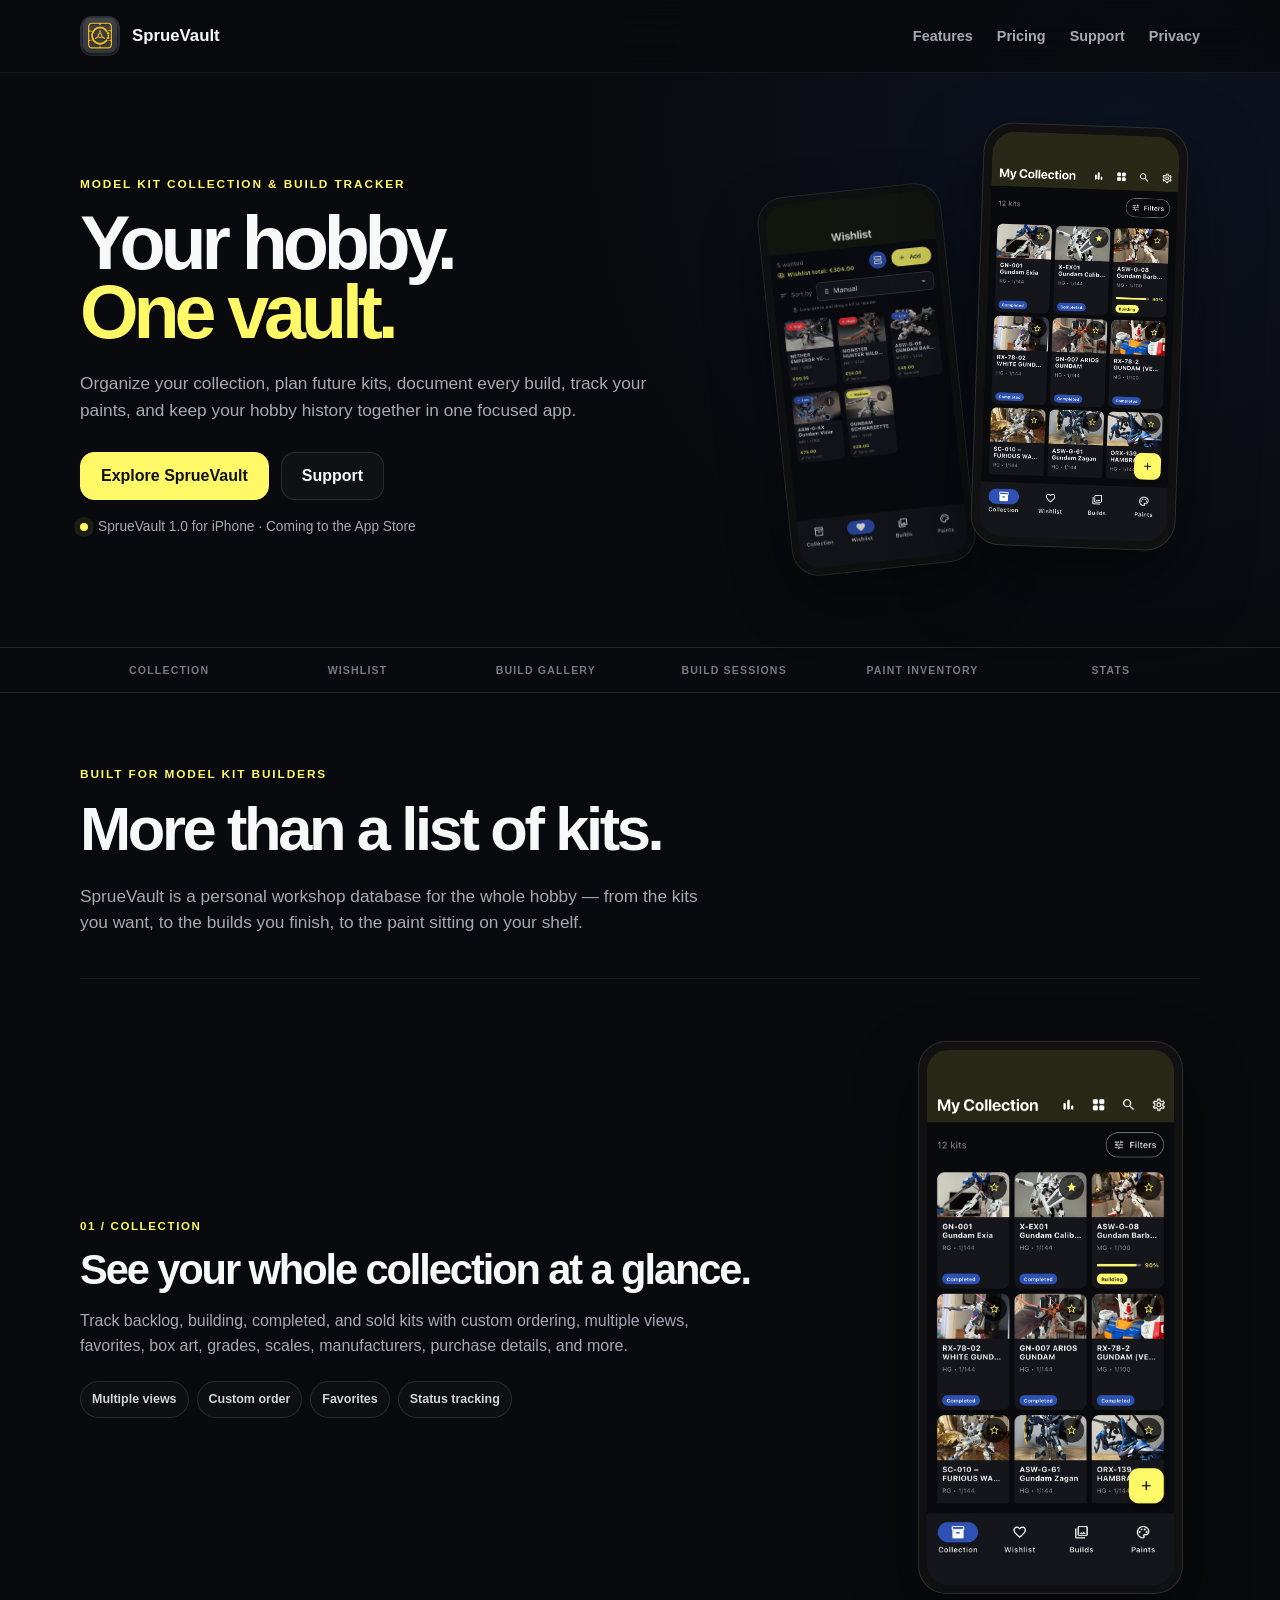
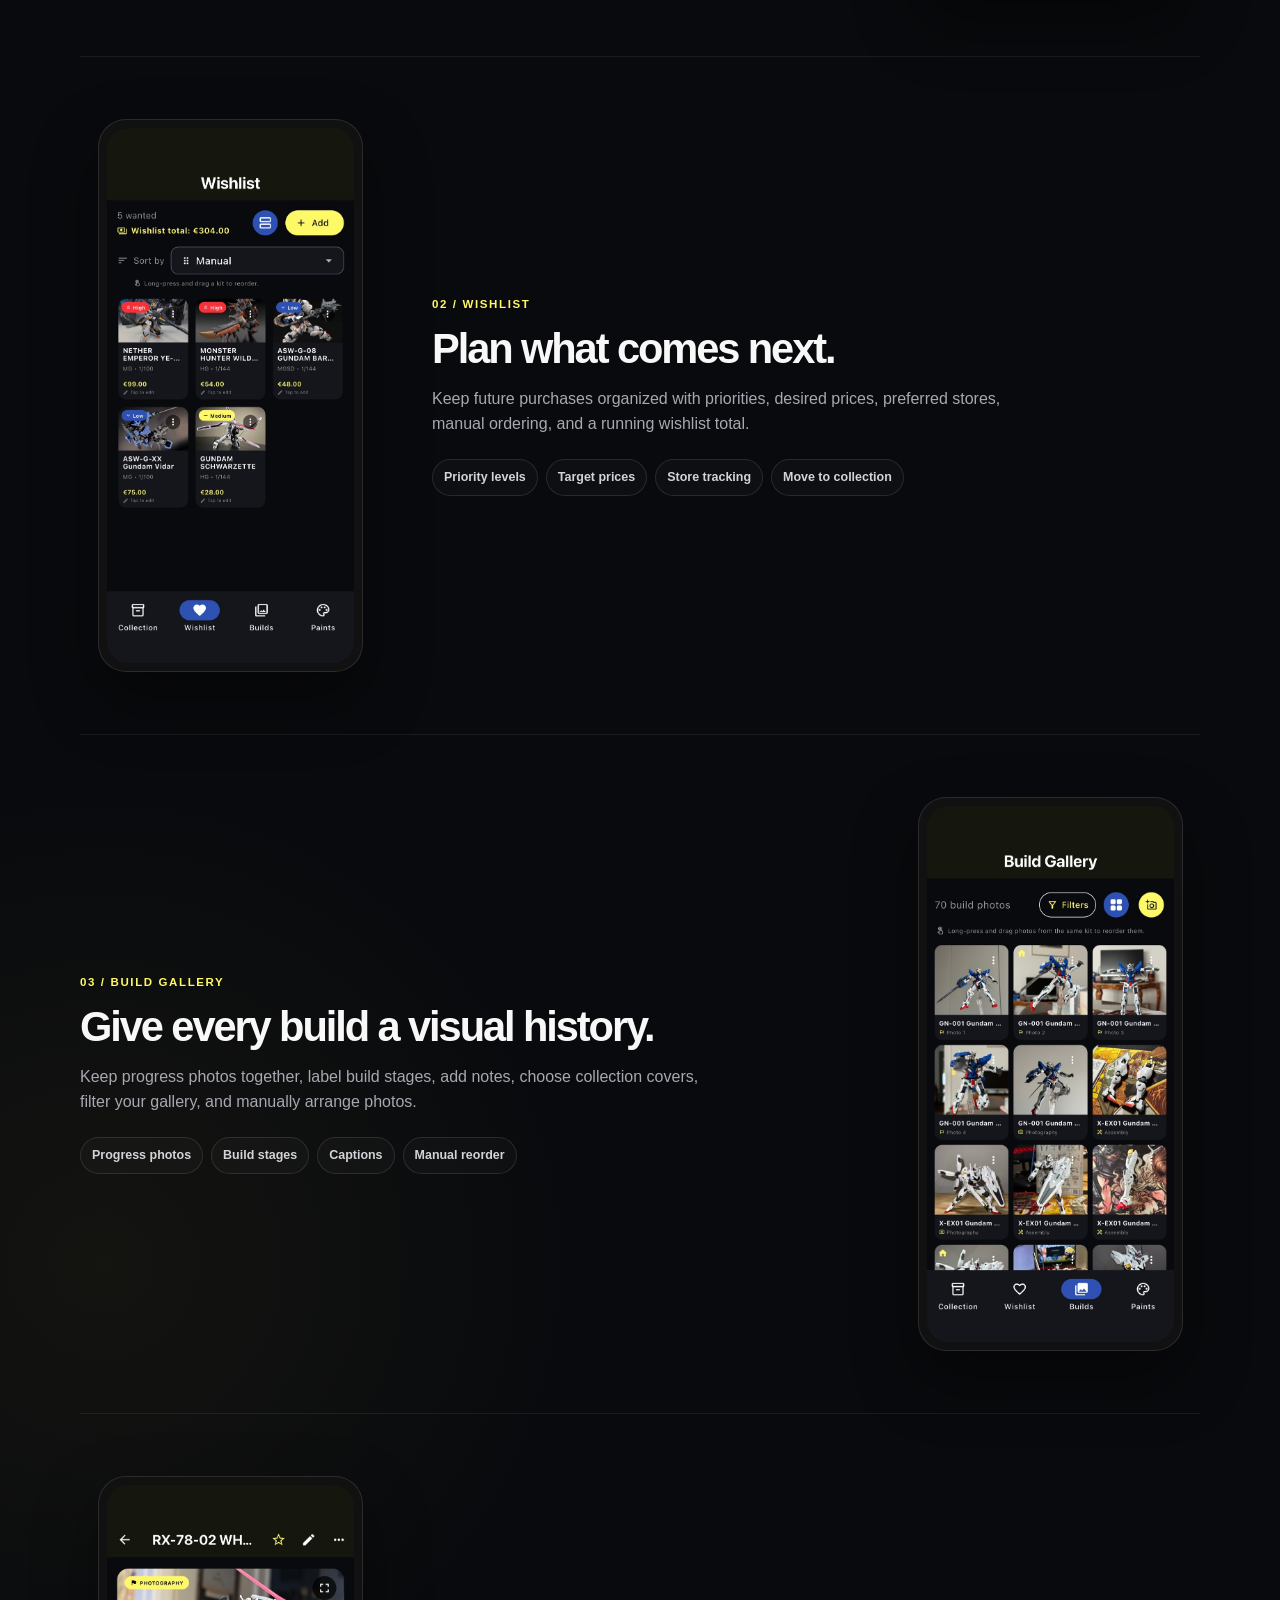
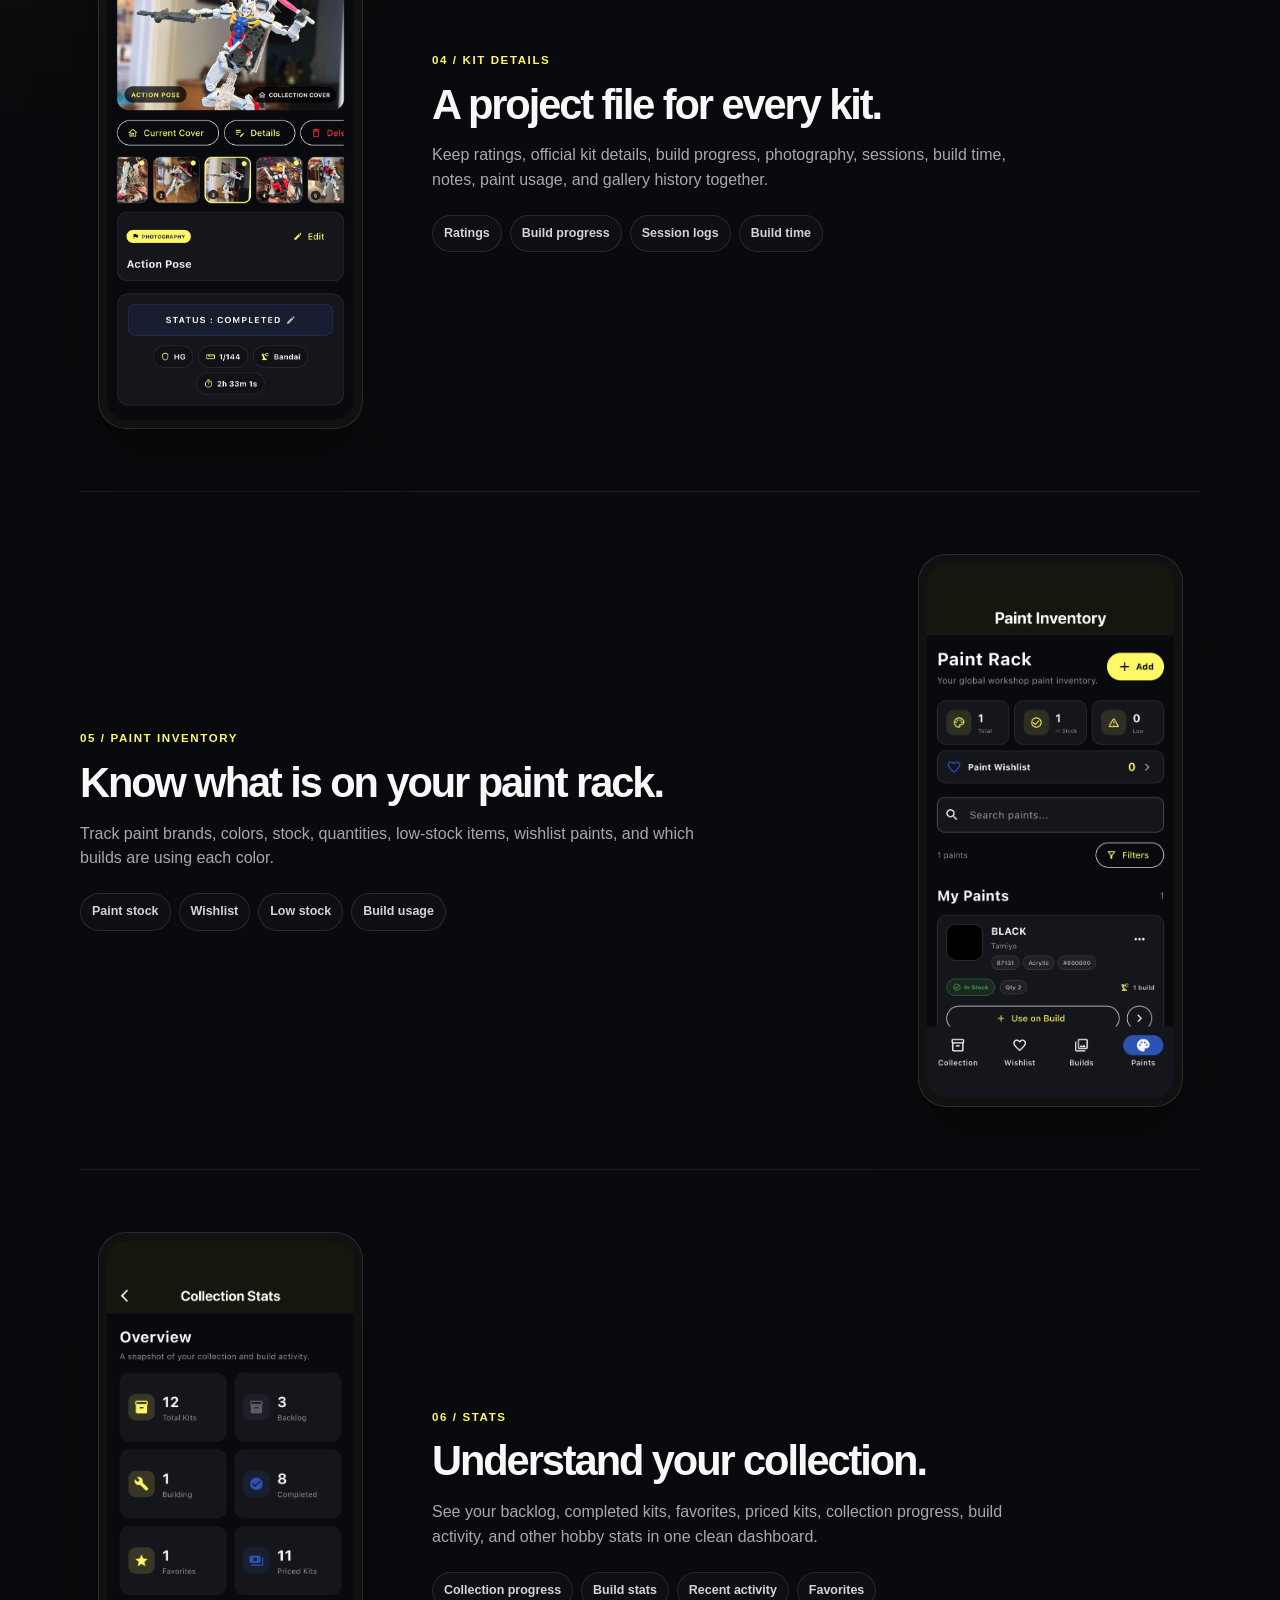
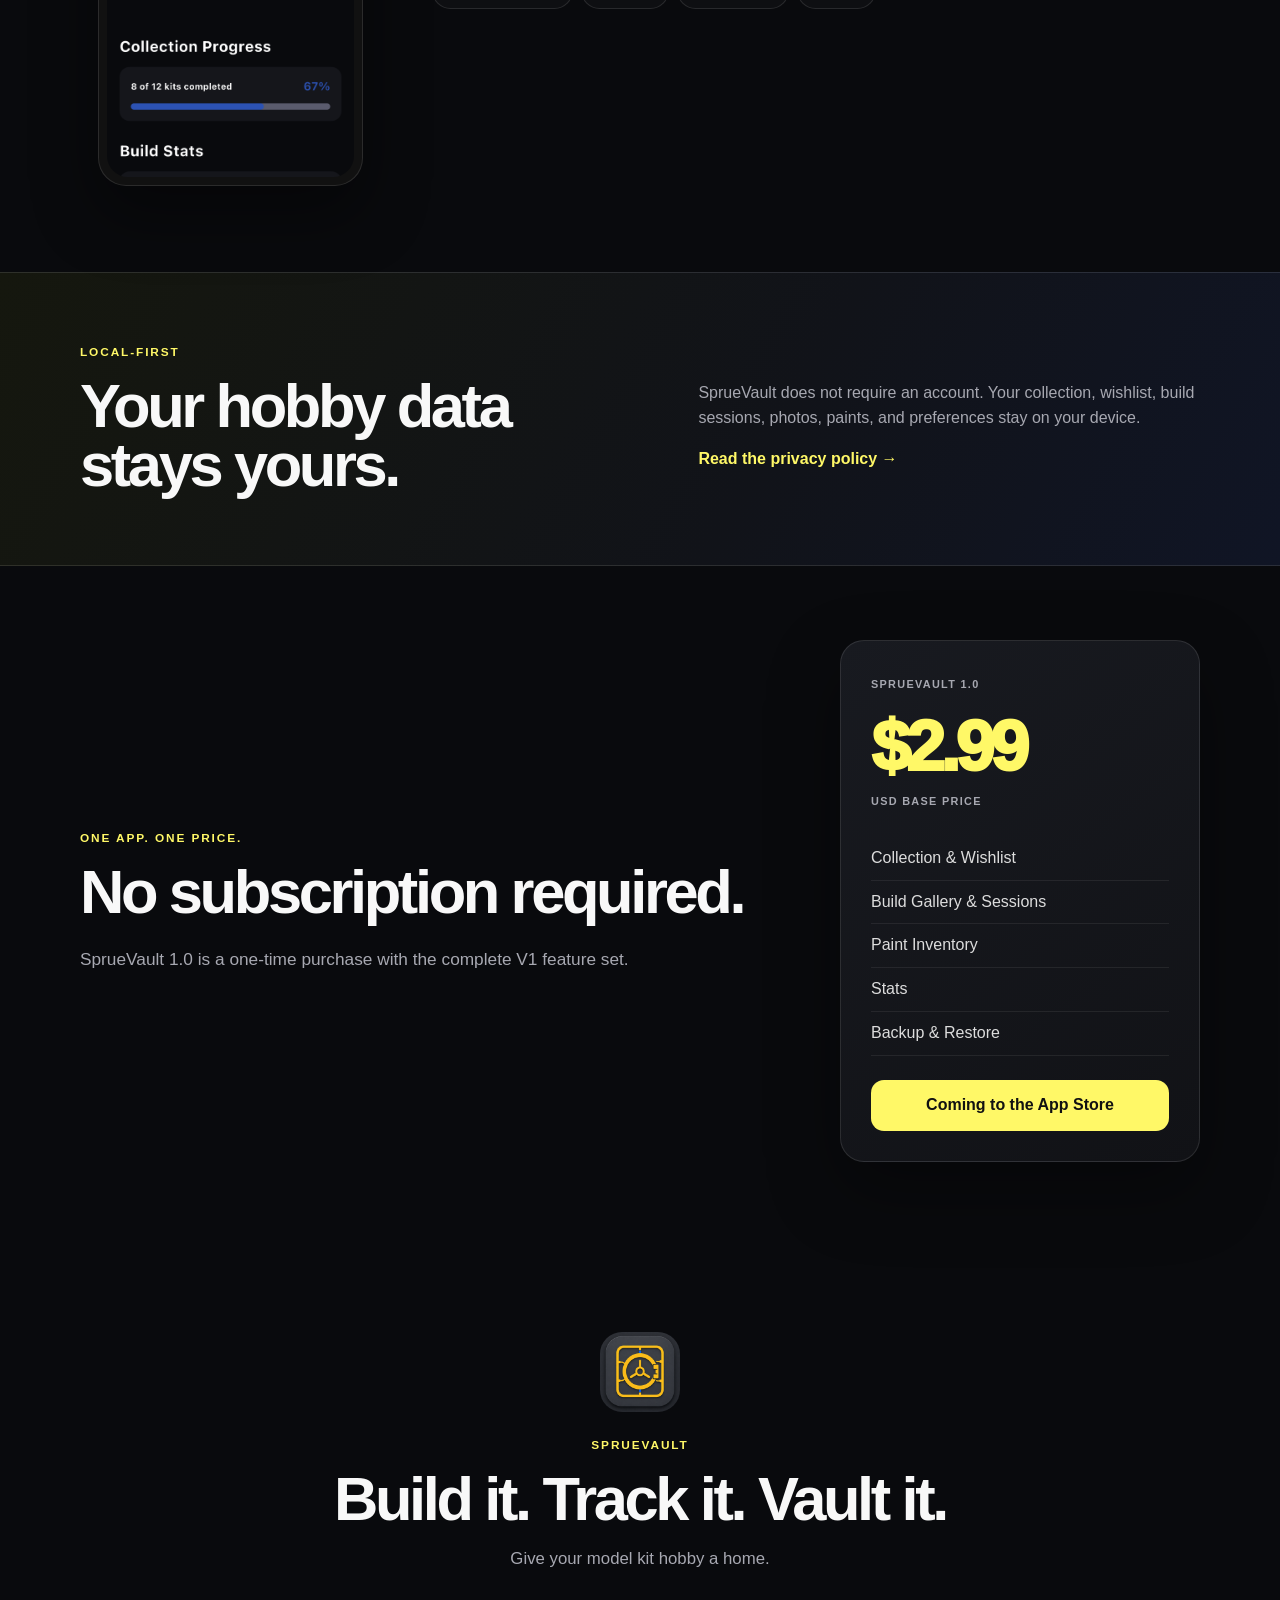
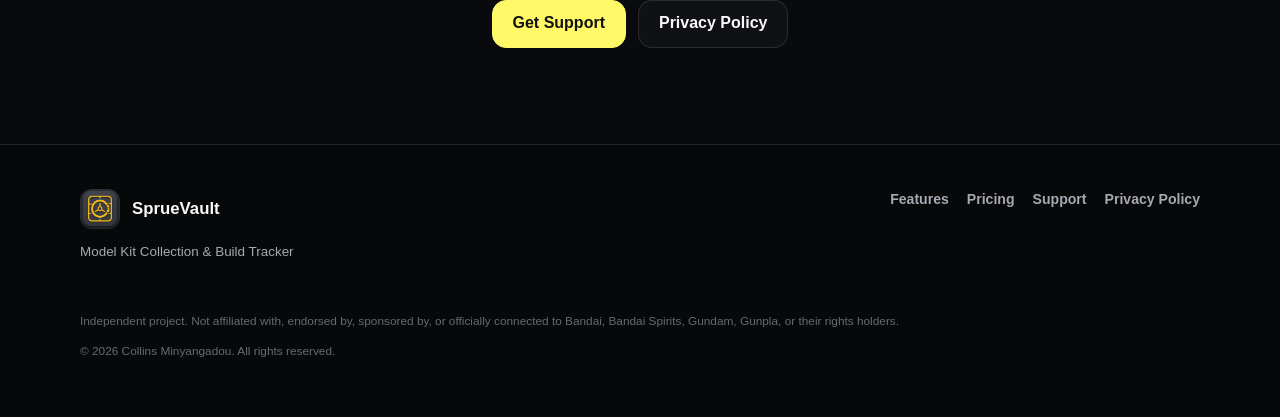
==== index.html @ 2c4f1f94 "Use official SprueVault logo on website" ====
<!doctype html>
<html lang="en">
<head>
  <meta charset="utf-8">
  <meta name="viewport" content="width=device-width, initial-scale=1">
  <meta name="theme-color" content="#090A0D">

  <title>SprueVault — Model Kit Collection & Build Tracker</title>

  <meta
    name="description"
    content="Track your model kit collection, wishlist, build progress, photos, paint inventory, sessions, and hobby stats with SprueVault."
  >

  <!-- SprueVault logo -->
  <link
    rel="icon"
    type="image/png"
    href="assets/spruevault_icon.png"
  >

  <link
    rel="apple-touch-icon"
    href="assets/spruevault_icon.png"
  >

  <link rel="stylesheet" href="styles.css">
</head>

<body>

  <!-- NAVIGATION -->
  <header class="nav-wrap">
    <nav class="nav">

      <a class="brand" href="#top">
        <img
          src="assets/spruevault_icon.png"
          alt="SprueVault logo"
          style="
            width:40px;
            height:40px;
            border-radius:12px;
            object-fit:cover;
            display:block;
          "
        >
        <span class="brand-name">SprueVault</span>
      </a>

      <div class="nav-links">
        <a href="#features">Features</a>
        <a href="#pricing">Pricing</a>
        <a href="support.html">Support</a>
        <a href="privacy.html">Privacy</a>
      </div>

    </nav>
  </header>


  <main id="top">

    <!-- HERO -->
    <section class="hero shell">

      <div class="hero-copy">

        <p class="eyebrow">
          MODEL KIT COLLECTION & BUILD TRACKER
        </p>

        <h1>
          Your hobby.<br>
          <span>One vault.</span>
        </h1>

        <p class="lead">
          Organize your collection, plan future kits, document every build,
          track your paints, and keep your hobby history together in one
          focused app.
        </p>

        <div class="hero-actions">
          <a class="btn primary" href="#features">
            Explore SprueVault
          </a>

          <a class="btn secondary" href="support.html">
            Support
          </a>
        </div>

        <div class="availability">
          <span class="pulse"></span>
          SprueVault 1.0 for iPhone · Coming to the App Store
        </div>

      </div>


      <div
        class="hero-device-stack"
        aria-label="SprueVault app previews"
      >

        <div class="phone phone-back">
          <img
            src="assets/wishlist.jpg"
            alt="SprueVault Wishlist screen"
          >
        </div>

        <div class="phone phone-front">
          <img
            src="assets/collection.jpg"
            alt="SprueVault Collection screen"
          >
        </div>

      </div>

    </section>


    <!-- FEATURE TICKER -->
    <section class="ticker">
      <div class="shell ticker-grid">

        <span>COLLECTION</span>
        <span>WISHLIST</span>
        <span>BUILD GALLERY</span>
        <span>BUILD SESSIONS</span>
        <span>PAINT INVENTORY</span>
        <span>STATS</span>

      </div>
    </section>


    <!-- INTRO -->
    <section class="intro shell" id="features">

      <p class="eyebrow">
        BUILT FOR MODEL KIT BUILDERS
      </p>

      <h2>
        More than a list of kits.
      </h2>

      <p class="section-lead">
        SprueVault is a personal workshop database for the whole hobby —
        from the kits you want, to the builds you finish, to the paint
        sitting on your shelf.
      </p>

    </section>


    <!-- COLLECTION -->
    <section class="feature shell">

      <div class="feature-copy">

        <p class="feature-number">
          01 / COLLECTION
        </p>

        <h3>
          See your whole collection at a glance.
        </h3>

        <p>
          Track backlog, building, completed, and sold kits with custom
          ordering, multiple views, favorites, box art, grades, scales,
          manufacturers, purchase details, and more.
        </p>

        <div class="chips">
          <span>Multiple views</span>
          <span>Custom order</span>
          <span>Favorites</span>
          <span>Status tracking</span>
        </div>

      </div>

      <div class="screen-card portrait">
        <img
          src="assets/collection.jpg"
          alt="SprueVault Collection"
        >
      </div>

    </section>


    <!-- WISHLIST -->
    <section class="feature shell reverse">

      <div class="feature-copy">

        <p class="feature-number">
          02 / WISHLIST
        </p>

        <h3>
          Plan what comes next.
        </h3>

        <p>
          Keep future purchases organized with priorities, desired prices,
          preferred stores, manual ordering, and a running wishlist total.
        </p>

        <div class="chips">
          <span>Priority levels</span>
          <span>Target prices</span>
          <span>Store tracking</span>
          <span>Move to collection</span>
        </div>

      </div>

      <div class="screen-card portrait">
        <img
          src="assets/wishlist.jpg"
          alt="SprueVault Wishlist"
        >
      </div>

    </section>


    <!-- BUILD GALLERY -->
    <section class="feature shell">

      <div class="feature-copy">

        <p class="feature-number">
          03 / BUILD GALLERY
        </p>

        <h3>
          Give every build a visual history.
        </h3>

        <p>
          Keep progress photos together, label build stages, add notes,
          choose collection covers, filter your gallery, and manually
          arrange photos.
        </p>

        <div class="chips">
          <span>Progress photos</span>
          <span>Build stages</span>
          <span>Captions</span>
          <span>Manual reorder</span>
        </div>

      </div>

      <div class="screen-card portrait">
        <img
          src="assets/build-gallery.jpg"
          alt="SprueVault Build Gallery"
        >
      </div>

    </section>


    <!-- KIT DETAILS -->
    <section class="feature shell reverse">

      <div class="feature-copy">

        <p class="feature-number">
          04 / KIT DETAILS
        </p>

        <h3>
          A project file for every kit.
        </h3>

        <p>
          Keep ratings, official kit details, build progress, photography,
          sessions, build time, notes, paint usage, and gallery history
          together.
        </p>

        <div class="chips">
          <span>Ratings</span>
          <span>Build progress</span>
          <span>Session logs</span>
          <span>Build time</span>
        </div>

      </div>

      <div class="screen-card portrait">
        <img
          src="assets/kit-detail.jpg"
          alt="SprueVault Kit Details"
        >
      </div>

    </section>


    <!-- PAINT INVENTORY -->
    <section class="feature shell">

      <div class="feature-copy">

        <p class="feature-number">
          05 / PAINT INVENTORY
        </p>

        <h3>
          Know what is on your paint rack.
        </h3>

        <p>
          Track paint brands, colors, stock, quantities, low-stock items,
          wishlist paints, and which builds are using each color.
        </p>

        <div class="chips">
          <span>Paint stock</span>
          <span>Wishlist</span>
          <span>Low stock</span>
          <span>Build usage</span>
        </div>

      </div>

      <div class="screen-card portrait">
        <img
          src="assets/paint-inventory.png"
          alt="SprueVault Paint Inventory"
        >
      </div>

    </section>


    <!-- STATS -->
    <section class="feature shell reverse">

      <div class="feature-copy">

        <p class="feature-number">
          06 / STATS
        </p>

        <h3>
          Understand your collection.
        </h3>

        <p>
          See your backlog, completed kits, favorites, priced kits,
          collection progress, build activity, and other hobby stats in one
          clean dashboard.
        </p>

        <div class="chips">
          <span>Collection progress</span>
          <span>Build stats</span>
          <span>Recent activity</span>
          <span>Favorites</span>
        </div>

      </div>

      <div class="screen-card portrait">
        <img
          src="assets/stats.png"
          alt="SprueVault Collection Stats"
        >
      </div>

    </section>


    <!-- PRIVACY -->
    <section class="privacy-band">

      <div class="shell privacy-grid">

        <div>

          <p class="eyebrow">
            LOCAL-FIRST
          </p>

          <h2>
            Your hobby data stays yours.
          </h2>

        </div>


        <div class="privacy-copy">

          <p>
            SprueVault does not require an account. Your collection,
            wishlist, build sessions, photos, paints, and preferences stay
            on your device.
          </p>

          <a href="privacy.html">
            Read the privacy policy →
          </a>

        </div>

      </div>

    </section>


    <!-- PRICING -->
    <section class="pricing shell" id="pricing">

      <div class="pricing-copy">

        <p class="eyebrow">
          ONE APP. ONE PRICE.
        </p>

        <h2>
          No subscription required.
        </h2>

        <p class="section-lead">
          SprueVault 1.0 is a one-time purchase with the complete V1
          feature set.
        </p>

      </div>


      <div class="price-card">

        <span class="small">
          SPRUEVAULT 1.0
        </span>

        <div class="price">
          $2.99
        </div>

        <span class="small">
          USD BASE PRICE
        </span>

        <ul>
          <li>Collection & Wishlist</li>
          <li>Build Gallery & Sessions</li>
          <li>Paint Inventory</li>
          <li>Stats</li>
          <li>Backup & Restore</li>
        </ul>

        <div class="coming">
          Coming to the App Store
        </div>

      </div>

    </section>


    <!-- FINAL CTA -->
    <section class="final-cta shell">

      <img
        src="assets/spruevault_icon.png"
        alt="SprueVault"
        style="
          width:80px;
          height:80px;
          border-radius:22px;
          object-fit:cover;
          margin:0 auto 24px;
          display:block;
        "
      >

      <p class="eyebrow">
        SPRUEVAULT
      </p>

      <h2>
        Build it. Track it. Vault it.
      </h2>

      <p>
        Give your model kit hobby a home.
      </p>

      <div class="hero-actions centered">

        <a class="btn primary" href="support.html">
          Get Support
        </a>

        <a class="btn secondary" href="privacy.html">
          Privacy Policy
        </a>

      </div>

    </section>

  </main>


  <!-- FOOTER -->
  <footer>

    <div class="shell footer-grid">

      <div>

        <a class="brand" href="#top">

          <img
            src="assets/spruevault_icon.png"
            alt="SprueVault logo"
            style="
              width:40px;
              height:40px;
              border-radius:12px;
              object-fit:cover;
              display:block;
            "
          >

          <span class="brand-name">
            SprueVault
          </span>

        </a>

        <p class="footer-desc">
          Model Kit Collection & Build Tracker
        </p>

      </div>


      <div class="footer-links">

        <a href="#features">
          Features
        </a>

        <a href="#pricing">
          Pricing
        </a>

        <a href="support.html">
          Support
        </a>

        <a href="privacy.html">
          Privacy Policy
        </a>

      </div>


      <div class="legal">

        <p>
          Independent project. Not affiliated with, endorsed by, sponsored
          by, or officially connected to Bandai, Bandai Spirits, Gundam,
          Gunpla, or their rights holders.
        </p>

        <p>
          © 2026 Collins Minyangadou. All rights reserved.
        </p>

      </div>

    </div>

  </footer>

</body>
</html>
---- styles.css ----
:root{
  --bg:#090A0D;
  --surface:#15161B;
  --surface2:#202228;
  --yellow:#FFF867;
  --blue:#2C52B3;
  --text:#F8F8F8;
  --muted:#A7A8B1;
  --line:rgba(255,255,255,.11);
}

*{box-sizing:border-box}
html{scroll-behavior:smooth}
body{
  margin:0;
  background:
    radial-gradient(circle at 88% 2%,rgba(44,82,179,.13),transparent 34rem),
    radial-gradient(circle at 8% 42%,rgba(255,248,103,.045),transparent 30rem),
    var(--bg);
  color:var(--text);
  font-family:Inter,ui-sans-serif,-apple-system,BlinkMacSystemFont,"Segoe UI",sans-serif;
  line-height:1.55;
  overflow-x:hidden;
}

a{color:inherit;text-decoration:none}
img{display:block;max-width:100%}

.shell{
  width:min(1240px,calc(100% - 64px));
  margin:0 auto;
}

/* NAV */
.nav-wrap{
  position:sticky;
  top:0;
  z-index:100;
  background:rgba(9,10,13,.82);
  backdrop-filter:blur(18px);
  border-bottom:1px solid rgba(255,255,255,.05);
}
.nav{
  width:min(1240px,calc(100% - 64px));
  min-height:72px;
  margin:0 auto;
  display:flex;
  align-items:center;
  justify-content:space-between;
  gap:24px;
}
.brand{
  display:flex;
  align-items:center;
  gap:12px;
  font-weight:900;
}
.brand-mark{
  width:40px;
  height:40px;
  border-radius:12px;
  display:grid;
  place-items:center;
  background:var(--yellow);
  color:#111;
  font-size:.78rem;
  font-weight:950;
}
.brand-name{font-size:1.05rem}
.nav-links{
  display:flex;
  align-items:center;
  gap:24px;
  color:var(--muted);
  font-weight:700;
  font-size:.9rem;
}
.nav-links a:hover,
.nav-links .active{color:var(--yellow)}

/* HERO — DESKTOP/LAPTOP FIRST */
.hero{
  min-height:620px;
  display:grid;
  grid-template-columns:minmax(0,1.08fr) minmax(430px,.92fr);
  gap:56px;
  align-items:center;
  padding:58px 0 66px;
}

.eyebrow{
  margin:0 0 16px;
  color:var(--yellow);
  font-size:.74rem;
  font-weight:900;
  letter-spacing:.16em;
}

h1{
  font-size:clamp(4rem,6.1vw,6.2rem);
  line-height:.91;
  letter-spacing:-.068em;
  margin:0;
  max-width:720px;
}
h1 span{color:var(--yellow)}

.lead,.section-lead{
  color:var(--muted);
  font-size:1.08rem;
  max-width:650px;
  margin:24px 0 0;
}

.hero-actions{
  display:flex;
  gap:12px;
  flex-wrap:wrap;
  margin-top:28px;
}
.hero-actions.centered{justify-content:center}

.btn{
  min-height:48px;
  padding:0 20px;
  border-radius:14px;
  display:inline-flex;
  align-items:center;
  justify-content:center;
  font-weight:850;
  border:1px solid var(--line);
  transition:.18s ease;
}
.btn:hover{transform:translateY(-2px)}
.btn.primary{
  background:var(--yellow);
  color:#111;
  border-color:var(--yellow);
}
.btn.secondary{background:rgba(255,255,255,.03)}

.availability{
  display:flex;
  align-items:center;
  gap:10px;
  color:var(--muted);
  font-size:.86rem;
  margin-top:16px;
}
.pulse{
  width:8px;
  height:8px;
  border-radius:50%;
  background:var(--yellow);
  box-shadow:0 0 0 6px rgba(255,248,103,.08);
}

/* PHONE PREVIEWS — SCALED FOR LAPTOPS */
.hero-device-stack{
  position:relative;
  height:520px;
  width:100%;
  max-width:520px;
  justify-self:end;
}
.phone{
  position:absolute;
  width:230px;
  border-radius:30px;
  padding:8px;
  background:#111;
  border:1px solid rgba(255,255,255,.12);
  box-shadow:0 30px 70px rgba(0,0,0,.50);
  overflow:hidden;
}
.phone img{
  border-radius:23px;
  width:100%;
}
.phone-front{
  right:18px;
  top:4px;
  transform:rotate(2deg);
}
.phone-back{
  left:14px;
  bottom:0;
  transform:rotate(-6deg) scale(.9);
  opacity:.78;
}

/* FEATURE TICKER */
.ticker{
  border-top:1px solid var(--line);
  border-bottom:1px solid var(--line);
}
.ticker-grid{
  display:grid;
  grid-template-columns:repeat(6,1fr);
  gap:10px;
  padding:14px 0;
  color:#777985;
  font-size:.66rem;
  font-weight:900;
  letter-spacing:.11em;
  text-align:center;
}

/* INTRO */
.intro{
  padding:84px 0 42px;
}
.intro h2,
.privacy-band h2,
.pricing h2,
.final-cta h2{
  font-size:clamp(2.8rem,4.8vw,4.8rem);
  letter-spacing:-.055em;
  line-height:.96;
  margin:0;
}

/* FEATURE SECTIONS */
.feature{
  display:grid;
  grid-template-columns:minmax(0,1fr) 340px;
  gap:74px;
  align-items:center;
  padding:72px 0;
  border-top:1px solid rgba(255,255,255,.07);
}
.feature.reverse{
  grid-template-columns:340px minmax(0,1fr);
}
.feature.reverse .feature-copy{order:2}
.feature.reverse .screen-card{order:1}

.feature-number{
  font-size:.72rem;
  color:var(--yellow);
  font-weight:900;
  letter-spacing:.14em;
  margin:0 0 14px;
}
.feature h3{
  font-size:clamp(2.35rem,3.6vw,3.85rem);
  line-height:1;
  letter-spacing:-.05em;
  margin:0 0 18px;
}
.feature-copy>p:not(.feature-number){
  color:var(--muted);
  font-size:1rem;
  max-width:620px;
}

.chips{
  display:flex;
  flex-wrap:wrap;
  gap:8px;
  margin-top:22px;
}
.chips span{
  padding:8px 11px;
  border:1px solid var(--line);
  border-radius:999px;
  background:rgba(255,255,255,.025);
  color:#d4d4d8;
  font-size:.78rem;
  font-weight:700;
}

/* SCREENSHOTS */
.screen-card{
  justify-self:center;
  background:#111;
  border:1px solid var(--line);
  border-radius:28px;
  padding:8px;
  box-shadow:0 28px 65px rgba(0,0,0,.42);
  overflow:hidden;
  width:290px;
  max-width:100%;
}
.screen-card img{border-radius:21px}

/* PRIVACY BAND */
.privacy-band{
  margin-top:24px;
  background:linear-gradient(120deg,#15170E,#111319 60%,#101525);
  border-top:1px solid var(--line);
  border-bottom:1px solid var(--line);
}
.privacy-grid{
  display:grid;
  grid-template-columns:1.05fr .95fr;
  gap:64px;
  align-items:center;
  padding:82px 0;
}
.privacy-copy{
  color:var(--muted);
  font-size:1rem;
}
.privacy-copy a{
  color:var(--yellow);
  font-weight:800;
}

/* PRICING */
.pricing{
  display:grid;
  grid-template-columns:minmax(0,1fr) 360px;
  gap:64px;
  align-items:center;
  padding:86px 0;
}
.price-card{
  border:1px solid var(--line);
  border-radius:24px;
  background:linear-gradient(145deg,#181a20,#111216);
  padding:30px;
  box-shadow:0 28px 70px rgba(0,0,0,.34);
}
.price-card .small{
  color:var(--muted);
  font-size:.68rem;
  font-weight:900;
  letter-spacing:.12em;
}
.price{
  font-size:4.4rem;
  font-weight:950;
  letter-spacing:-.065em;
  line-height:1;
  margin:16px 0 6px;
  color:var(--yellow);
}
.price-card ul{
  list-style:none;
  padding:0;
  margin:24px 0;
}
.price-card li{
  padding:9px 0;
  border-bottom:1px solid rgba(255,255,255,.07);
  color:#ddd;
}
.coming{
  margin-top:22px;
  background:var(--yellow);
  color:#111;
  border-radius:13px;
  padding:13px;
  text-align:center;
  font-weight:900;
}

/* FINAL CTA */
.final-cta{
  text-align:center;
  padding:96px 0;
}
.final-cta p:not(.eyebrow){
  color:var(--muted);
  font-size:1.05rem;
}

/* FOOTER */
footer{
  border-top:1px solid var(--line);
  background:#07080a;
}
.footer-grid{
  display:grid;
  grid-template-columns:1fr auto;
  gap:24px;
  padding:44px 0;
}
.footer-desc{
  color:var(--muted);
  font-size:.84rem;
}
.footer-links{
  display:flex;
  gap:18px;
  color:var(--muted);
  font-weight:700;
  font-size:.88rem;
}
.legal{
  grid-column:1/-1;
  color:#686a73;
  font-size:.74rem;
  max-width:900px;
}

/* SUPPORT / PRIVACY */
.page{
  padding:78px 0 100px;
  max-width:980px;
}
.page h1{
  font-size:clamp(3.7rem,6vw,5.5rem);
}
.info-card{
  margin-top:30px;
  border:1px solid var(--line);
  background:rgba(21,22,27,.82);
  border-radius:22px;
  padding:30px;
}
.info-card h2{
  font-size:1.5rem;
  margin:0 0 14px;
}
.info-card p,
.info-card li{color:var(--muted)}
.info-card a{
  color:var(--yellow);
  text-decoration:underline;
  text-underline-offset:3px;
}
.support-grid{
  display:grid;
  grid-template-columns:repeat(2,1fr);
  gap:10px;
}
.support-grid span{
  background:var(--surface2);
  border-radius:12px;
  padding:13px;
}
.policy h2:not(:first-child){margin-top:34px}

/* 1024–1399px: STANDARD LAPTOPS */
@media (min-width:901px) and (max-width:1399px){
  .shell,.nav{
    width:min(1120px,calc(100% - 48px));
  }
  .hero{
    grid-template-columns:minmax(0,1.08fr) minmax(390px,.92fr);
    gap:38px;
    min-height:570px;
    padding:48px 0 56px;
  }
  h1{
    font-size:clamp(3.8rem,5.9vw,5.4rem);
  }
  .hero-device-stack{
    height:470px;
    max-width:450px;
  }
  .phone{width:205px}
  .feature{
    grid-template-columns:minmax(0,1fr) 300px;
    gap:52px;
    padding:62px 0;
  }
  .feature.reverse{
    grid-template-columns:300px minmax(0,1fr);
  }
  .screen-card{width:265px}
  .feature h3{
    font-size:clamp(2.2rem,3.25vw,3.3rem);
  }
  .intro{padding-top:72px}
  .privacy-grid{padding:70px 0}
  .pricing{padding:74px 0}
}

/* TABLET / NARROW WINDOW */
@media(max-width:900px){
  .shell,.nav{
    width:min(100% - 40px,760px);
  }
  .hero{
    grid-template-columns:1fr;
    min-height:auto;
    padding:62px 0 68px;
    gap:36px;
  }
  .hero-device-stack{
    height:560px;
    max-width:560px;
    width:100%;
    justify-self:center;
  }
  .phone{width:245px}
  .phone-front{right:8%}
  .phone-back{left:8%}
  .feature,
  .feature.reverse,
  .privacy-grid,
  .pricing{
    grid-template-columns:1fr;
    gap:38px;
  }
  .feature.reverse .feature-copy,
  .feature.reverse .screen-card{
    order:initial;
  }
  .screen-card{width:min(330px,78vw)}
  .ticker-grid{
    grid-template-columns:repeat(3,1fr);
    row-gap:14px;
  }
  .price-card{
    width:min(420px,100%);
    justify-self:start;
  }
}

/* PHONE */
@media(max-width:600px){
  .shell,.nav{
    width:min(100% - 30px,1180px);
  }
  .nav{min-height:66px}
  .brand-name{display:none}
  .nav-links{
    gap:13px;
    font-size:.76rem;
  }
  .nav-links a:first-child{display:none}
  .hero{
    padding:50px 0 62px;
  }
  h1{
    font-size:clamp(3.45rem,17vw,5.1rem);
  }
  .lead{font-size:1rem}
  .hero-device-stack{
    height:510px;
  }
  .phone{width:220px}
  .phone-front{right:0}
  .phone-back{left:0}
  .ticker-grid{
    grid-template-columns:repeat(2,1fr);
  }
  .intro{
    padding:76px 0 34px;
  }
  .feature{
    padding:60px 0;
    gap:30px;
  }
  .feature h3{
    font-size:2.45rem;
  }
  .privacy-grid{padding:68px 0}
  .pricing{padding:68px 0}
  .final-cta{padding:78px 0}
  .footer-grid{grid-template-columns:1fr}
  .footer-links{flex-wrap:wrap}
  .support-grid{grid-template-columns:1fr}
}
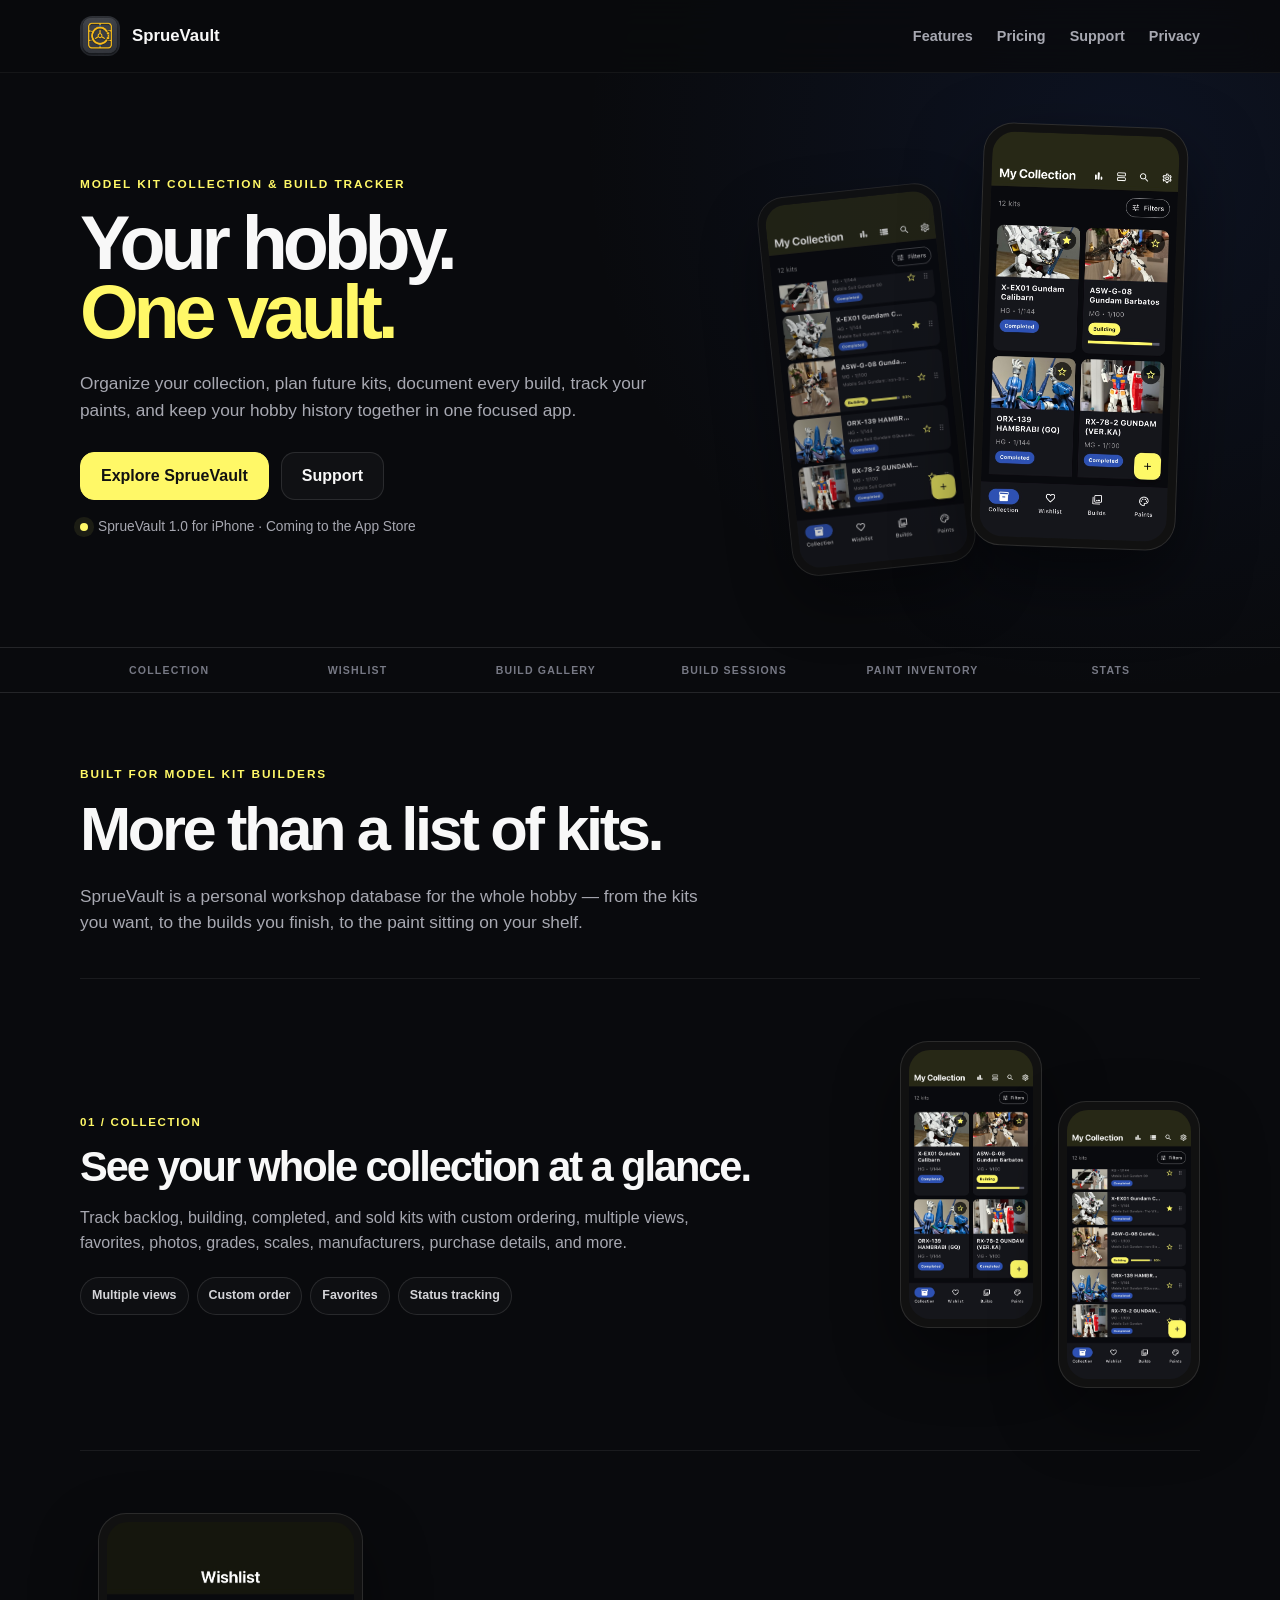
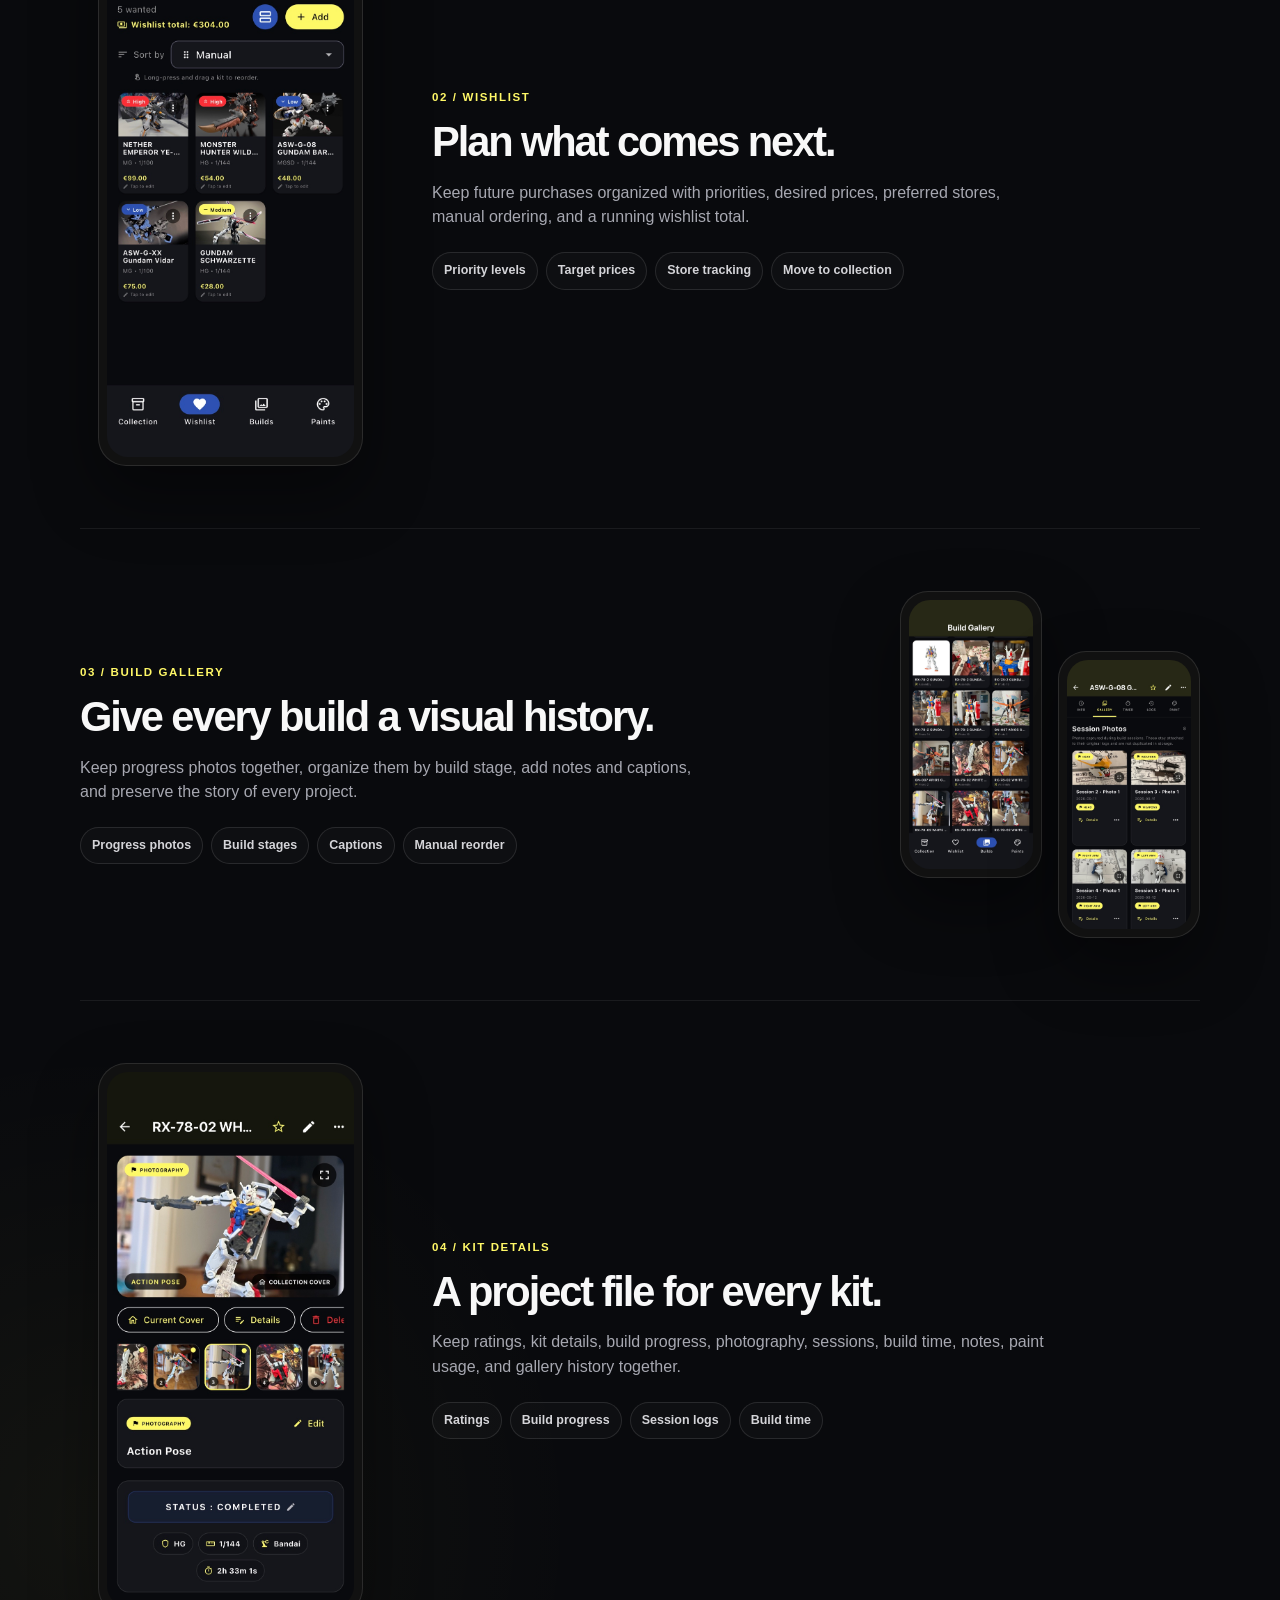
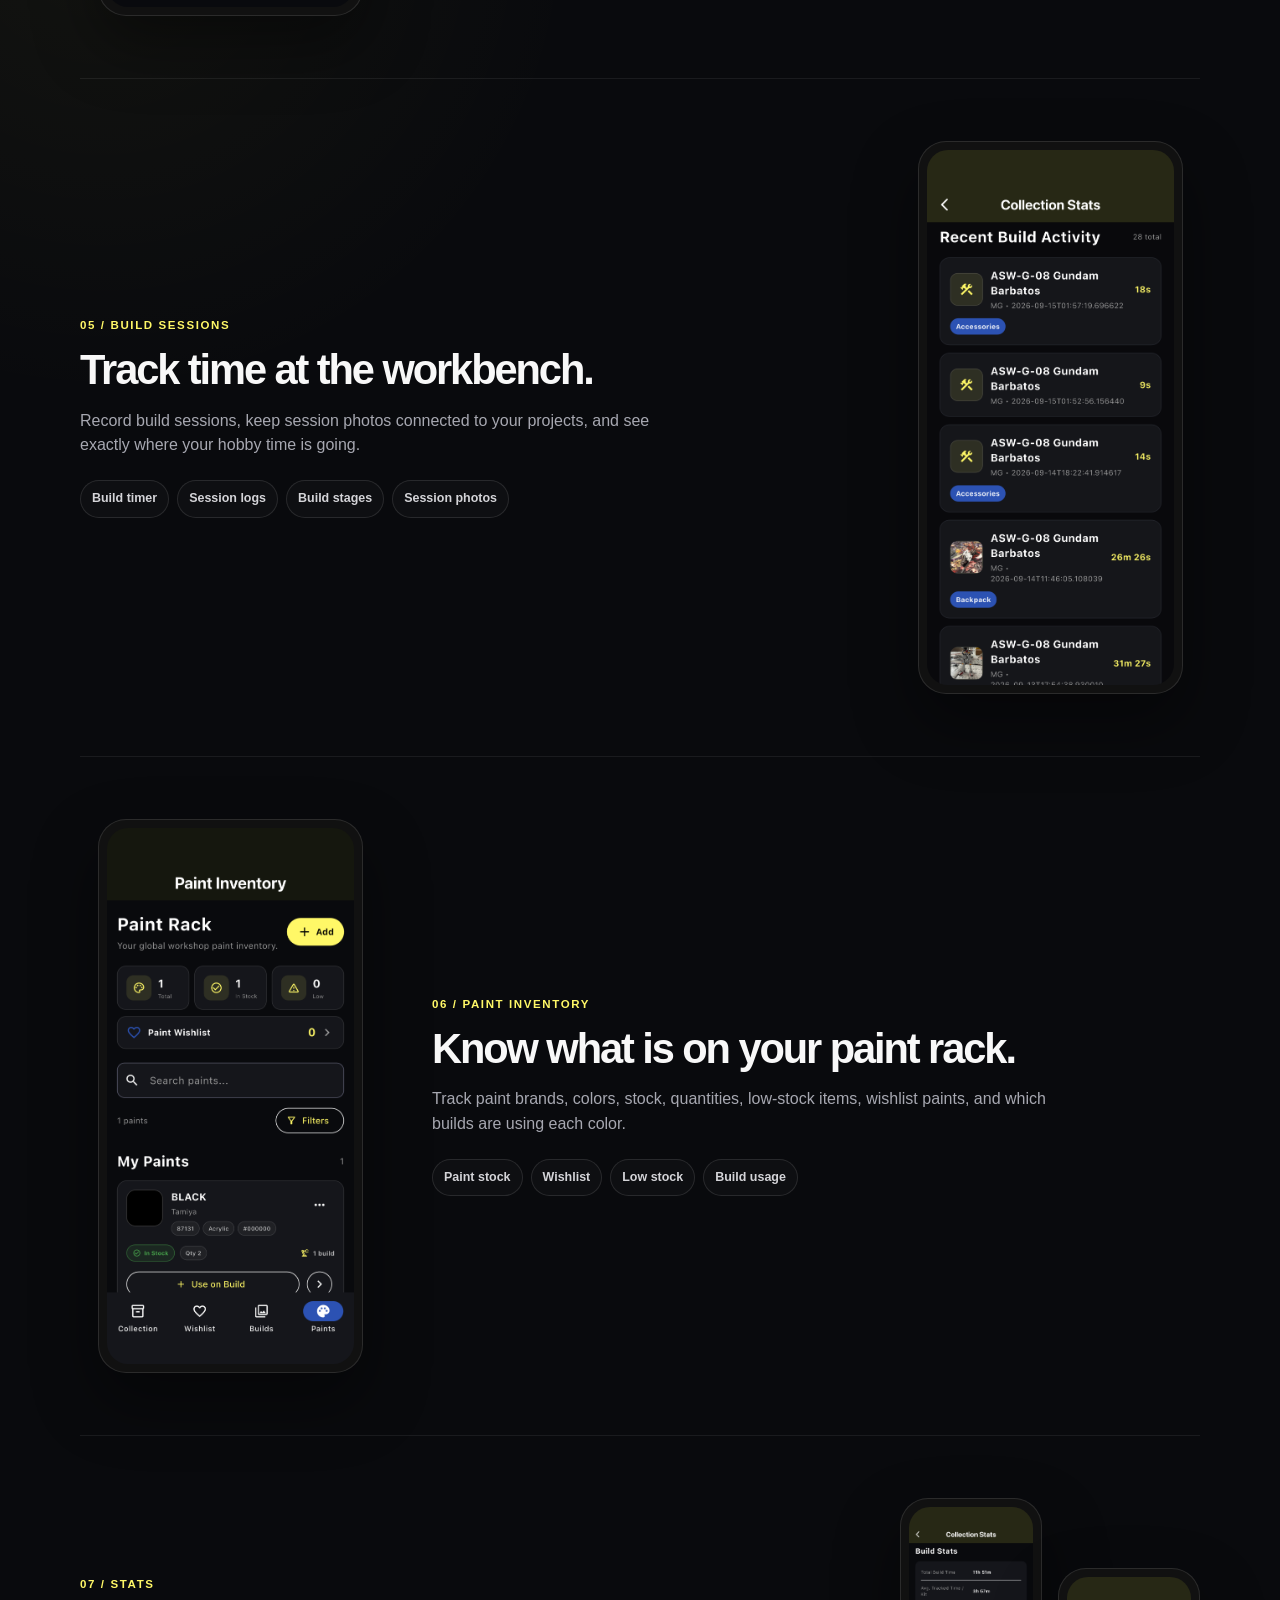
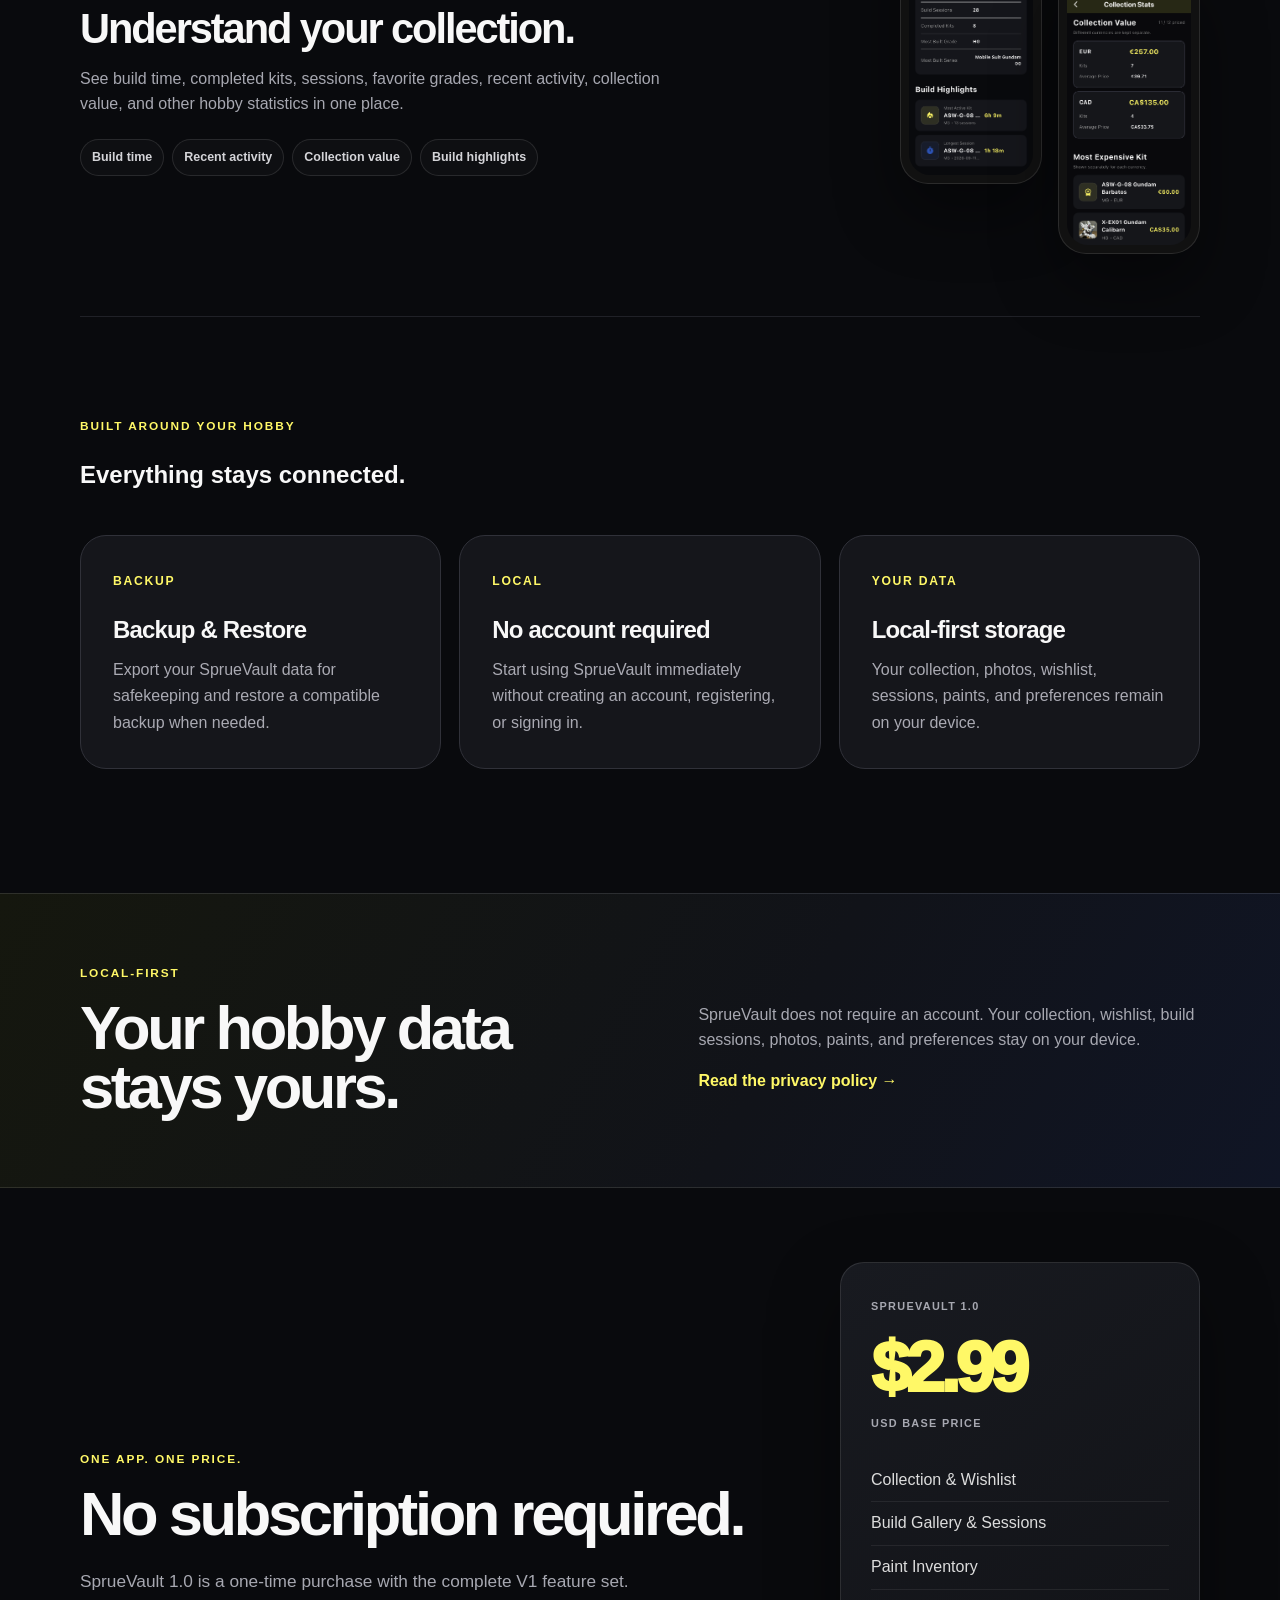
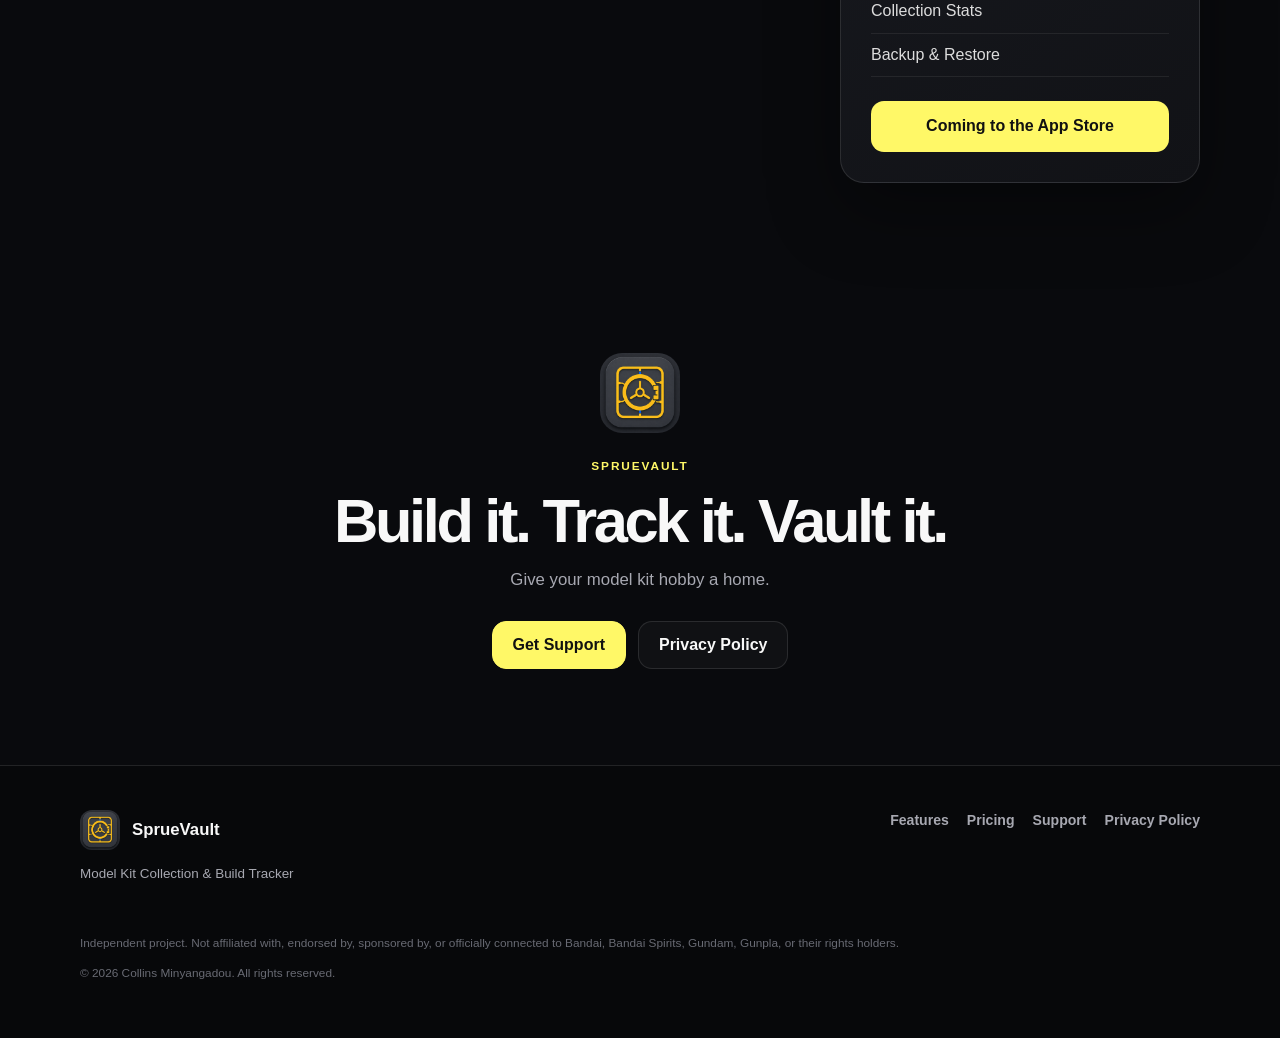
==== commit df2a407e: "Update homepage with new SprueVault screenshots" ====
--- a/index.html
+++ b/index.html
@@ -1,9 +1,18 @@
 <!doctype html>
 <html lang="en">
+
 <head>
   <meta charset="utf-8">
-  <meta name="viewport" content="width=device-width, initial-scale=1">
-  <meta name="theme-color" content="#090A0D">
+
+  <meta
+    name="viewport"
+    content="width=device-width, initial-scale=1"
+  >
+
+  <meta
+    name="theme-color"
+    content="#090A0D"
+  >
 
   <title>SprueVault — Model Kit Collection & Build Tracker</title>
 
@@ -12,7 +21,6 @@
     content="Track your model kit collection, wishlist, build progress, photos, paint inventory, sessions, and hobby stats with SprueVault."
   >
 
-  <!-- SprueVault logo -->
   <link
     rel="icon"
     type="image/png"
@@ -24,16 +32,170 @@
     href="assets/spruevault_icon.png"
   >
 
-  <link rel="stylesheet" href="styles.css">
+  <link
+    rel="stylesheet"
+    href="styles.css"
+  >
+
+  <style>
+
+    html {
+      scroll-behavior: smooth;
+    }
+
+    body {
+      overflow-x: hidden;
+    }
+
+
+    /* =========================================================
+       NEW SCREENSHOT LAYOUTS
+       ========================================================= */
+
+    .feature-showcase {
+      display: grid;
+      grid-template-columns: 1fr 1fr;
+      gap: 16px;
+      align-items: start;
+    }
+
+    .feature-showcase .screen-card {
+      width: 100%;
+      max-width: none;
+    }
+
+    .feature-showcase .screen-card.offset {
+      margin-top: 60px;
+    }
+
+
+    .stats-showcase {
+      display: grid;
+      grid-template-columns: 1fr 1fr;
+      gap: 16px;
+      align-items: start;
+    }
+
+    .stats-showcase .screen-card {
+      width: 100%;
+      max-width: none;
+    }
+
+    .stats-showcase .screen-card:nth-child(2) {
+      margin-top: 70px;
+    }
+
+
+    .value-showcase {
+      position: relative;
+      display: flex;
+      justify-content: center;
+    }
+
+    .value-showcase .screen-card {
+      width: min(100%, 330px);
+    }
+
+
+    .mini-feature-band {
+      padding-top: 100px;
+      padding-bottom: 100px;
+      border-top: 1px solid #202127;
+    }
+
+    .mini-feature-grid {
+      display: grid;
+      grid-template-columns: repeat(3, 1fr);
+      gap: 18px;
+      margin-top: 42px;
+    }
+
+    .mini-feature-card {
+      background: #15161b;
+      border: 1px solid #303139;
+      border-radius: 26px;
+      padding: 32px;
+    }
+
+    .mini-feature-number {
+      color: #fff867;
+      font-size: 0.76rem;
+      font-weight: 900;
+      letter-spacing: 0.14em;
+    }
+
+    .mini-feature-card h3 {
+      margin: 24px 0 14px;
+      font-size: 1.5rem;
+      line-height: 1.1;
+      letter-spacing: -0.035em;
+    }
+
+    .mini-feature-card p {
+      margin: 0;
+      color: #aaaab3;
+      line-height: 1.65;
+    }
+
+
+    /* =========================================================
+       RESPONSIVE
+       ========================================================= */
+
+    @media (max-width: 900px) {
+
+      .mini-feature-grid {
+        grid-template-columns: 1fr;
+      }
+
+    }
+
+
+    @media (max-width: 700px) {
+
+      .feature-showcase,
+      .stats-showcase {
+        gap: 10px;
+      }
+
+      .feature-showcase .screen-card.offset {
+        margin-top: 32px;
+      }
+
+      .stats-showcase .screen-card:nth-child(2) {
+        margin-top: 36px;
+      }
+
+    }
+
+
+    @media (max-width: 480px) {
+
+      .feature-showcase,
+      .stats-showcase {
+        margin-left: -6px;
+        margin-right: -6px;
+      }
+
+    }
+
+  </style>
 </head>
 
+
 <body>
 
-  <!-- NAVIGATION -->
+
+  <!-- =======================================================
+       NAVIGATION
+       ======================================================= -->
+
   <header class="nav-wrap">
+
     <nav class="nav">
 
       <a class="brand" href="#top">
+
         <img
           src="assets/spruevault_icon.png"
           alt="SprueVault logo"
@@ -45,24 +207,49 @@
             display:block;
           "
         >
-        <span class="brand-name">SprueVault</span>
+
+        <span class="brand-name">
+          SprueVault
+        </span>
+
       </a>
 
+
       <div class="nav-links">
-        <a href="#features">Features</a>
-        <a href="#pricing">Pricing</a>
-        <a href="support.html">Support</a>
-        <a href="privacy.html">Privacy</a>
+
+        <a href="#features">
+          Features
+        </a>
+
+        <a href="#pricing">
+          Pricing
+        </a>
+
+        <a href="support.html">
+          Support
+        </a>
+
+        <a href="privacy.html">
+          Privacy
+        </a>
+
       </div>
 
     </nav>
+
   </header>
 
 
+
   <main id="top">
 
-    <!-- HERO -->
+
+    <!-- =====================================================
+         HERO
+         ===================================================== -->
+
     <section class="hero shell">
+
 
       <div class="hero-copy">
 
@@ -76,20 +263,30 @@
         </h1>
 
         <p class="lead">
-          Organize your collection, plan future kits, document every build,
-          track your paints, and keep your hobby history together in one
-          focused app.
-        </p>
+          Organize your collection, plan future kits, document
+          every build, track your paints, and keep your hobby
+          history together in one focused app.
+        </p>
+
 
         <div class="hero-actions">
-          <a class="btn primary" href="#features">
+
+          <a
+            class="btn primary"
+            href="#features"
+          >
             Explore SprueVault
           </a>
 
-          <a class="btn secondary" href="support.html">
+          <a
+            class="btn secondary"
+            href="support.html"
+          >
             Support
           </a>
-        </div>
+
+        </div>
+
 
         <div class="availability">
           <span class="pulse"></span>
@@ -97,6 +294,7 @@
         </div>
 
       </div>
+
 
 
       <div
@@ -106,25 +304,31 @@
 
         <div class="phone phone-back">
           <img
-            src="assets/wishlist.jpg"
-            alt="SprueVault Wishlist screen"
+            src="assets/support-collection-list.jpg"
+            alt="SprueVault Collection list view"
           >
         </div>
 
         <div class="phone phone-front">
           <img
-            src="assets/collection.jpg"
-            alt="SprueVault Collection screen"
+            src="assets/support-collection-grid.jpg"
+            alt="SprueVault Collection grid view"
           >
         </div>
 
       </div>
 
-    </section>
-
-
-    <!-- FEATURE TICKER -->
+
+    </section>
+
+
+
+    <!-- =====================================================
+         FEATURE TICKER
+         ===================================================== -->
+
     <section class="ticker">
+
       <div class="shell ticker-grid">
 
         <span>COLLECTION</span>
@@ -135,11 +339,19 @@
         <span>STATS</span>
 
       </div>
-    </section>
-
-
-    <!-- INTRO -->
-    <section class="intro shell" id="features">
+
+    </section>
+
+
+
+    <!-- =====================================================
+         INTRO
+         ===================================================== -->
+
+    <section
+      class="intro shell"
+      id="features"
+    >
 
       <p class="eyebrow">
         BUILT FOR MODEL KIT BUILDERS
@@ -150,16 +362,21 @@
       </h2>
 
       <p class="section-lead">
-        SprueVault is a personal workshop database for the whole hobby —
-        from the kits you want, to the builds you finish, to the paint
-        sitting on your shelf.
+        SprueVault is a personal workshop database for the whole
+        hobby — from the kits you want, to the builds you finish,
+        to the paint sitting on your shelf.
       </p>
 
     </section>
 
 
-    <!-- COLLECTION -->
+
+    <!-- =====================================================
+         COLLECTION
+         ===================================================== -->
+
     <section class="feature shell">
+
 
       <div class="feature-copy">
 
@@ -172,32 +389,59 @@
         </h3>
 
         <p>
-          Track backlog, building, completed, and sold kits with custom
-          ordering, multiple views, favorites, box art, grades, scales,
-          manufacturers, purchase details, and more.
-        </p>
+          Track backlog, building, completed, and sold kits with
+          custom ordering, multiple views, favorites, photos,
+          grades, scales, manufacturers, purchase details, and more.
+        </p>
+
 
         <div class="chips">
+
           <span>Multiple views</span>
           <span>Custom order</span>
           <span>Favorites</span>
           <span>Status tracking</span>
-        </div>
-
-      </div>
-
-      <div class="screen-card portrait">
-        <img
-          src="assets/collection.jpg"
-          alt="SprueVault Collection"
-        >
-      </div>
-
-    </section>
-
-
-    <!-- WISHLIST -->
+
+        </div>
+
+      </div>
+
+
+
+      <div class="feature-showcase">
+
+        <div class="screen-card portrait">
+
+          <img
+            src="assets/support-collection-grid.jpg"
+            alt="SprueVault Collection grid layout"
+          >
+
+        </div>
+
+
+        <div class="screen-card portrait offset">
+
+          <img
+            src="assets/support-collection-list.jpg"
+            alt="SprueVault Collection list layout"
+          >
+
+        </div>
+
+      </div>
+
+
+    </section>
+
+
+
+    <!-- =====================================================
+         WISHLIST
+         ===================================================== -->
+
     <section class="feature shell reverse">
+
 
       <div class="feature-copy">
 
@@ -210,31 +454,45 @@
         </h3>
 
         <p>
-          Keep future purchases organized with priorities, desired prices,
-          preferred stores, manual ordering, and a running wishlist total.
-        </p>
+          Keep future purchases organized with priorities,
+          desired prices, preferred stores, manual ordering,
+          and a running wishlist total.
+        </p>
+
 
         <div class="chips">
+
           <span>Priority levels</span>
           <span>Target prices</span>
           <span>Store tracking</span>
           <span>Move to collection</span>
-        </div>
-
-      </div>
+
+        </div>
+
+      </div>
+
+
 
       <div class="screen-card portrait">
+
         <img
           src="assets/wishlist.jpg"
           alt="SprueVault Wishlist"
         >
-      </div>
-
-    </section>
-
-
-    <!-- BUILD GALLERY -->
+
+      </div>
+
+
+    </section>
+
+
+
+    <!-- =====================================================
+         BUILD GALLERY
+         ===================================================== -->
+
     <section class="feature shell">
+
 
       <div class="feature-copy">
 
@@ -247,32 +505,59 @@
         </h3>
 
         <p>
-          Keep progress photos together, label build stages, add notes,
-          choose collection covers, filter your gallery, and manually
-          arrange photos.
-        </p>
+          Keep progress photos together, organize them by build
+          stage, add notes and captions, and preserve the story
+          of every project.
+        </p>
+
 
         <div class="chips">
+
           <span>Progress photos</span>
           <span>Build stages</span>
           <span>Captions</span>
           <span>Manual reorder</span>
-        </div>
-
-      </div>
-
-      <div class="screen-card portrait">
-        <img
-          src="assets/build-gallery.jpg"
-          alt="SprueVault Build Gallery"
-        >
-      </div>
-
-    </section>
-
-
-    <!-- KIT DETAILS -->
+
+        </div>
+
+      </div>
+
+
+
+      <div class="feature-showcase">
+
+        <div class="screen-card portrait">
+
+          <img
+            src="assets/support-build-gallery.jpg"
+            alt="SprueVault Build Gallery"
+          >
+
+        </div>
+
+
+        <div class="screen-card portrait offset">
+
+          <img
+            src="assets/support-session-photos.jpg"
+            alt="SprueVault Session Photos"
+          >
+
+        </div>
+
+      </div>
+
+
+    </section>
+
+
+
+    <!-- =====================================================
+         KIT DETAILS
+         ===================================================== -->
+
     <section class="feature shell reverse">
+
 
       <div class="feature-copy">
 
@@ -285,37 +570,101 @@
         </h3>
 
         <p>
-          Keep ratings, official kit details, build progress, photography,
-          sessions, build time, notes, paint usage, and gallery history
-          together.
-        </p>
+          Keep ratings, kit details, build progress, photography,
+          sessions, build time, notes, paint usage, and gallery
+          history together.
+        </p>
+
 
         <div class="chips">
+
           <span>Ratings</span>
           <span>Build progress</span>
           <span>Session logs</span>
           <span>Build time</span>
-        </div>
-
-      </div>
+
+        </div>
+
+      </div>
+
+
 
       <div class="screen-card portrait">
+
         <img
           src="assets/kit-detail.jpg"
           alt="SprueVault Kit Details"
         >
-      </div>
-
-    </section>
-
-
-    <!-- PAINT INVENTORY -->
+
+      </div>
+
+
+    </section>
+
+
+
+    <!-- =====================================================
+         BUILD ACTIVITY
+         ===================================================== -->
+
     <section class="feature shell">
 
+
       <div class="feature-copy">
 
         <p class="feature-number">
-          05 / PAINT INVENTORY
+          05 / BUILD SESSIONS
+        </p>
+
+        <h3>
+          Track time at the workbench.
+        </h3>
+
+        <p>
+          Record build sessions, keep session photos connected
+          to your projects, and see exactly where your hobby time
+          is going.
+        </p>
+
+
+        <div class="chips">
+
+          <span>Build timer</span>
+          <span>Session logs</span>
+          <span>Build stages</span>
+          <span>Session photos</span>
+
+        </div>
+
+      </div>
+
+
+
+      <div class="screen-card portrait">
+
+        <img
+          src="assets/support-build-activity.png"
+          alt="SprueVault recent build activity"
+        >
+
+      </div>
+
+
+    </section>
+
+
+
+    <!-- =====================================================
+         PAINT INVENTORY
+         ===================================================== -->
+
+    <section class="feature shell reverse">
+
+
+      <div class="feature-copy">
+
+        <p class="feature-number">
+          06 / PAINT INVENTORY
         </p>
 
         <h3>
@@ -323,36 +672,50 @@
         </h3>
 
         <p>
-          Track paint brands, colors, stock, quantities, low-stock items,
-          wishlist paints, and which builds are using each color.
-        </p>
+          Track paint brands, colors, stock, quantities,
+          low-stock items, wishlist paints, and which builds
+          are using each color.
+        </p>
+
 
         <div class="chips">
+
           <span>Paint stock</span>
           <span>Wishlist</span>
           <span>Low stock</span>
           <span>Build usage</span>
-        </div>
-
-      </div>
+
+        </div>
+
+      </div>
+
+
 
       <div class="screen-card portrait">
+
         <img
           src="assets/paint-inventory.png"
           alt="SprueVault Paint Inventory"
         >
-      </div>
-
-    </section>
-
-
-    <!-- STATS -->
-    <section class="feature shell reverse">
+
+      </div>
+
+
+    </section>
+
+
+
+    <!-- =====================================================
+         STATS
+         ===================================================== -->
+
+    <section class="feature shell">
+
 
       <div class="feature-copy">
 
         <p class="feature-number">
-          06 / STATS
+          07 / STATS
         </p>
 
         <h3>
@@ -360,34 +723,143 @@
         </h3>
 
         <p>
-          See your backlog, completed kits, favorites, priced kits,
-          collection progress, build activity, and other hobby stats in one
-          clean dashboard.
-        </p>
+          See build time, completed kits, sessions, favorite
+          grades, recent activity, collection value, and other
+          hobby statistics in one place.
+        </p>
+
 
         <div class="chips">
-          <span>Collection progress</span>
-          <span>Build stats</span>
+
+          <span>Build time</span>
           <span>Recent activity</span>
-          <span>Favorites</span>
-        </div>
-
-      </div>
-
-      <div class="screen-card portrait">
-        <img
-          src="assets/stats.png"
-          alt="SprueVault Collection Stats"
-        >
-      </div>
-
-    </section>
-
-
-    <!-- PRIVACY -->
+          <span>Collection value</span>
+          <span>Build highlights</span>
+
+        </div>
+
+      </div>
+
+
+
+      <div class="stats-showcase">
+
+        <div class="screen-card portrait">
+
+          <img
+            src="assets/support-build-stats.png"
+            alt="SprueVault Build Stats"
+          >
+
+        </div>
+
+
+        <div class="screen-card portrait">
+
+          <img
+            src="assets/support-collection-value.png"
+            alt="SprueVault Collection Value"
+          >
+
+        </div>
+
+      </div>
+
+
+    </section>
+
+
+
+    <!-- =====================================================
+         CORE FEATURES
+         ===================================================== -->
+
+    <section class="mini-feature-band shell">
+
+
+      <p class="eyebrow">
+        BUILT AROUND YOUR HOBBY
+      </p>
+
+      <h2>
+        Everything stays connected.
+      </h2>
+
+
+      <div class="mini-feature-grid">
+
+
+        <article class="mini-feature-card">
+
+          <span class="mini-feature-number">
+            BACKUP
+          </span>
+
+          <h3>
+            Backup & Restore
+          </h3>
+
+          <p>
+            Export your SprueVault data for safekeeping and
+            restore a compatible backup when needed.
+          </p>
+
+        </article>
+
+
+
+        <article class="mini-feature-card">
+
+          <span class="mini-feature-number">
+            LOCAL
+          </span>
+
+          <h3>
+            No account required
+          </h3>
+
+          <p>
+            Start using SprueVault immediately without creating
+            an account, registering, or signing in.
+          </p>
+
+        </article>
+
+
+
+        <article class="mini-feature-card">
+
+          <span class="mini-feature-number">
+            YOUR DATA
+          </span>
+
+          <h3>
+            Local-first storage
+          </h3>
+
+          <p>
+            Your collection, photos, wishlist, sessions, paints,
+            and preferences remain on your device.
+          </p>
+
+        </article>
+
+
+      </div>
+
+
+    </section>
+
+
+
+    <!-- =====================================================
+         PRIVACY
+         ===================================================== -->
+
     <section class="privacy-band">
 
       <div class="shell privacy-grid">
+
 
         <div>
 
@@ -402,12 +874,13 @@
         </div>
 
 
+
         <div class="privacy-copy">
 
           <p>
-            SprueVault does not require an account. Your collection,
-            wishlist, build sessions, photos, paints, and preferences stay
-            on your device.
+            SprueVault does not require an account. Your
+            collection, wishlist, build sessions, photos, paints,
+            and preferences stay on your device.
           </p>
 
           <a href="privacy.html">
@@ -416,13 +889,22 @@
 
         </div>
 
-      </div>
-
-    </section>
-
-
-    <!-- PRICING -->
-    <section class="pricing shell" id="pricing">
+
+      </div>
+
+    </section>
+
+
+
+    <!-- =====================================================
+         PRICING
+         ===================================================== -->
+
+    <section
+      class="pricing shell"
+      id="pricing"
+    >
+
 
       <div class="pricing-copy">
 
@@ -435,11 +917,12 @@
         </h2>
 
         <p class="section-lead">
-          SprueVault 1.0 is a one-time purchase with the complete V1
-          feature set.
-        </p>
-
-      </div>
+          SprueVault 1.0 is a one-time purchase with the complete
+          V1 feature set.
+        </p>
+
+      </div>
+
 
 
       <div class="price-card">
@@ -456,13 +939,17 @@
           USD BASE PRICE
         </span>
 
+
         <ul>
+
           <li>Collection & Wishlist</li>
           <li>Build Gallery & Sessions</li>
           <li>Paint Inventory</li>
-          <li>Stats</li>
+          <li>Collection Stats</li>
           <li>Backup & Restore</li>
+
         </ul>
+
 
         <div class="coming">
           Coming to the App Store
@@ -470,10 +957,15 @@
 
       </div>
 
-    </section>
-
-
-    <!-- FINAL CTA -->
+
+    </section>
+
+
+
+    <!-- =====================================================
+         FINAL CTA
+         ===================================================== -->
+
     <section class="final-cta shell">
 
       <img
@@ -501,13 +993,20 @@
         Give your model kit hobby a home.
       </p>
 
+
       <div class="hero-actions centered">
 
-        <a class="btn primary" href="support.html">
+        <a
+          class="btn primary"
+          href="support.html"
+        >
           Get Support
         </a>
 
-        <a class="btn secondary" href="privacy.html">
+        <a
+          class="btn secondary"
+          href="privacy.html"
+        >
           Privacy Policy
         </a>
 
@@ -515,17 +1014,26 @@
 
     </section>
 
+
   </main>
 
 
-  <!-- FOOTER -->
+
+  <!-- =======================================================
+       FOOTER
+       ======================================================= -->
+
   <footer>
 
     <div class="shell footer-grid">
 
+
       <div>
 
-        <a class="brand" href="#top">
+        <a
+          class="brand"
+          href="#top"
+        >
 
           <img
             src="assets/spruevault_icon.png"
@@ -552,6 +1060,7 @@
       </div>
 
 
+
       <div class="footer-links">
 
         <a href="#features">
@@ -573,12 +1082,13 @@
       </div>
 
 
+
       <div class="legal">
 
         <p>
-          Independent project. Not affiliated with, endorsed by, sponsored
-          by, or officially connected to Bandai, Bandai Spirits, Gundam,
-          Gunpla, or their rights holders.
+          Independent project. Not affiliated with, endorsed by,
+          sponsored by, or officially connected to Bandai,
+          Bandai Spirits, Gundam, Gunpla, or their rights holders.
         </p>
 
         <p>
@@ -587,9 +1097,12 @@
 
       </div>
 
+
     </div>
 
   </footer>
 
+
 </body>
+
 </html>
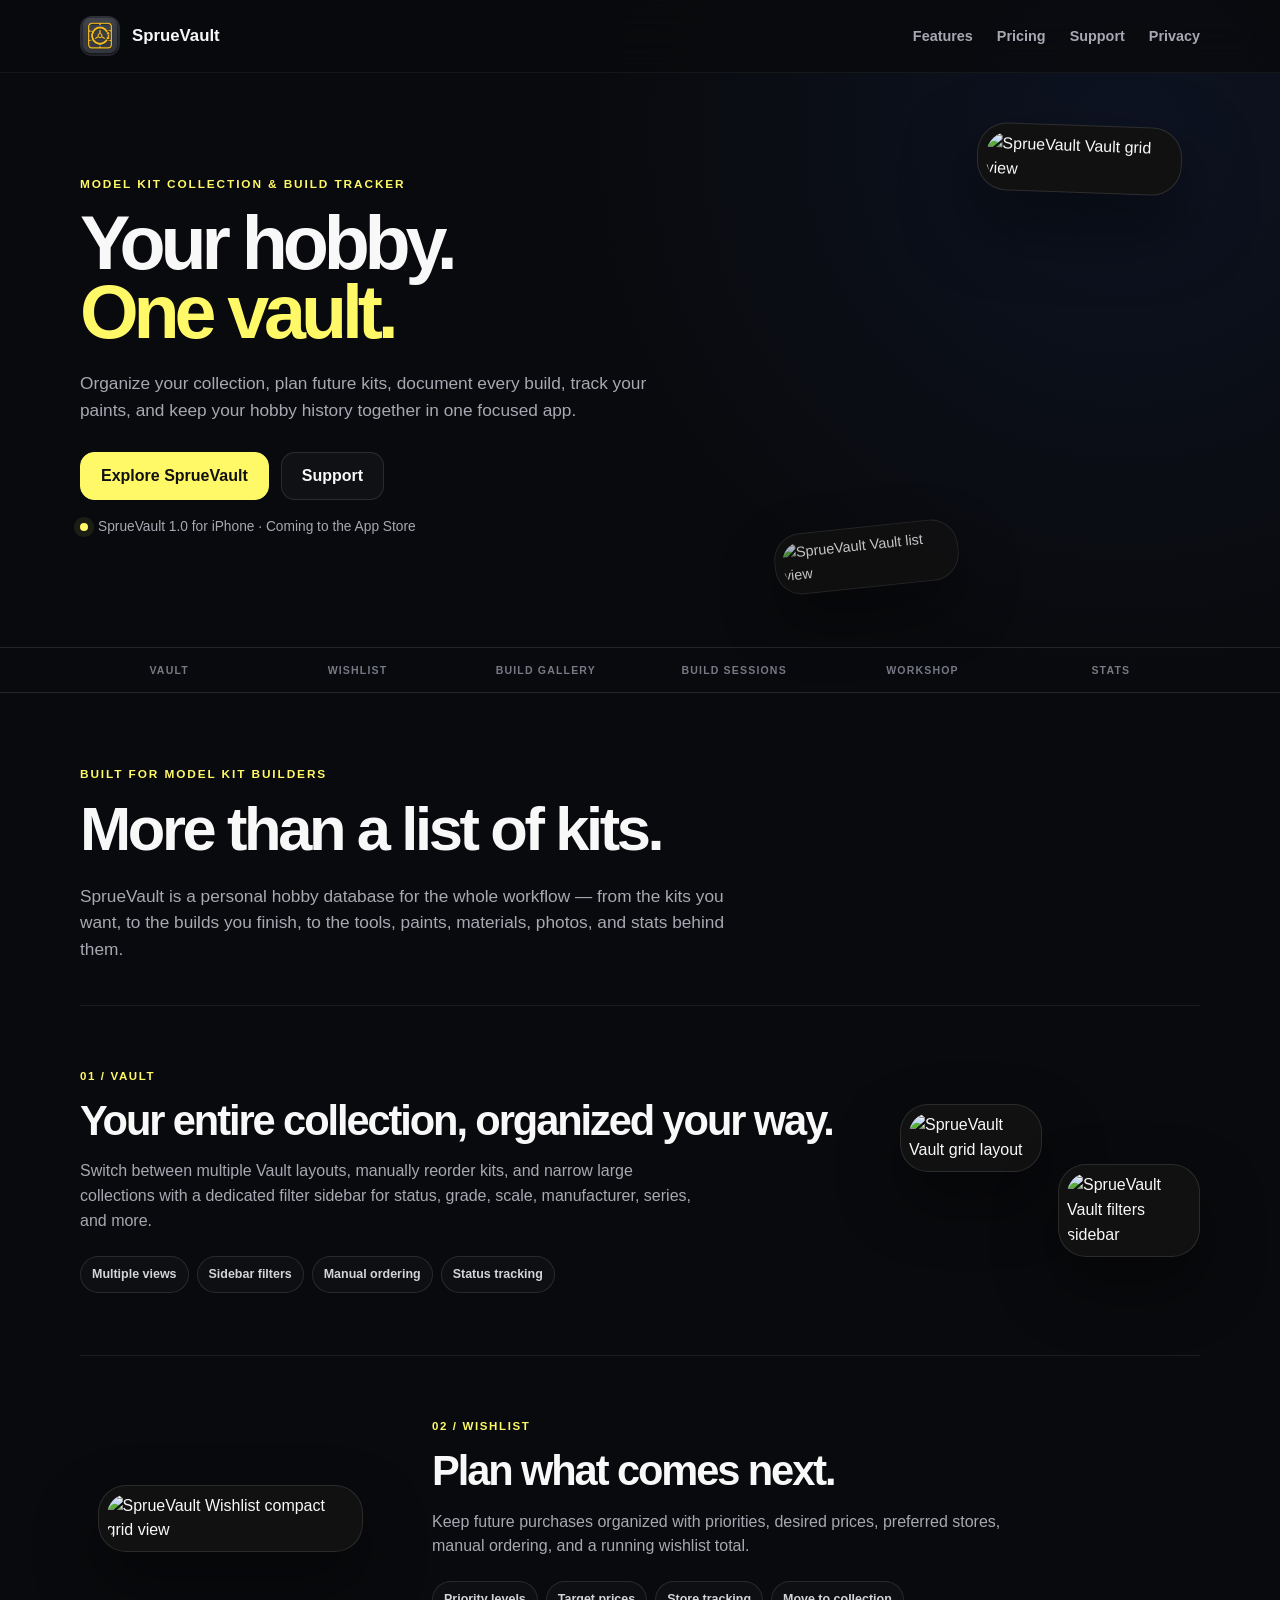
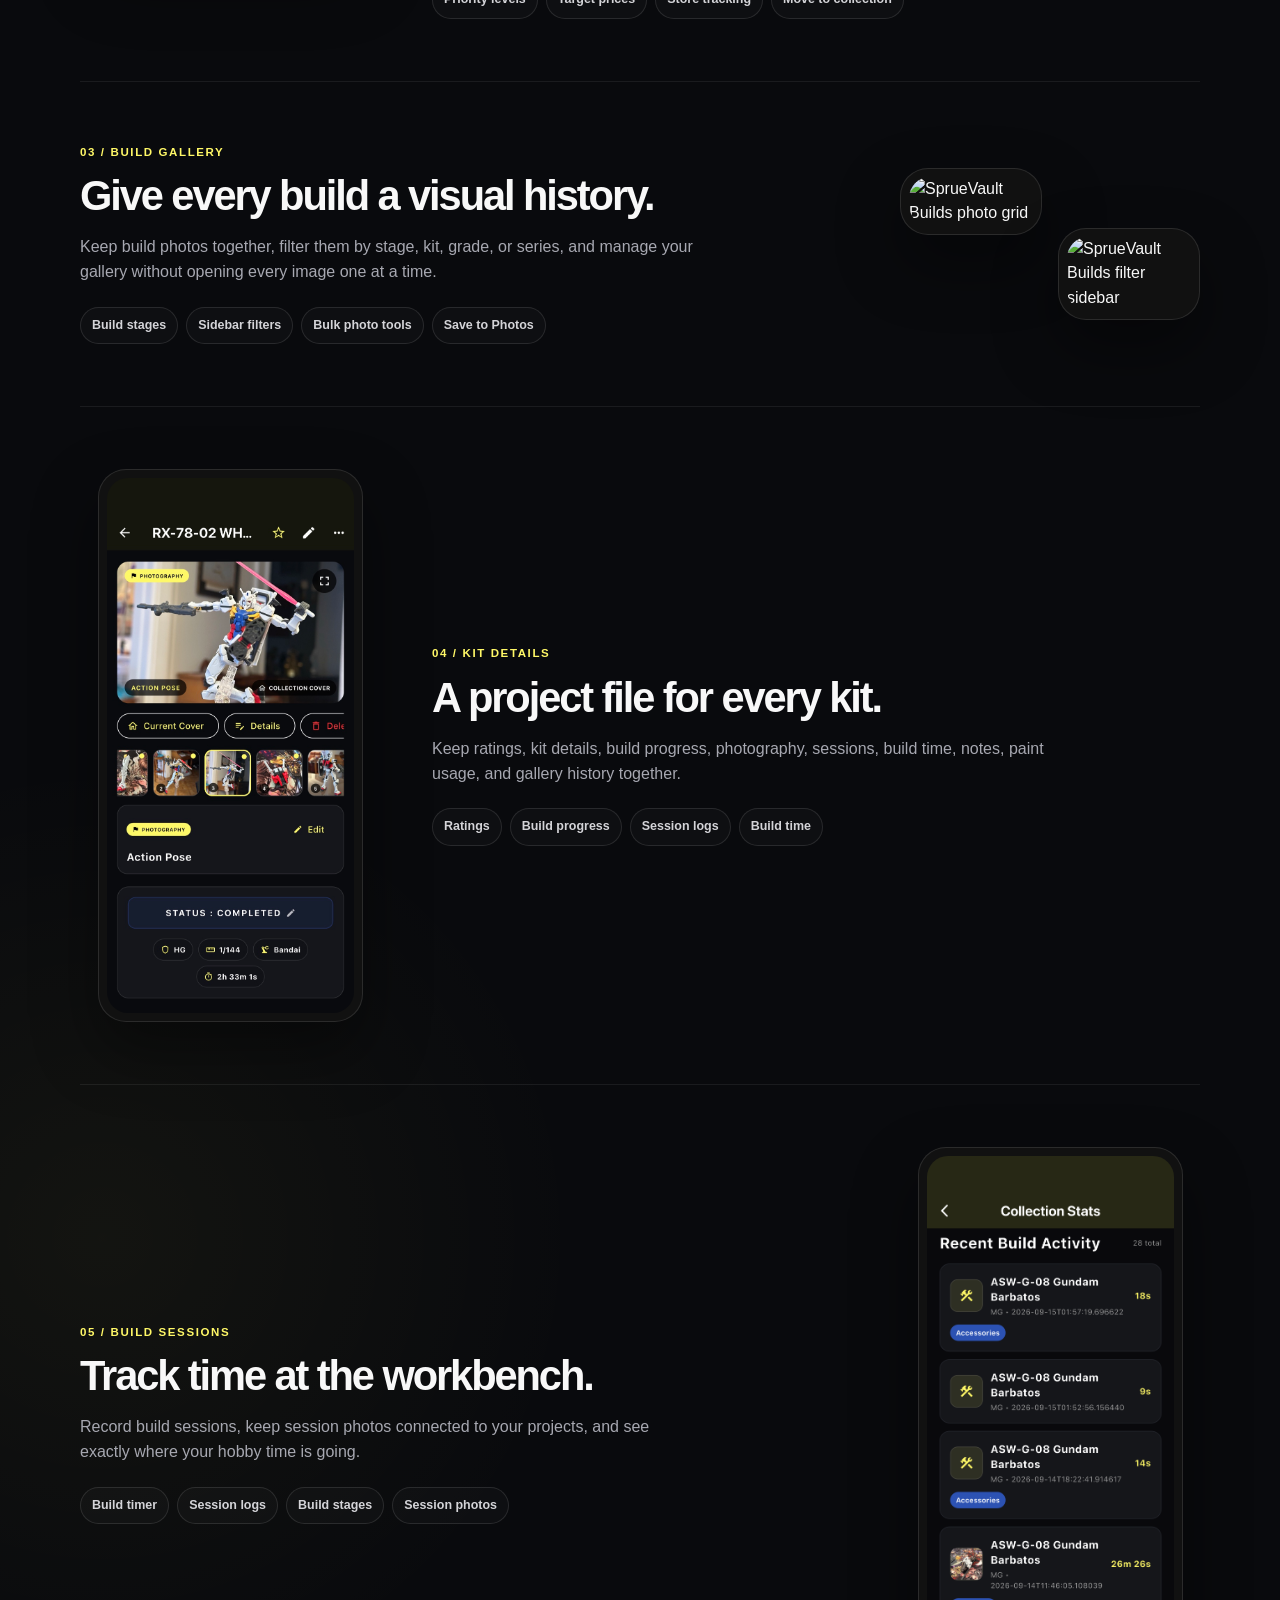
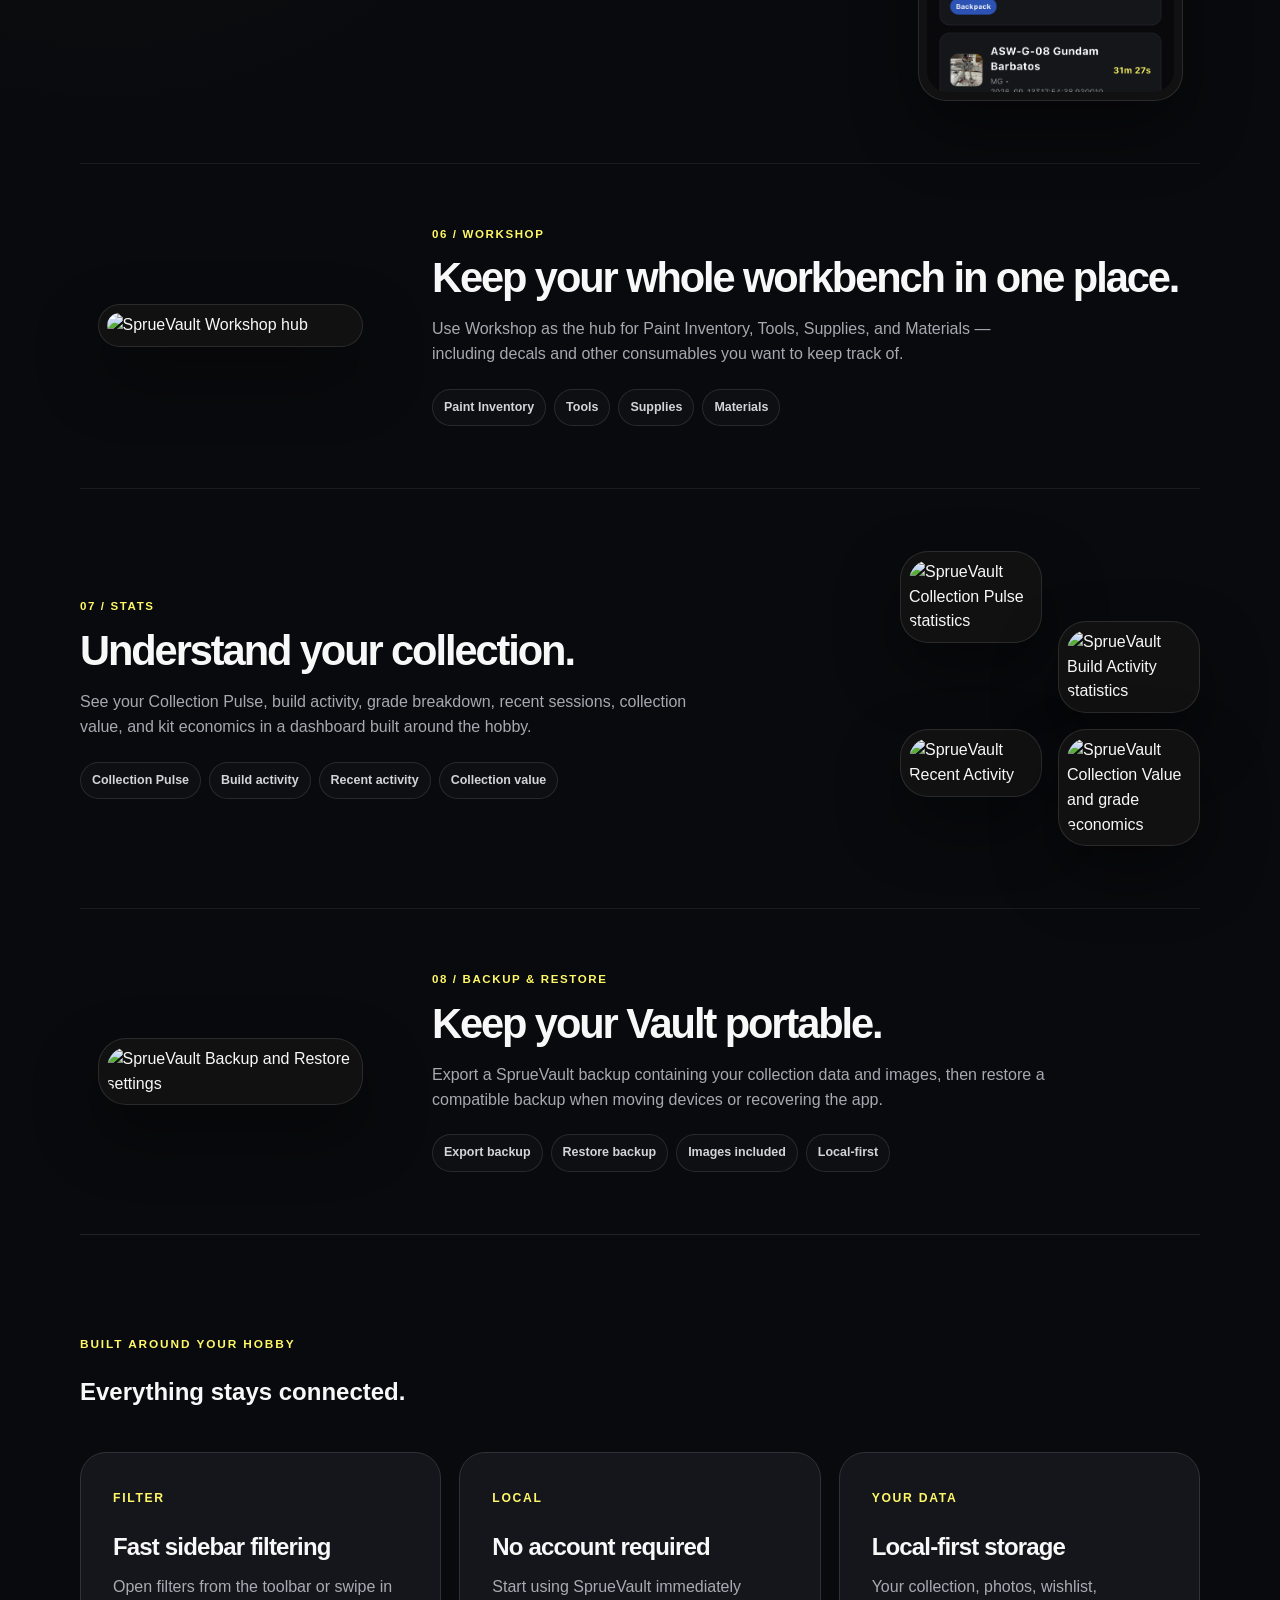
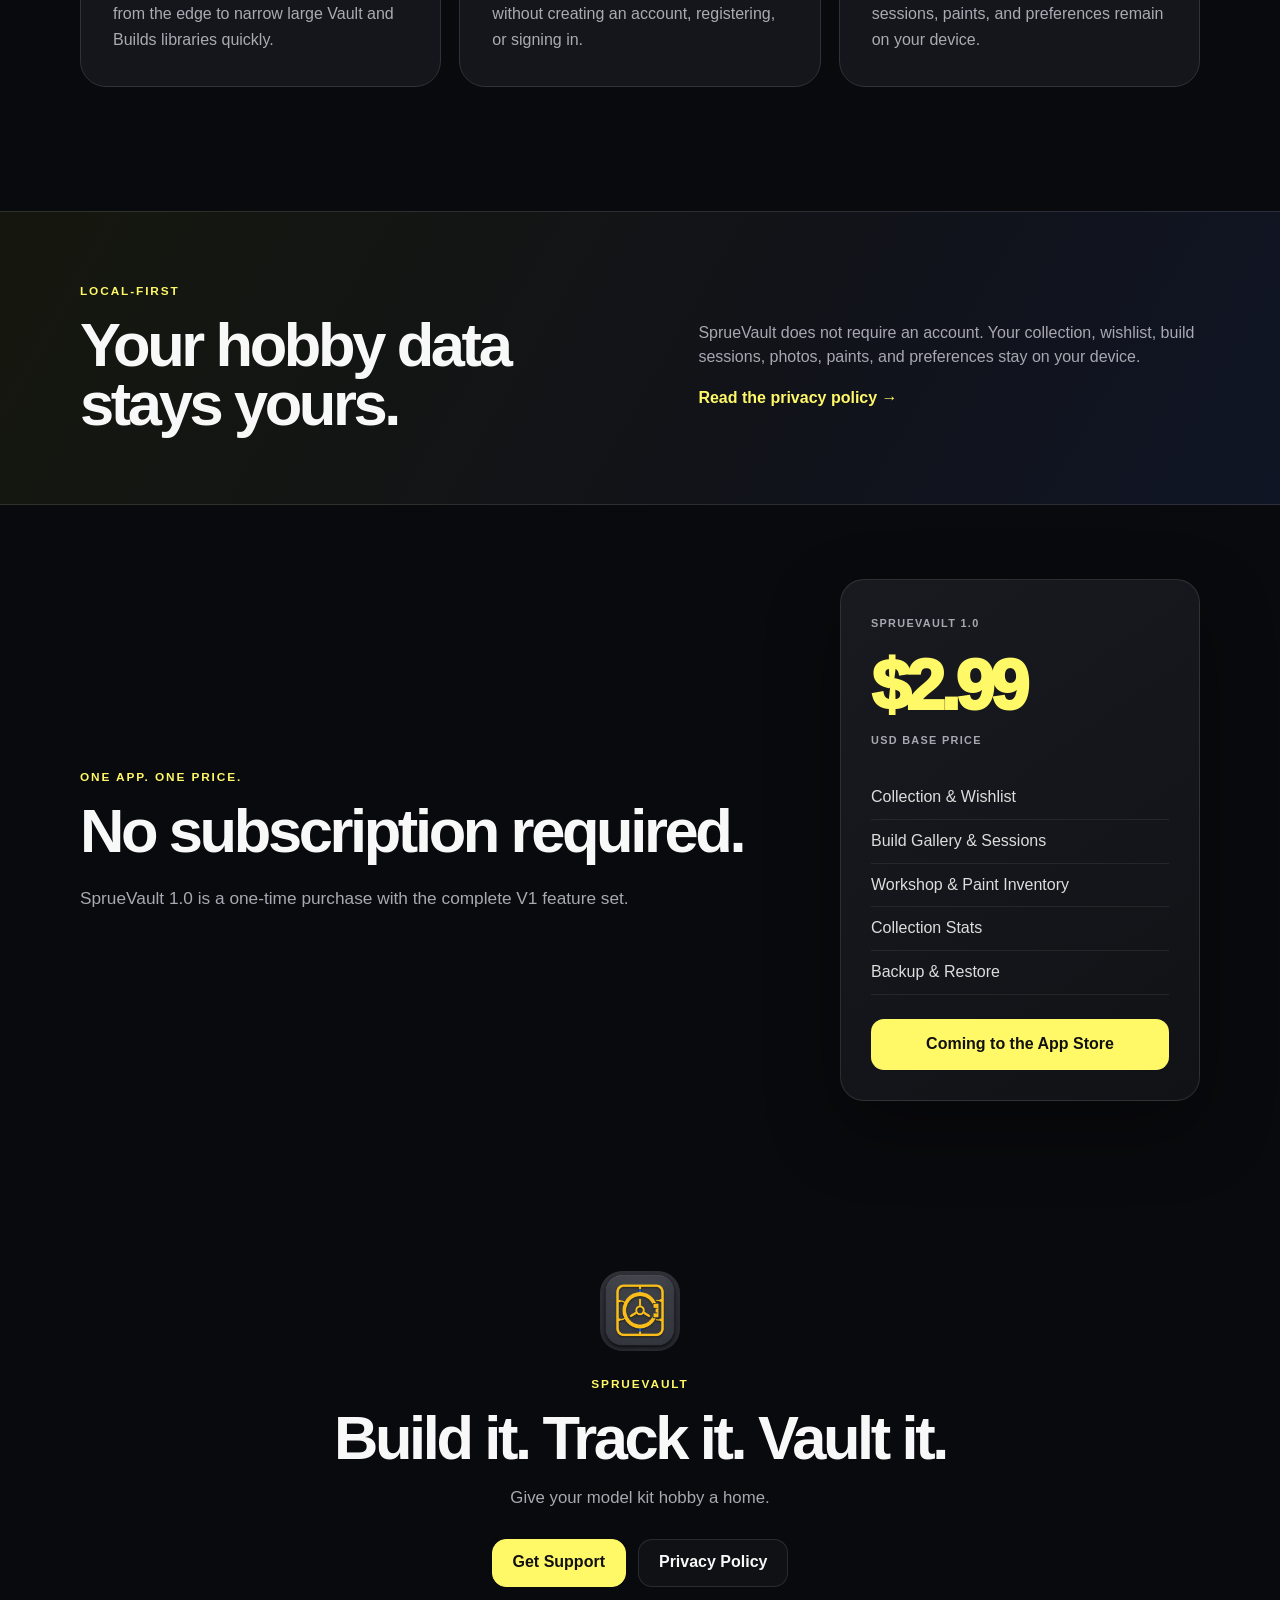
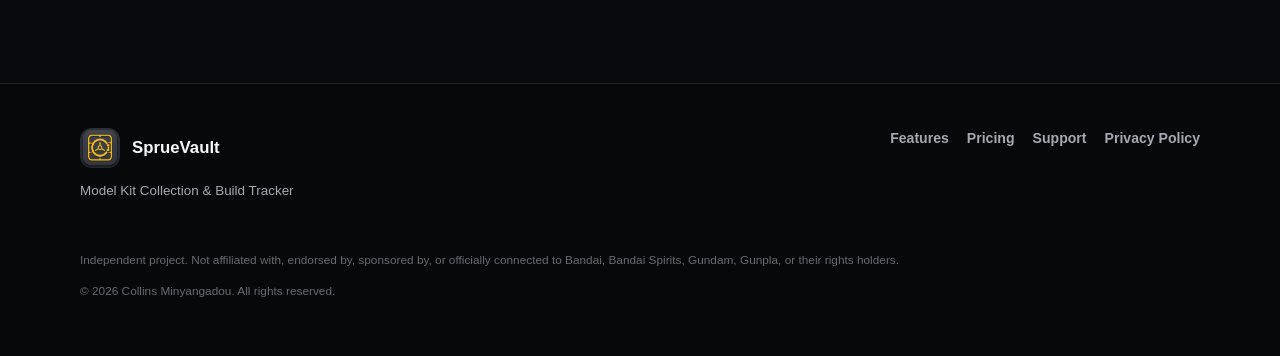
==== commit 5be88dbc: "Update index.html" ====
--- a/index.html
+++ b/index.html
@@ -18,7 +18,7 @@
 
   <meta
     name="description"
-    content="Track your model kit collection, wishlist, build progress, photos, paint inventory, sessions, and hobby stats with SprueVault."
+    content="Track your model kit collection, wishlist, build progress, photos, workshop inventory, sessions, filters, backups, and hobby stats with SprueVault."
   >
 
   <link
@@ -45,6 +45,36 @@
 
     body {
       overflow-x: hidden;
+    }
+
+    #collection,
+    #wishlist,
+    #gallery,
+    #sessions,
+    #workshop,
+    #stats,
+    #backup,
+    #pricing,
+    #features {
+      scroll-margin-top: 110px;
+    }
+
+
+    /* =========================================================
+       CLICKABLE FEATURE BAR
+       ========================================================= */
+
+    .ticker-grid a {
+      color: inherit;
+      text-decoration: none;
+      transition:
+        color 160ms ease,
+        transform 160ms ease;
+    }
+
+    .ticker-grid a:hover {
+      color: #fff867;
+      transform: translateY(-2px);
     }
 
 
@@ -303,40 +333,62 @@
       >
 
         <div class="phone phone-back">
+
           <img
-            src="assets/support-collection-list.jpg"
-            alt="SprueVault Collection list view"
+            src="assets/vault-list.jpg"
+            alt="SprueVault Vault list view"
           >
-        </div>
+
+        </div>
+
 
         <div class="phone phone-front">
+
           <img
-            src="assets/support-collection-grid.jpg"
-            alt="SprueVault Collection grid view"
+            src="assets/vault-grid.jpg"
+            alt="SprueVault Vault grid view"
           >
-        </div>
-
-      </div>
-
-
-    </section>
-
-
-
-    <!-- =====================================================
-         FEATURE TICKER
+
+        </div>
+
+      </div>
+
+
+    </section>
+
+
+
+    <!-- =====================================================
+         CLICKABLE FEATURE BAR
          ===================================================== -->
 
     <section class="ticker">
 
       <div class="shell ticker-grid">
 
-        <span>COLLECTION</span>
-        <span>WISHLIST</span>
-        <span>BUILD GALLERY</span>
-        <span>BUILD SESSIONS</span>
-        <span>PAINT INVENTORY</span>
-        <span>STATS</span>
+        <a href="#collection">
+          VAULT
+        </a>
+
+        <a href="#wishlist">
+          WISHLIST
+        </a>
+
+        <a href="#gallery">
+          BUILD GALLERY
+        </a>
+
+        <a href="#sessions">
+          BUILD SESSIONS
+        </a>
+
+        <a href="#workshop">
+          WORKSHOP
+        </a>
+
+        <a href="#stats">
+          STATS
+        </a>
 
       </div>
 
@@ -362,9 +414,9 @@
       </h2>
 
       <p class="section-lead">
-        SprueVault is a personal workshop database for the whole
-        hobby — from the kits you want, to the builds you finish,
-        to the paint sitting on your shelf.
+        SprueVault is a personal hobby database for the whole
+        workflow — from the kits you want, to the builds you finish,
+        to the tools, paints, materials, photos, and stats behind them.
       </p>
 
     </section>
@@ -375,31 +427,34 @@
          COLLECTION
          ===================================================== -->
 
-    <section class="feature shell">
+    <section
+      class="feature shell"
+      id="collection"
+    >
 
 
       <div class="feature-copy">
 
         <p class="feature-number">
-          01 / COLLECTION
+          01 / VAULT
         </p>
 
         <h3>
-          See your whole collection at a glance.
+          Your entire collection, organized your way.
         </h3>
 
         <p>
-          Track backlog, building, completed, and sold kits with
-          custom ordering, multiple views, favorites, photos,
-          grades, scales, manufacturers, purchase details, and more.
+          Switch between multiple Vault layouts, manually reorder kits,
+          and narrow large collections with a dedicated filter sidebar
+          for status, grade, scale, manufacturer, series, and more.
         </p>
 
 
         <div class="chips">
 
           <span>Multiple views</span>
-          <span>Custom order</span>
-          <span>Favorites</span>
+          <span>Sidebar filters</span>
+          <span>Manual ordering</span>
           <span>Status tracking</span>
 
         </div>
@@ -413,8 +468,8 @@
         <div class="screen-card portrait">
 
           <img
-            src="assets/support-collection-grid.jpg"
-            alt="SprueVault Collection grid layout"
+            src="assets/vault-grid.jpg"
+            alt="SprueVault Vault grid layout"
           >
 
         </div>
@@ -423,8 +478,8 @@
         <div class="screen-card portrait offset">
 
           <img
-            src="assets/support-collection-list.jpg"
-            alt="SprueVault Collection list layout"
+            src="assets/vault-filters.jpg"
+            alt="SprueVault Vault filters sidebar"
           >
 
         </div>
@@ -440,7 +495,10 @@
          WISHLIST
          ===================================================== -->
 
-    <section class="feature shell reverse">
+    <section
+      class="feature shell reverse"
+      id="wishlist"
+    >
 
 
       <div class="feature-copy">
@@ -476,8 +534,8 @@
       <div class="screen-card portrait">
 
         <img
-          src="assets/wishlist.jpg"
-          alt="SprueVault Wishlist"
+          src="assets/wishlist-grid.jpg"
+          alt="SprueVault Wishlist compact grid view"
         >
 
       </div>
@@ -491,7 +549,10 @@
          BUILD GALLERY
          ===================================================== -->
 
-    <section class="feature shell">
+    <section
+      class="feature shell"
+      id="gallery"
+    >
 
 
       <div class="feature-copy">
@@ -505,18 +566,18 @@
         </h3>
 
         <p>
-          Keep progress photos together, organize them by build
-          stage, add notes and captions, and preserve the story
-          of every project.
+          Keep build photos together, filter them by stage, kit,
+          grade, or series, and manage your gallery without opening
+          every image one at a time.
         </p>
 
 
         <div class="chips">
 
-          <span>Progress photos</span>
           <span>Build stages</span>
-          <span>Captions</span>
-          <span>Manual reorder</span>
+          <span>Sidebar filters</span>
+          <span>Bulk photo tools</span>
+          <span>Save to Photos</span>
 
         </div>
 
@@ -529,8 +590,8 @@
         <div class="screen-card portrait">
 
           <img
-            src="assets/support-build-gallery.jpg"
-            alt="SprueVault Build Gallery"
+            src="assets/builds-grid.jpg"
+            alt="SprueVault Builds photo grid"
           >
 
         </div>
@@ -539,8 +600,8 @@
         <div class="screen-card portrait offset">
 
           <img
-            src="assets/support-session-photos.jpg"
-            alt="SprueVault Session Photos"
+            src="assets/builds-filters.jpg"
+            alt="SprueVault Builds filter sidebar"
           >
 
         </div>
@@ -604,10 +665,13 @@
 
 
     <!-- =====================================================
-         BUILD ACTIVITY
-         ===================================================== -->
-
-    <section class="feature shell">
+         BUILD SESSIONS
+         ===================================================== -->
+
+    <section
+      class="feature shell"
+      id="sessions"
+    >
 
 
       <div class="feature-copy">
@@ -655,35 +719,38 @@
 
 
     <!-- =====================================================
-         PAINT INVENTORY
-         ===================================================== -->
-
-    <section class="feature shell reverse">
+         WORKSHOP
+         ===================================================== -->
+
+    <section
+      class="feature shell reverse"
+      id="workshop"
+    >
 
 
       <div class="feature-copy">
 
         <p class="feature-number">
-          06 / PAINT INVENTORY
+          06 / WORKSHOP
         </p>
 
         <h3>
-          Know what is on your paint rack.
+          Keep your whole workbench in one place.
         </h3>
 
         <p>
-          Track paint brands, colors, stock, quantities,
-          low-stock items, wishlist paints, and which builds
-          are using each color.
+          Use Workshop as the hub for Paint Inventory, Tools,
+          Supplies, and Materials — including decals and other
+          consumables you want to keep track of.
         </p>
 
 
         <div class="chips">
 
-          <span>Paint stock</span>
-          <span>Wishlist</span>
-          <span>Low stock</span>
-          <span>Build usage</span>
+          <span>Paint Inventory</span>
+          <span>Tools</span>
+          <span>Supplies</span>
+          <span>Materials</span>
 
         </div>
 
@@ -694,8 +761,8 @@
       <div class="screen-card portrait">
 
         <img
-          src="assets/paint-inventory.png"
-          alt="SprueVault Paint Inventory"
+          src="assets/workshop.jpg"
+          alt="SprueVault Workshop hub"
         >
 
       </div>
@@ -709,7 +776,10 @@
          STATS
          ===================================================== -->
 
-    <section class="feature shell">
+    <section
+      class="feature shell"
+      id="stats"
+    >
 
 
       <div class="feature-copy">
@@ -723,18 +793,18 @@
         </h3>
 
         <p>
-          See build time, completed kits, sessions, favorite
-          grades, recent activity, collection value, and other
-          hobby statistics in one place.
+          See your Collection Pulse, build activity, grade breakdown,
+          recent sessions, collection value, and kit economics in a
+          dashboard built around the hobby.
         </p>
 
 
         <div class="chips">
 
-          <span>Build time</span>
+          <span>Collection Pulse</span>
+          <span>Build activity</span>
           <span>Recent activity</span>
           <span>Collection value</span>
-          <span>Build highlights</span>
 
         </div>
 
@@ -747,8 +817,8 @@
         <div class="screen-card portrait">
 
           <img
-            src="assets/support-build-stats.png"
-            alt="SprueVault Build Stats"
+            src="assets/stats-pulse.jpg"
+            alt="SprueVault Collection Pulse statistics"
           >
 
         </div>
@@ -757,11 +827,84 @@
         <div class="screen-card portrait">
 
           <img
-            src="assets/support-collection-value.png"
-            alt="SprueVault Collection Value"
+            src="assets/stats-activity.jpg"
+            alt="SprueVault Build Activity statistics"
           >
 
         </div>
+
+
+        <div class="screen-card portrait">
+
+          <img
+            src="assets/stats-recent.jpg"
+            alt="SprueVault Recent Activity"
+          >
+
+        </div>
+
+
+        <div class="screen-card portrait">
+
+          <img
+            src="assets/stats-value.jpg"
+            alt="SprueVault Collection Value and grade economics"
+          >
+
+        </div>
+
+      </div>
+
+
+    </section>
+
+
+
+    <!-- =====================================================
+         BACKUP & RESTORE
+         ===================================================== -->
+
+    <section
+      class="feature shell reverse"
+      id="backup"
+    >
+
+
+      <div class="feature-copy">
+
+        <p class="feature-number">
+          08 / BACKUP & RESTORE
+        </p>
+
+        <h3>
+          Keep your Vault portable.
+        </h3>
+
+        <p>
+          Export a SprueVault backup containing your collection data
+          and images, then restore a compatible backup when moving
+          devices or recovering the app.
+        </p>
+
+
+        <div class="chips">
+
+          <span>Export backup</span>
+          <span>Restore backup</span>
+          <span>Images included</span>
+          <span>Local-first</span>
+
+        </div>
+
+      </div>
+
+
+      <div class="screen-card portrait">
+
+        <img
+          src="assets/backup.jpg"
+          alt="SprueVault Backup and Restore settings"
+        >
 
       </div>
 
@@ -792,16 +935,16 @@
         <article class="mini-feature-card">
 
           <span class="mini-feature-number">
-            BACKUP
+            FILTER
           </span>
 
           <h3>
-            Backup & Restore
+            Fast sidebar filtering
           </h3>
 
           <p>
-            Export your SprueVault data for safekeeping and
-            restore a compatible backup when needed.
+            Open filters from the toolbar or swipe in from the edge
+            to narrow large Vault and Builds libraries quickly.
           </p>
 
         </article>
@@ -944,7 +1087,7 @@
 
           <li>Collection & Wishlist</li>
           <li>Build Gallery & Sessions</li>
-          <li>Paint Inventory</li>
+          <li>Workshop & Paint Inventory</li>
           <li>Collection Stats</li>
           <li>Backup & Restore</li>
 
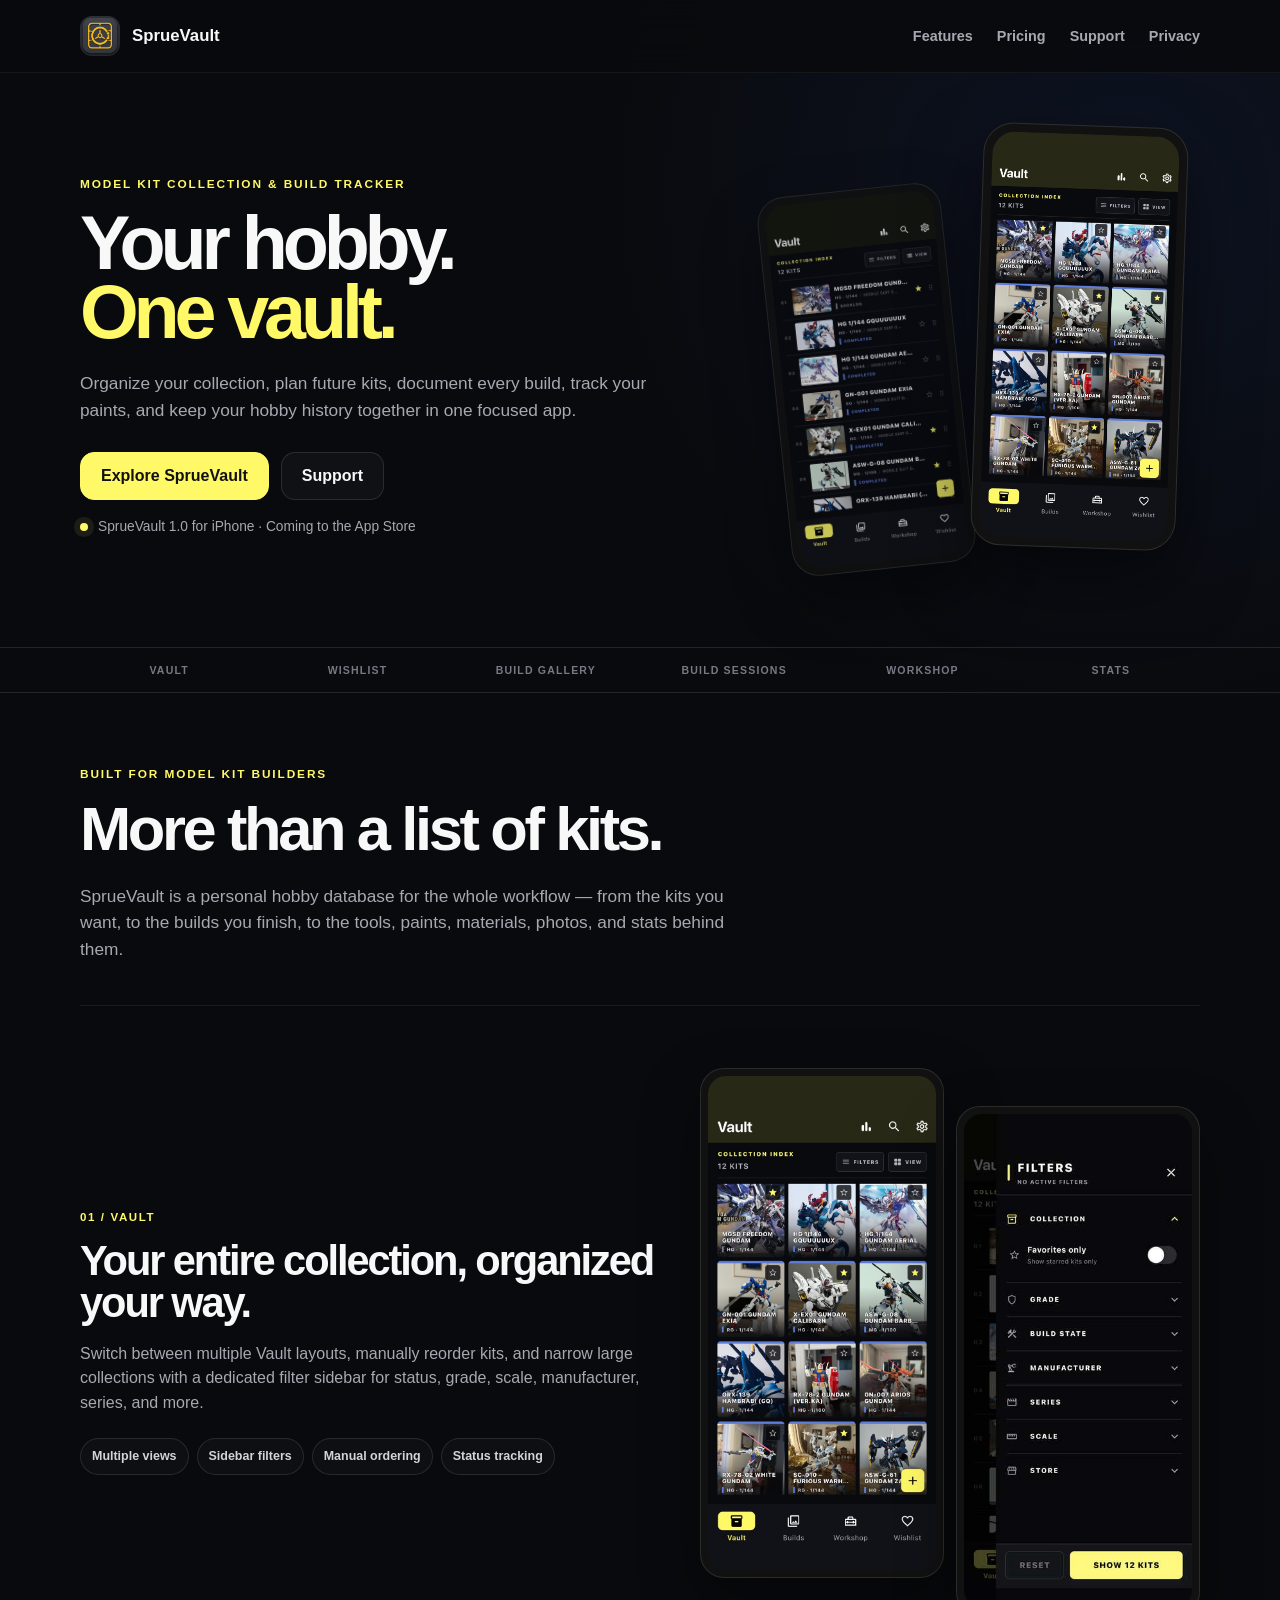
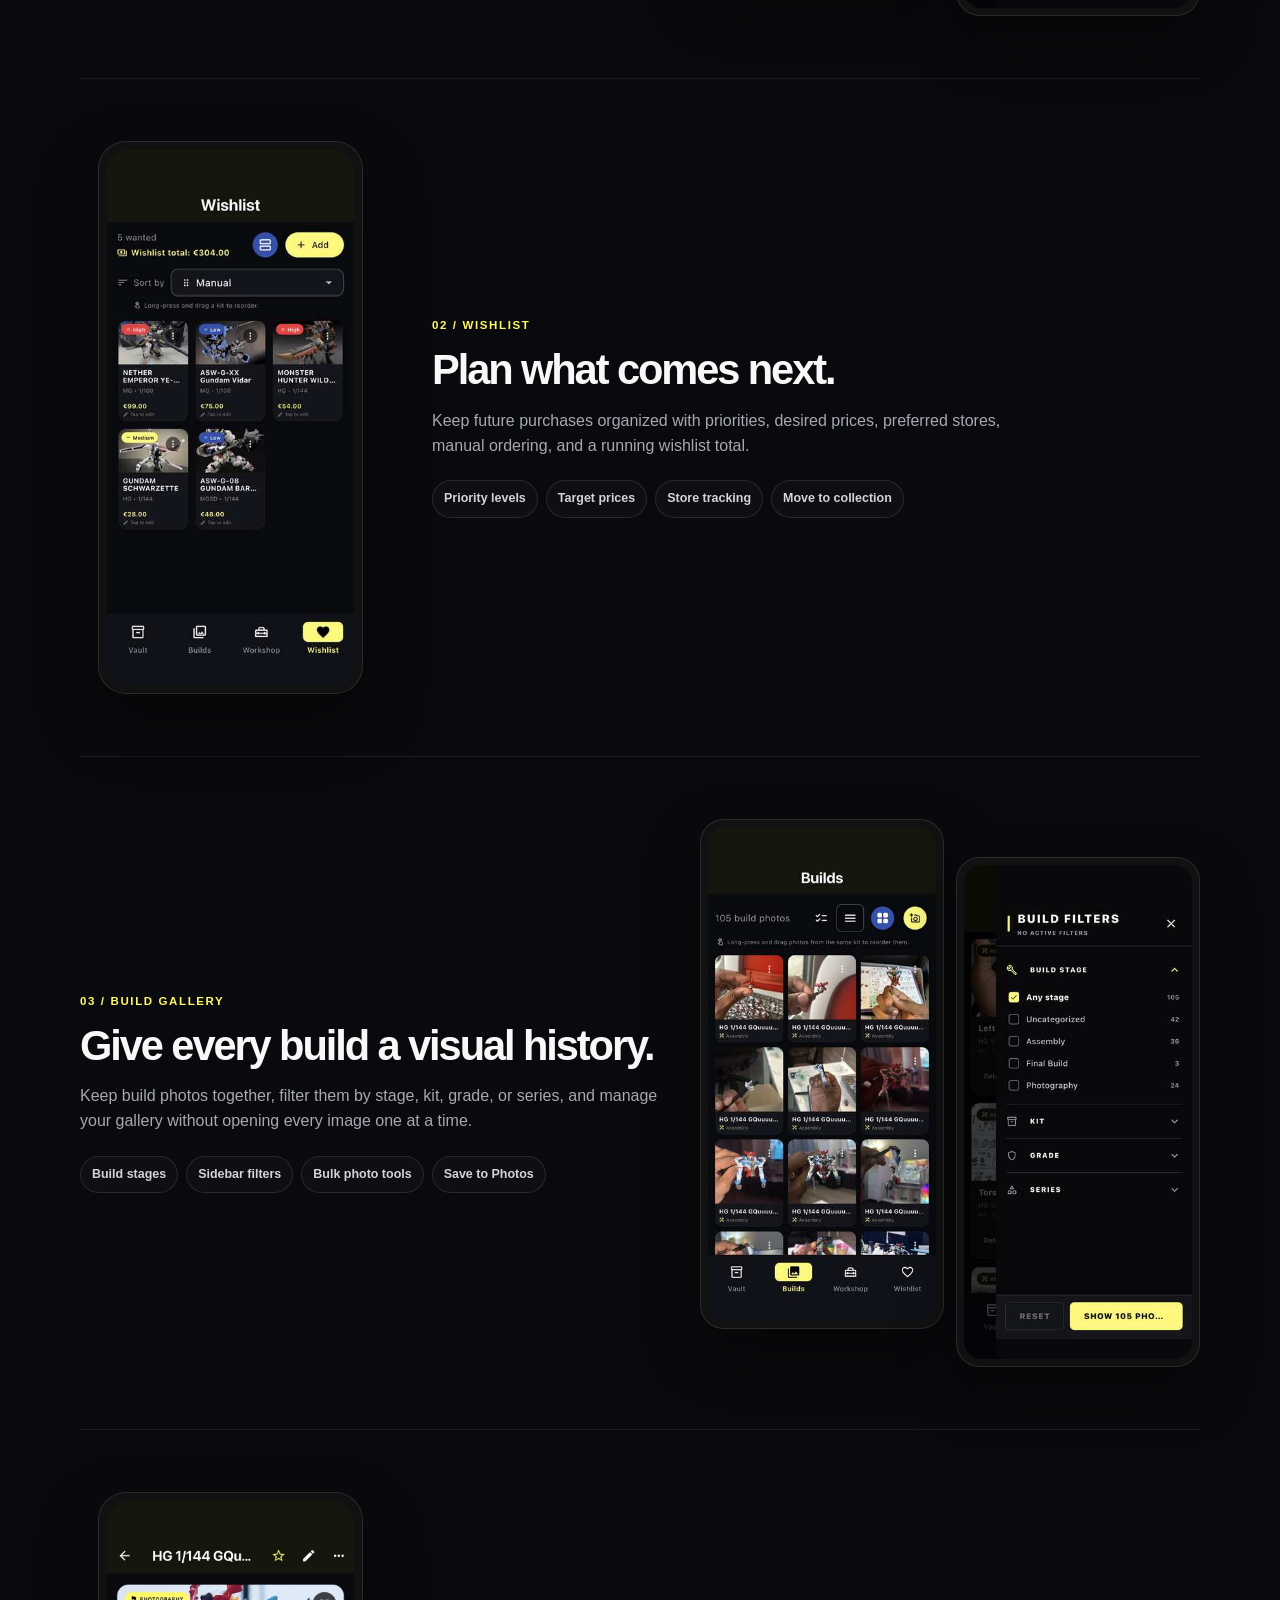
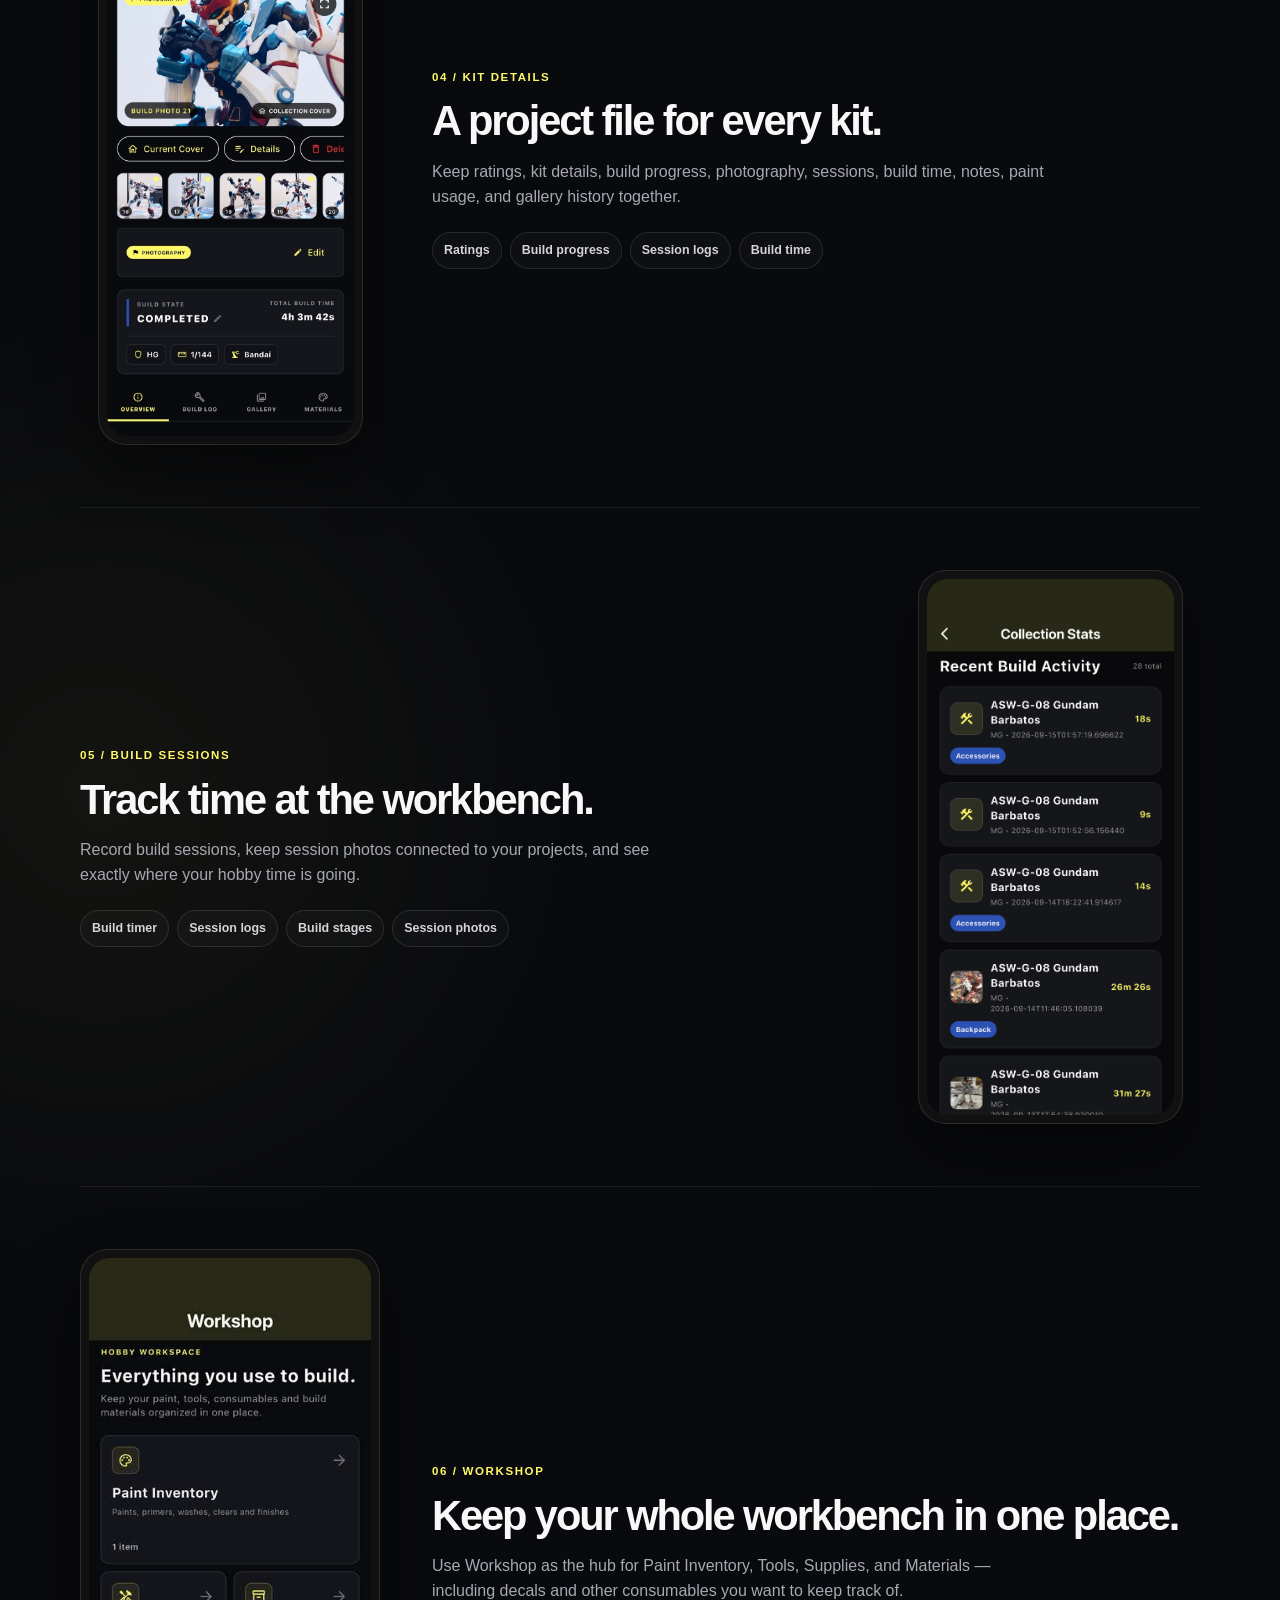
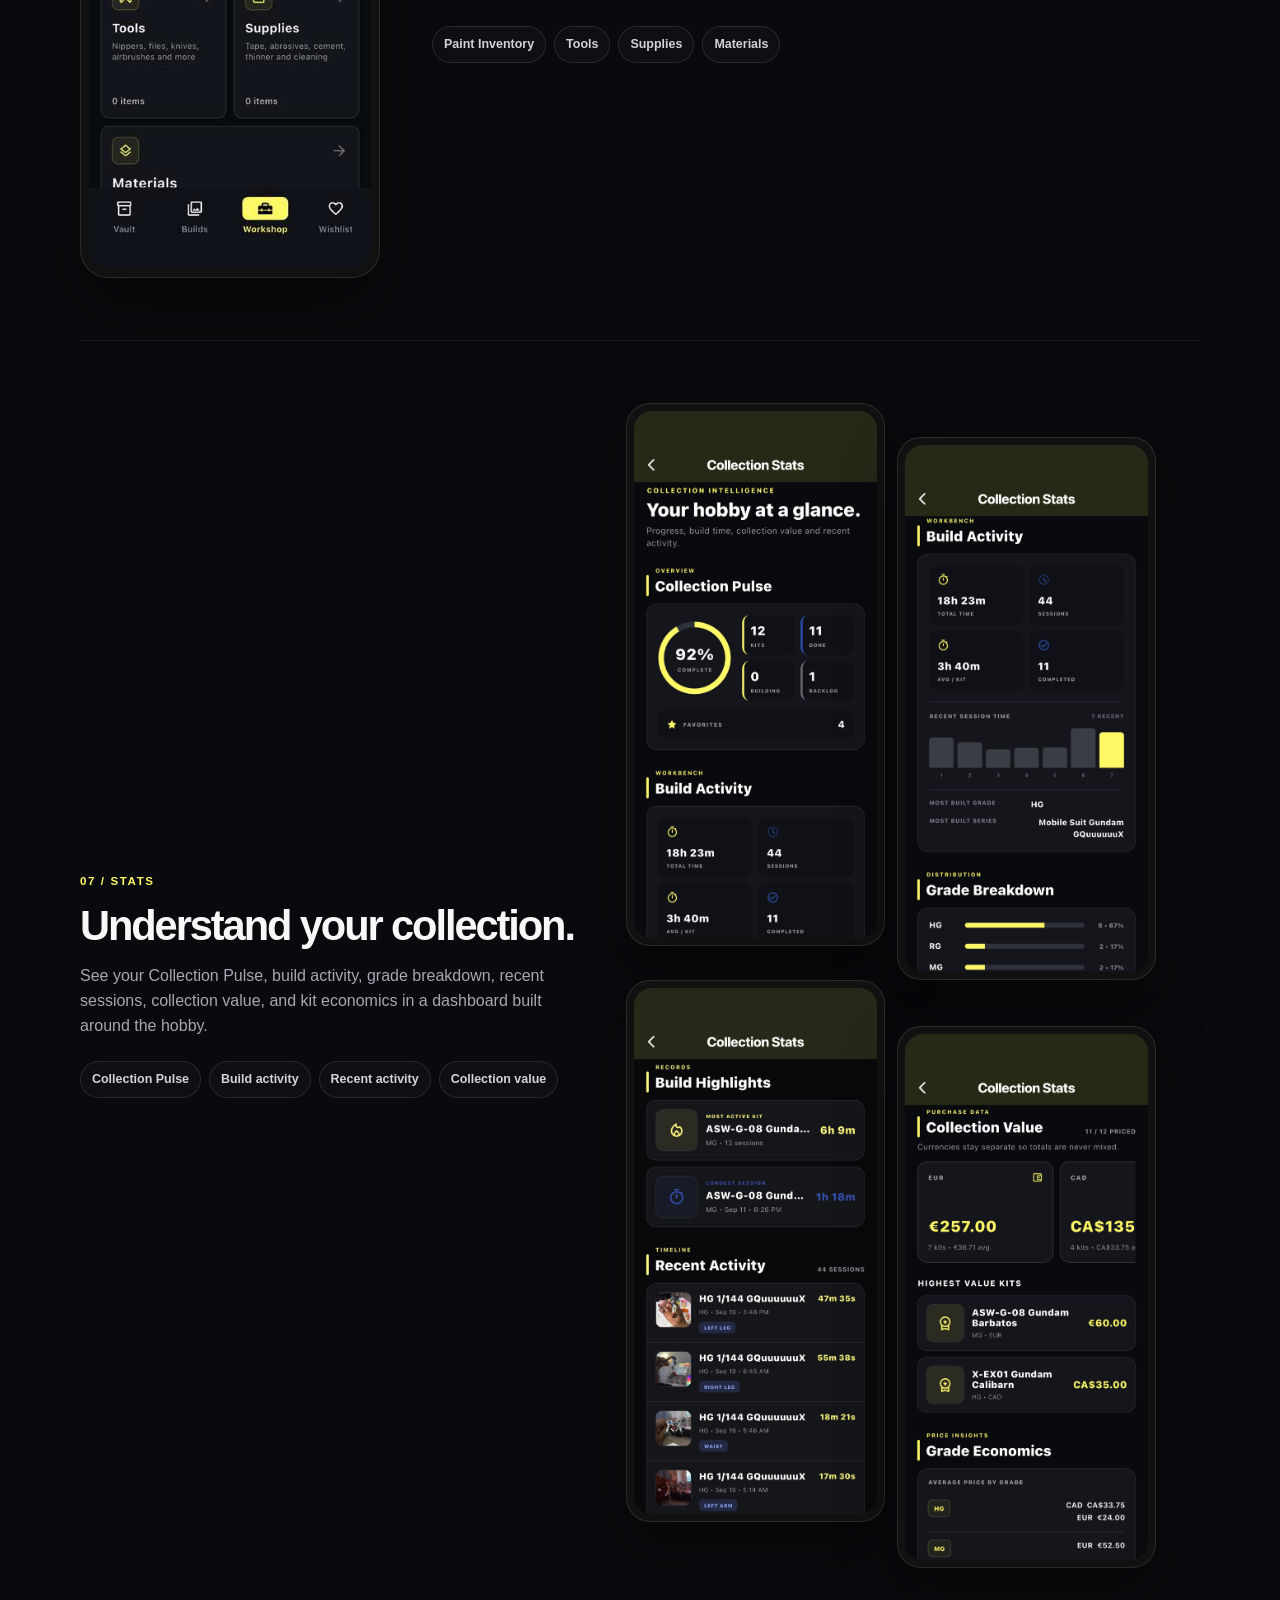
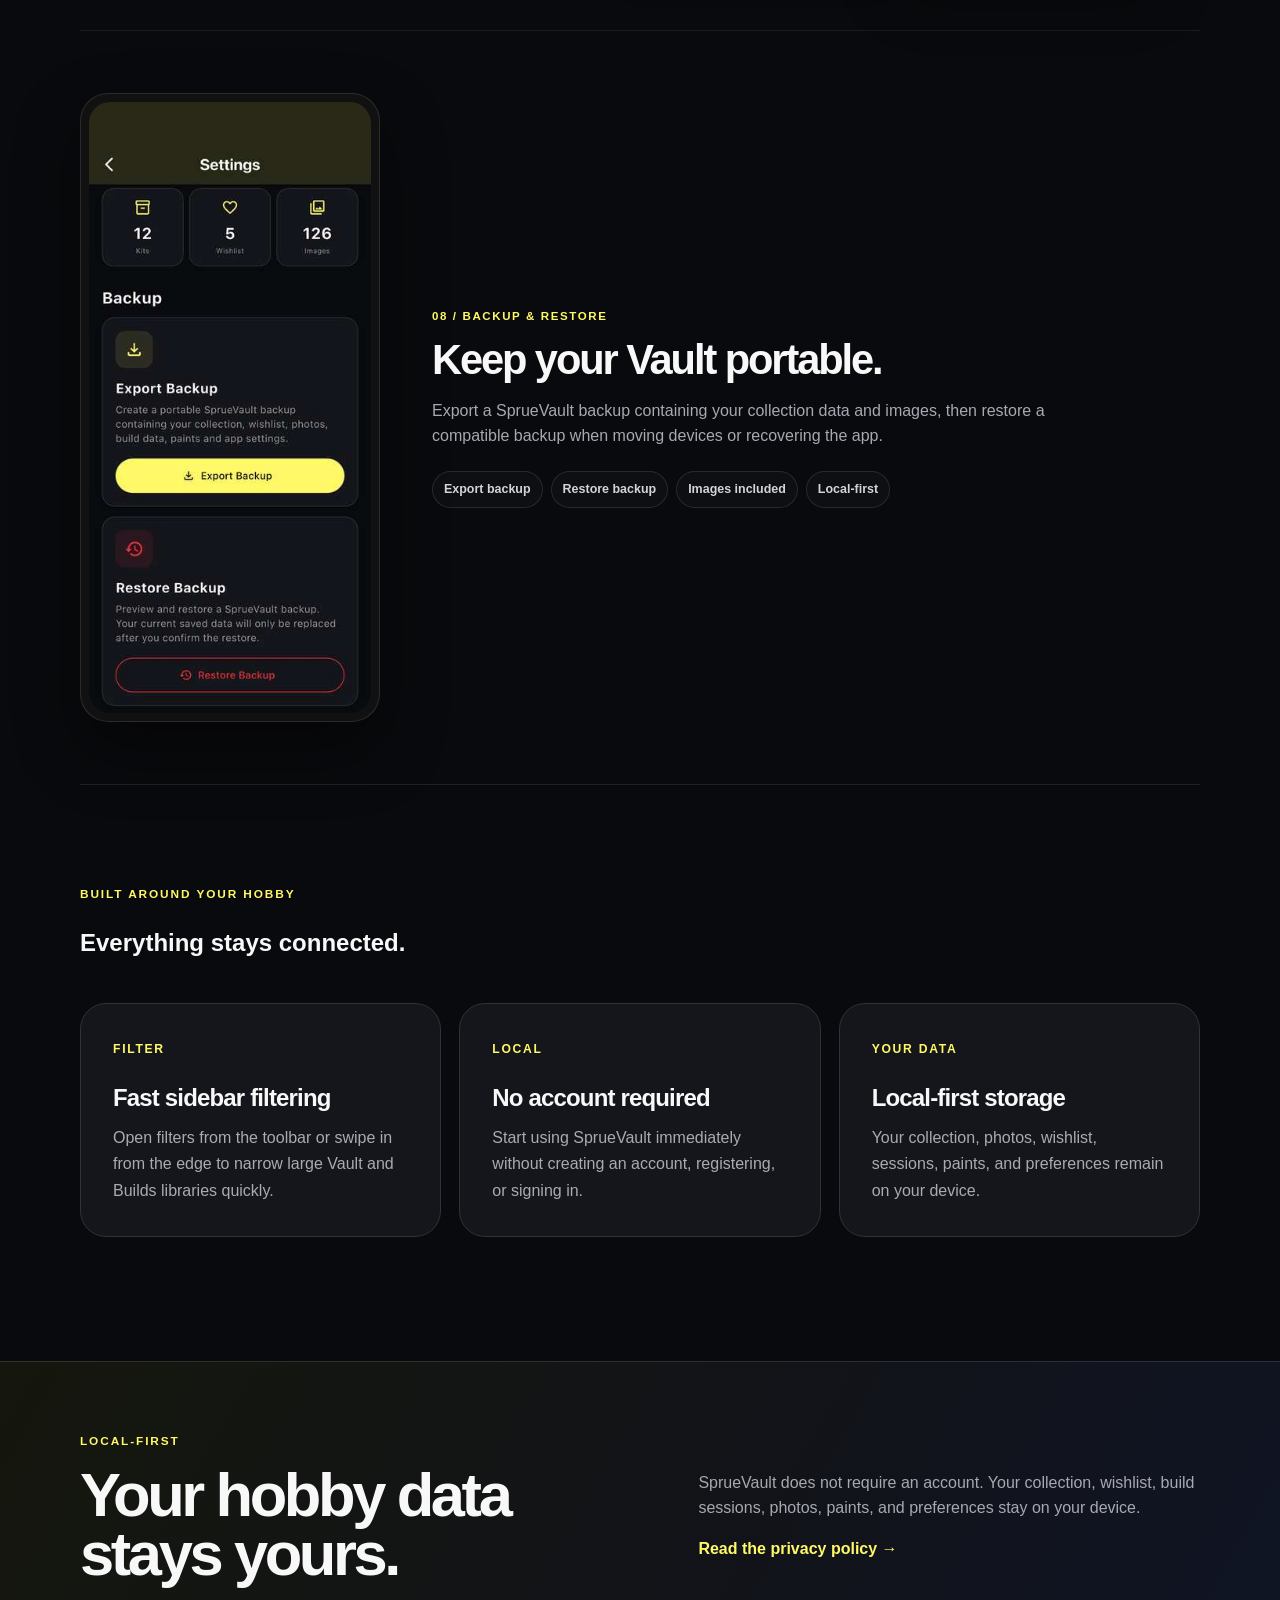
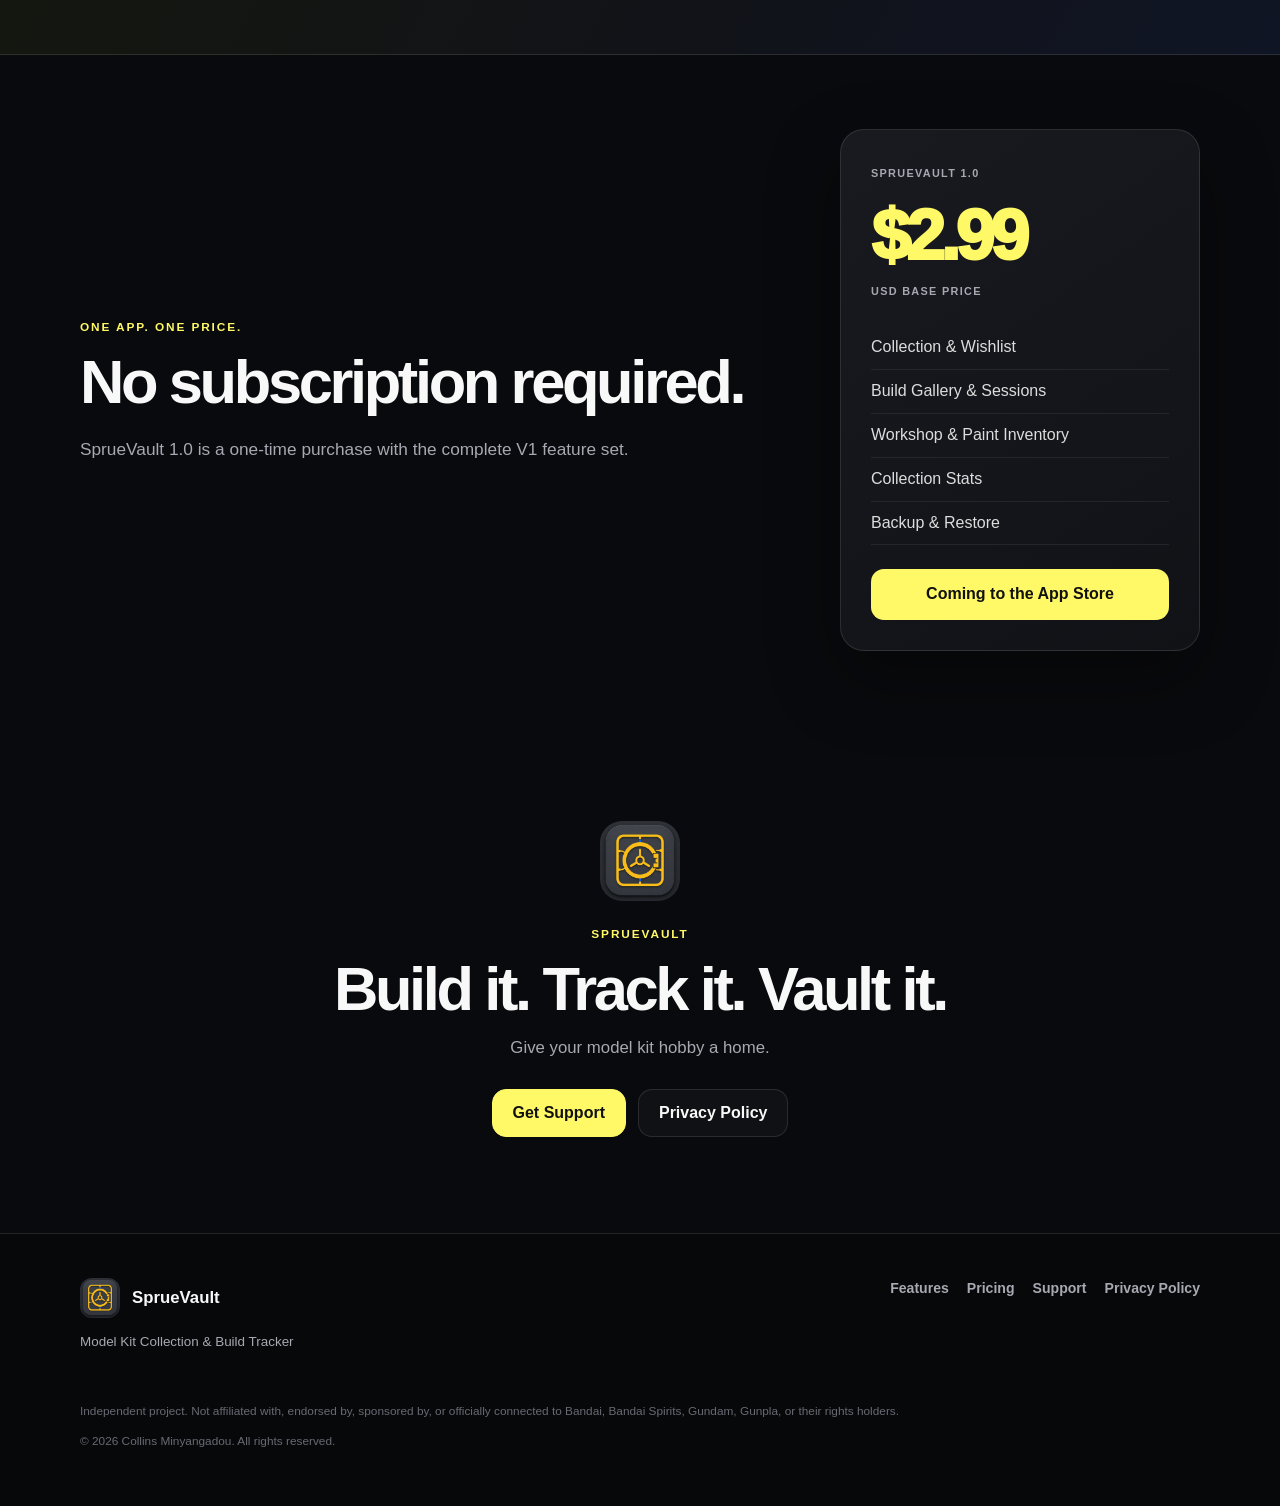
==== commit 3e9e76b0: "Update index.html" ====
--- a/index.html
+++ b/index.html
@@ -652,10 +652,7 @@
 
       <div class="screen-card portrait">
 
-        <img
-          src="assets/kit-detail.jpg"
-          alt="SprueVault Kit Details"
-        >
+      <img src="assets/kit-detail-v2.jpg" alt="SprueVault kit detail overview with build photos, status, kit information and tracked build time">
 
       </div>
 
--- a/styles.css
+++ b/styles.css
@@ -557,3 +557,198 @@
   .footer-links{flex-wrap:wrap}
   .support-grid{grid-template-columns:1fr}
 }
+/* =========================================================
+   LATEST SPRUEVAULT BUILD — WEBSITE SCREENSHOT LAYOUTS
+   ========================================================= */
+
+/* Give the newer two-screen feature sections enough room so the
+   screenshots do not get squeezed into the old 340px media column. */
+@media (min-width: 1400px){
+  .feature:has(.feature-showcase){
+    grid-template-columns:minmax(0,1fr) minmax(520px,580px);
+    gap:64px;
+  }
+
+  .feature:has(.stats-showcase){
+    grid-template-columns:minmax(0,.9fr) minmax(560px,620px);
+    gap:64px;
+  }
+}
+
+/* New paired screenshot layouts used by Vault and Builds. */
+body .feature-showcase{
+  width:100%;
+  display:grid;
+  grid-template-columns:repeat(2,minmax(0,1fr));
+  gap:16px;
+  align-items:start;
+}
+
+body .feature-showcase .screen-card{
+  width:100%;
+  max-width:none;
+  justify-self:stretch;
+}
+
+body .feature-showcase .screen-card.offset{
+  margin-top:52px;
+}
+
+/* Stats now uses four screenshots. Keep it as a compact 2x2
+   dashboard rather than one very tall column. */
+body .stats-showcase{
+  width:100%;
+  display:grid;
+  grid-template-columns:repeat(2,minmax(0,1fr));
+  gap:16px;
+  align-items:start;
+}
+
+body .stats-showcase .screen-card{
+  width:100%;
+  max-width:none;
+  justify-self:stretch;
+}
+
+body .stats-showcase .screen-card:nth-child(2),
+body .stats-showcase .screen-card:nth-child(4){
+  margin-top:46px;
+}
+
+body .stats-showcase .screen-card:nth-child(3){
+  margin-top:-18px;
+}
+
+/* Slightly tighter phone-frame treatment for screenshot mosaics. */
+body .feature-showcase .screen-card,
+body .stats-showcase .screen-card{
+  border-radius:24px;
+  padding:7px;
+  box-shadow:0 24px 58px rgba(0,0,0,.40);
+}
+
+body .feature-showcase .screen-card img,
+body .stats-showcase .screen-card img{
+  width:100%;
+  border-radius:18px;
+}
+
+/* Workshop and Backup are important V1 features, so keep their
+   single screenshots slightly more prominent. */
+#workshop .screen-card,
+#backup .screen-card{
+  width:310px;
+}
+
+/* Make the newer section anchors feel consistent with the old site. */
+#workshop,
+#backup{
+  scroll-margin-top:110px;
+}
+
+/* =========================================================
+   STANDARD LAPTOPS
+   ========================================================= */
+
+@media (min-width:901px) and (max-width:1399px){
+  .feature:has(.feature-showcase){
+    grid-template-columns:minmax(0,1fr) minmax(430px,500px);
+    gap:42px;
+  }
+
+  .feature:has(.stats-showcase){
+    grid-template-columns:minmax(0,.92fr) minmax(470px,530px);
+    gap:42px;
+  }
+
+  body .feature-showcase,
+  body .stats-showcase{
+    gap:12px;
+  }
+
+  body .feature-showcase .screen-card.offset{
+    margin-top:38px;
+  }
+
+  body .stats-showcase .screen-card:nth-child(2),
+  body .stats-showcase .screen-card:nth-child(4){
+    margin-top:34px;
+  }
+
+  body .stats-showcase .screen-card:nth-child(3){
+    margin-top:-12px;
+  }
+}
+
+/* =========================================================
+   TABLET / NARROW WINDOW
+   ========================================================= */
+
+@media (max-width:900px){
+  .feature:has(.feature-showcase),
+  .feature:has(.stats-showcase){
+    grid-template-columns:1fr;
+  }
+
+  body .feature-showcase,
+  body .stats-showcase{
+    width:min(620px,100%);
+    justify-self:center;
+    gap:12px;
+  }
+
+  body .feature-showcase .screen-card.offset{
+    margin-top:30px;
+  }
+
+  body .stats-showcase .screen-card:nth-child(2),
+  body .stats-showcase .screen-card:nth-child(4){
+    margin-top:28px;
+  }
+
+  body .stats-showcase .screen-card:nth-child(3){
+    margin-top:-8px;
+  }
+
+  #workshop .screen-card,
+  #backup .screen-card{
+    width:min(330px,78vw);
+  }
+}
+
+/* =========================================================
+   PHONE
+   ========================================================= */
+
+@media (max-width:600px){
+  body .feature-showcase,
+  body .stats-showcase{
+    gap:8px;
+    margin-left:0;
+    margin-right:0;
+  }
+
+  body .feature-showcase .screen-card,
+  body .stats-showcase .screen-card{
+    padding:5px;
+    border-radius:18px;
+  }
+
+  body .feature-showcase .screen-card img,
+  body .stats-showcase .screen-card img{
+    border-radius:14px;
+  }
+
+  body .feature-showcase .screen-card.offset{
+    margin-top:20px;
+  }
+
+  body .stats-showcase .screen-card:nth-child(2),
+  body .stats-showcase .screen-card:nth-child(4){
+    margin-top:18px;
+  }
+
+  body .stats-showcase .screen-card:nth-child(3){
+    margin-top:-4px;
+  }
+}
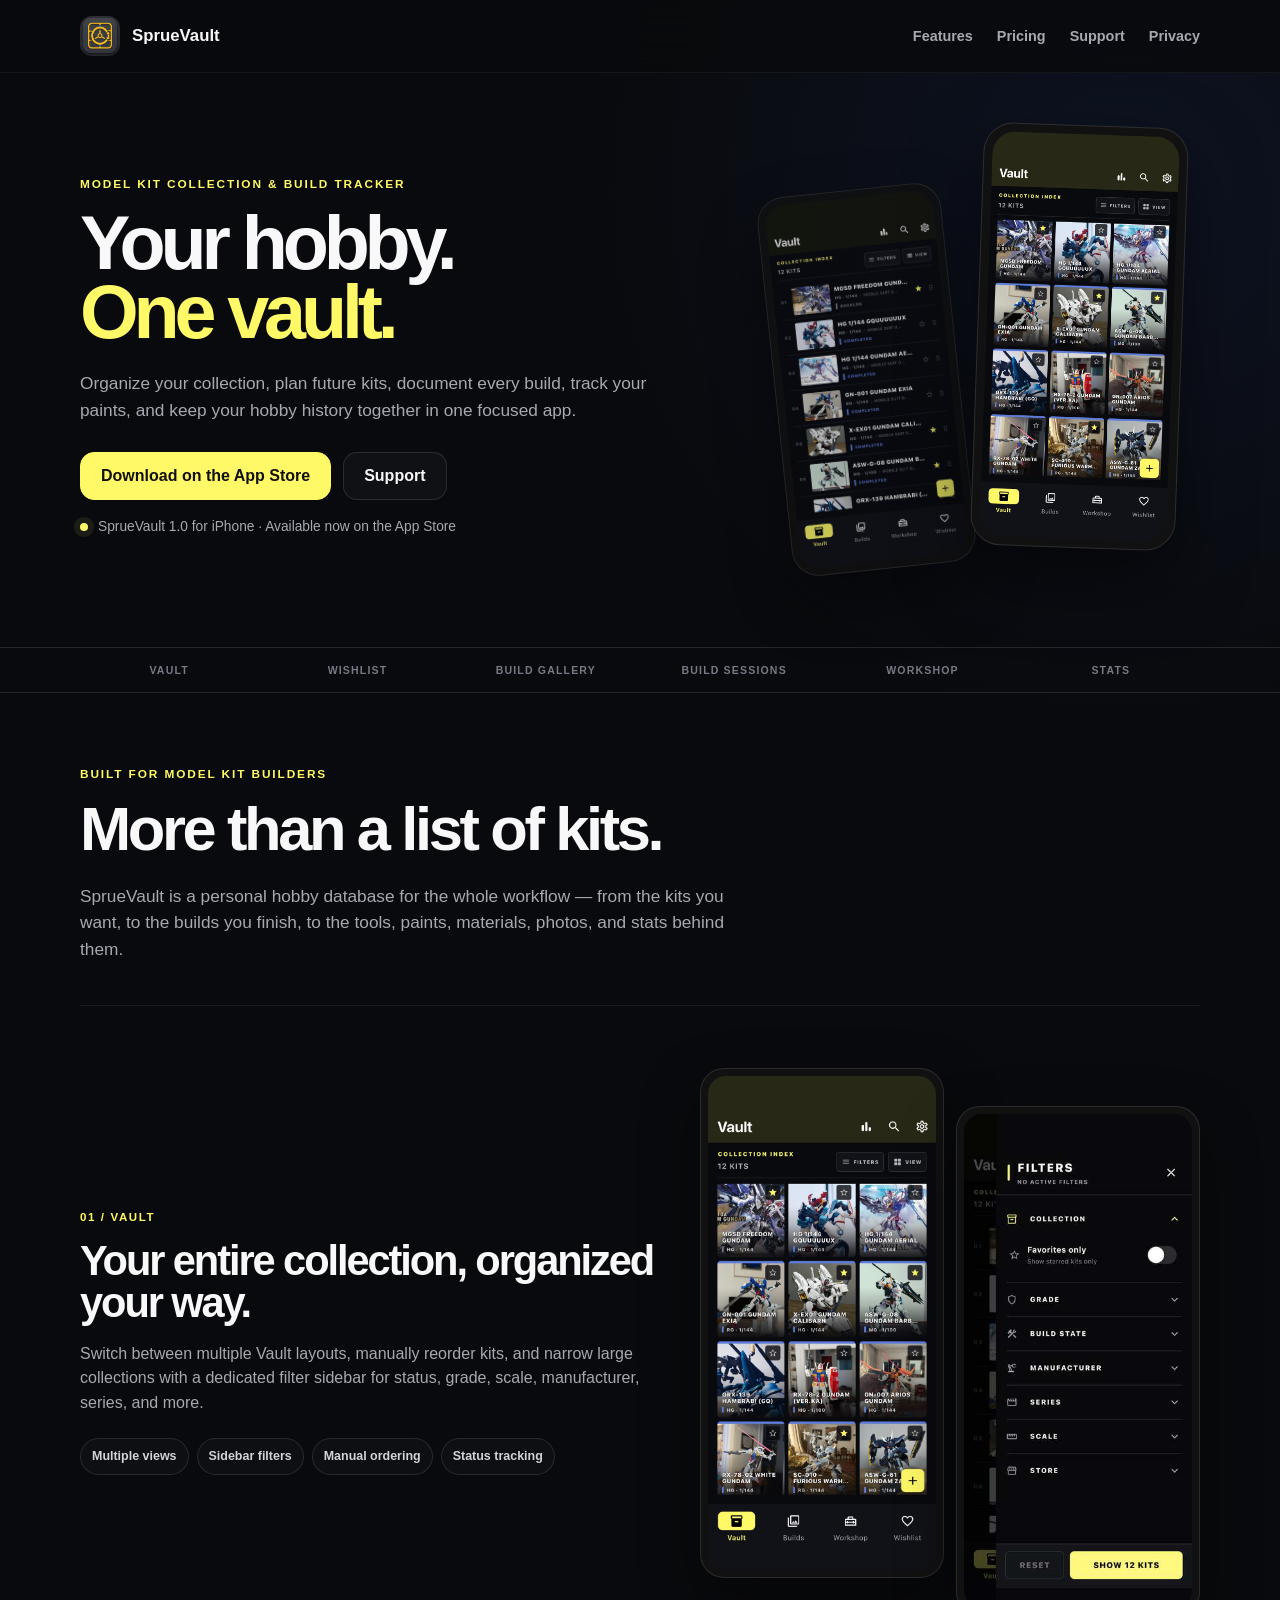
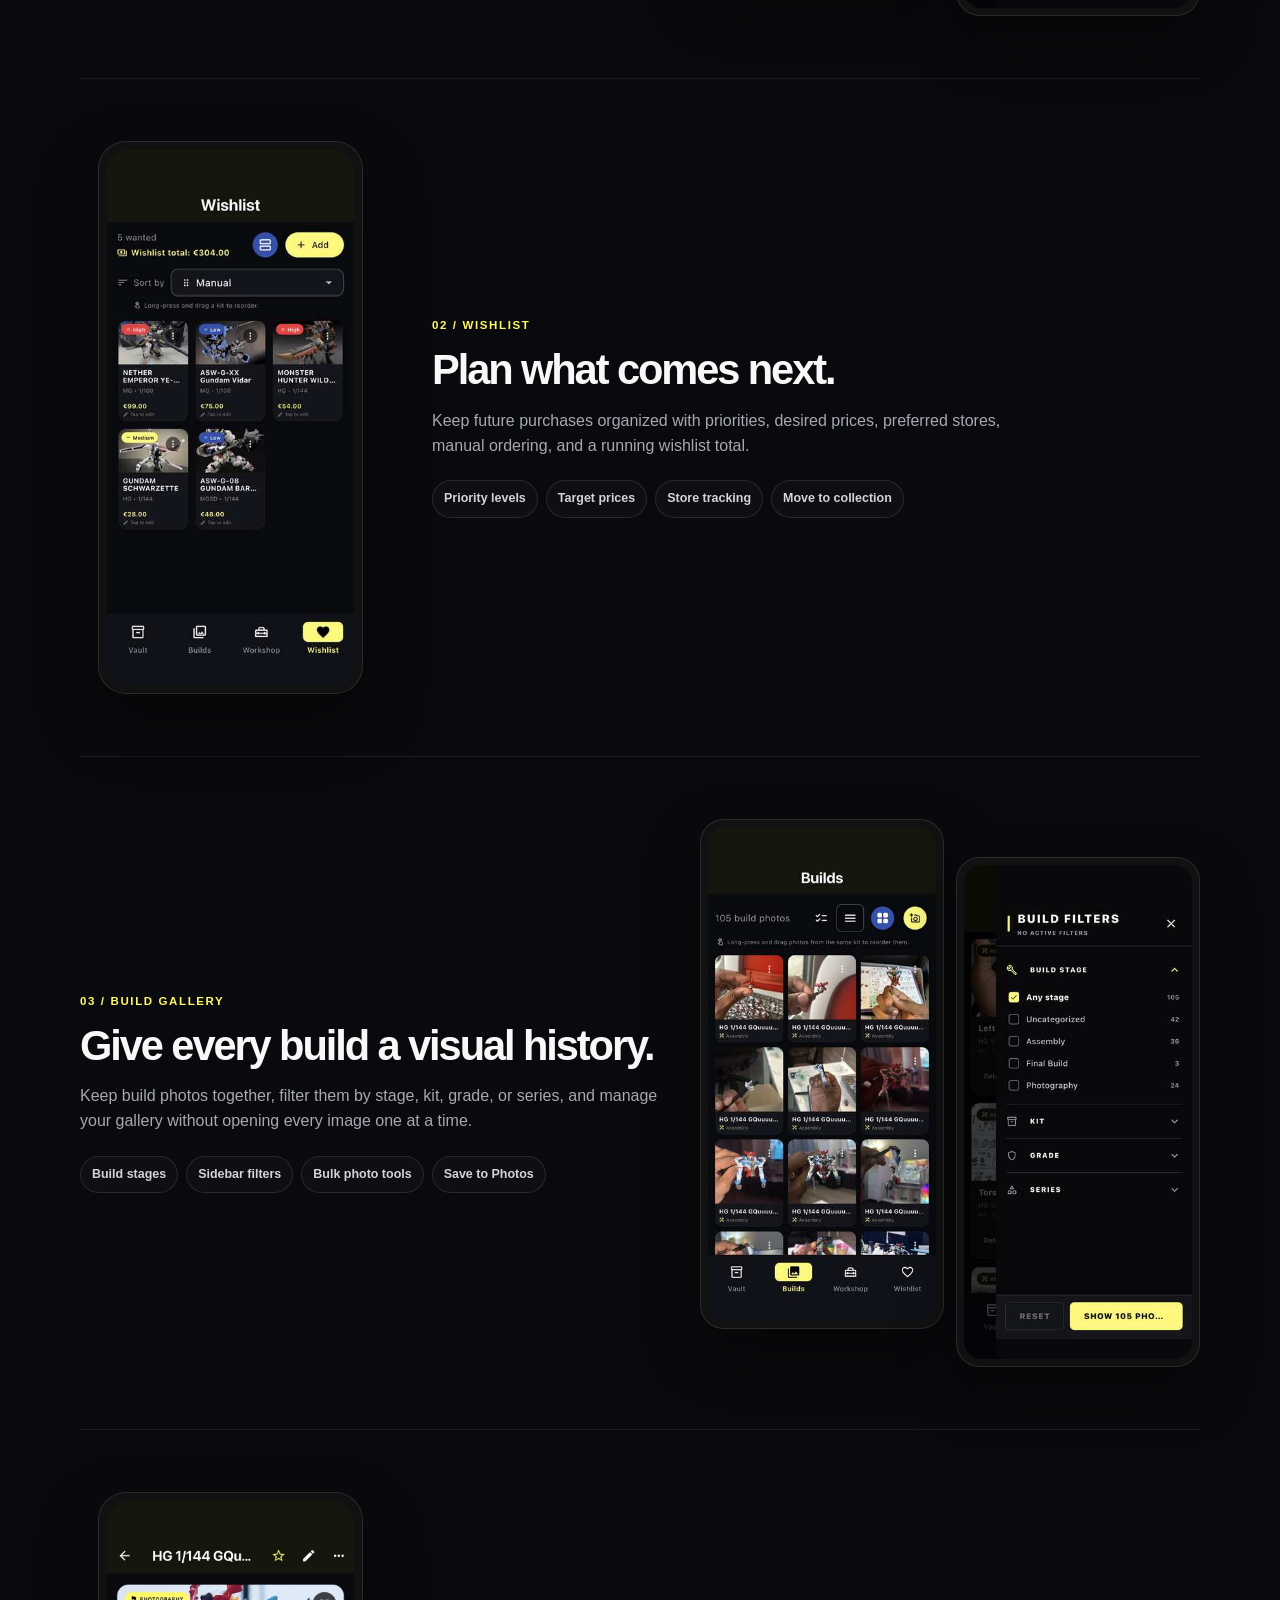
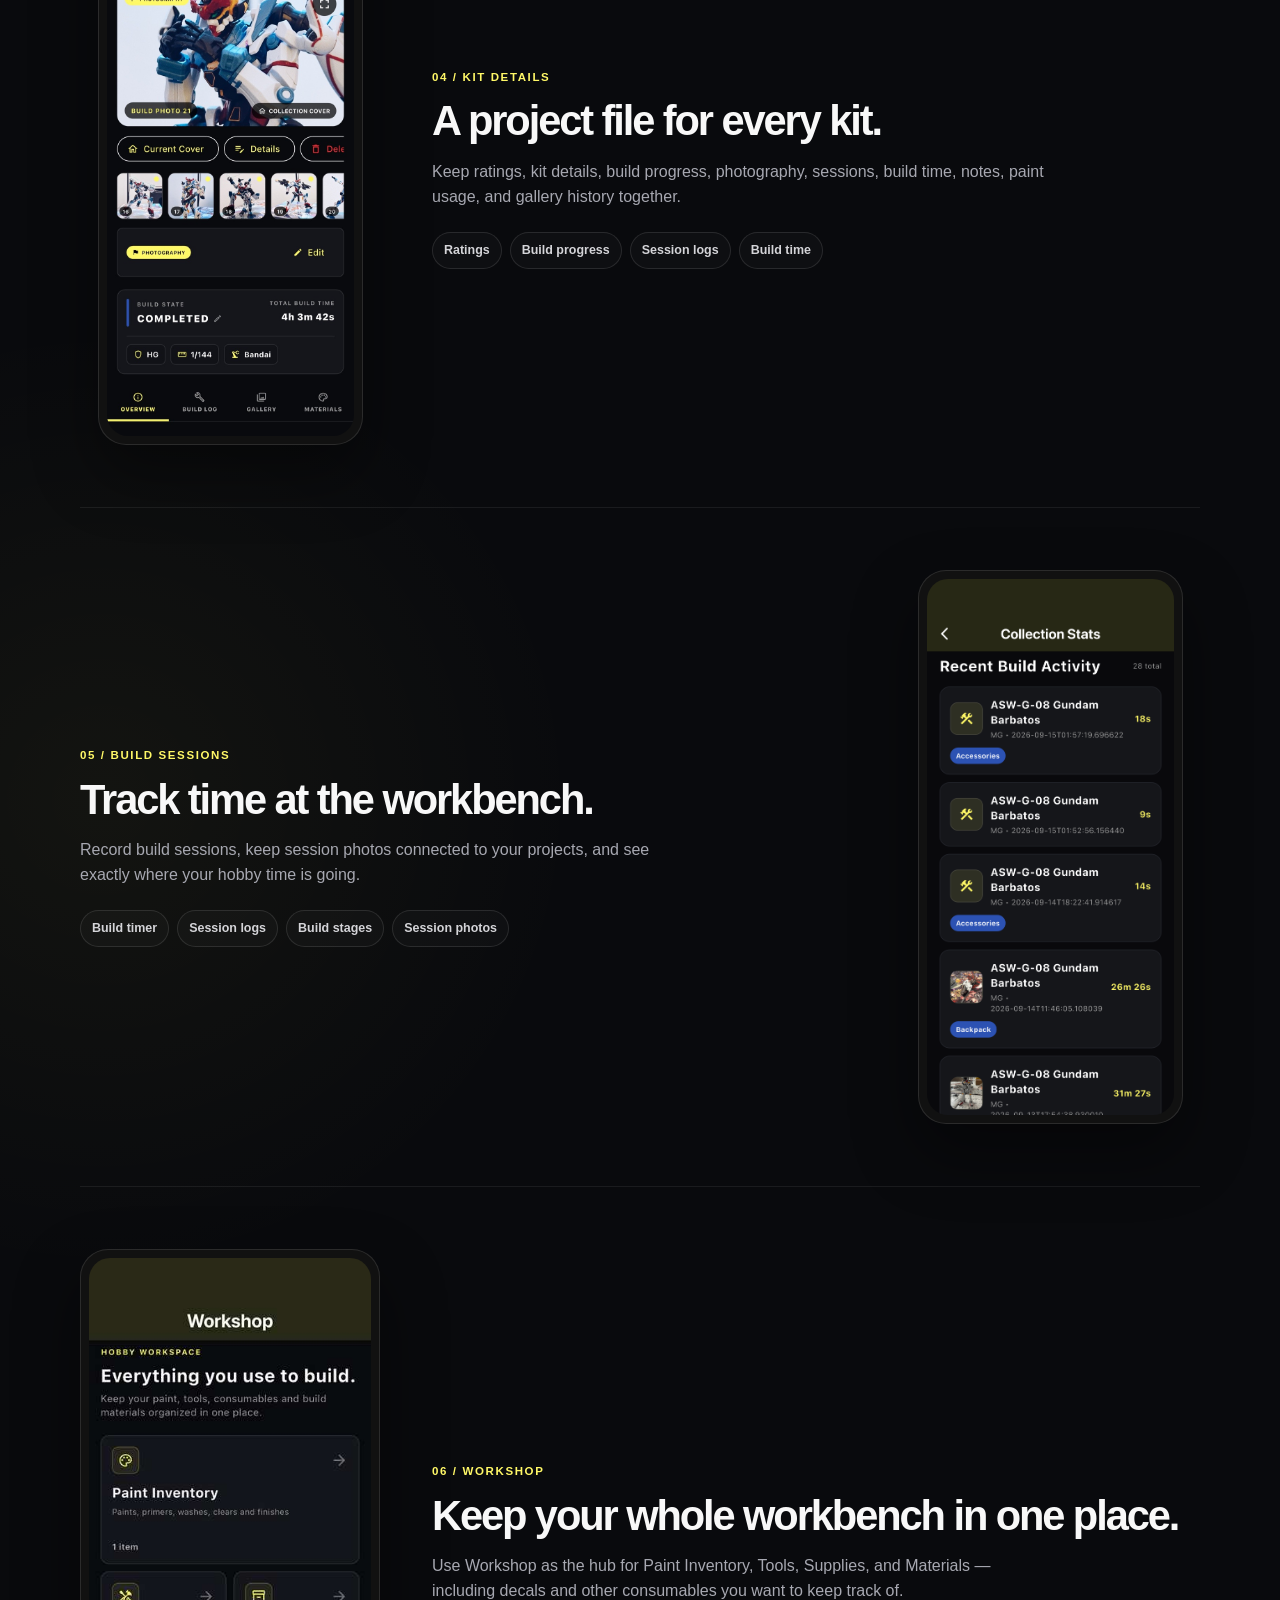
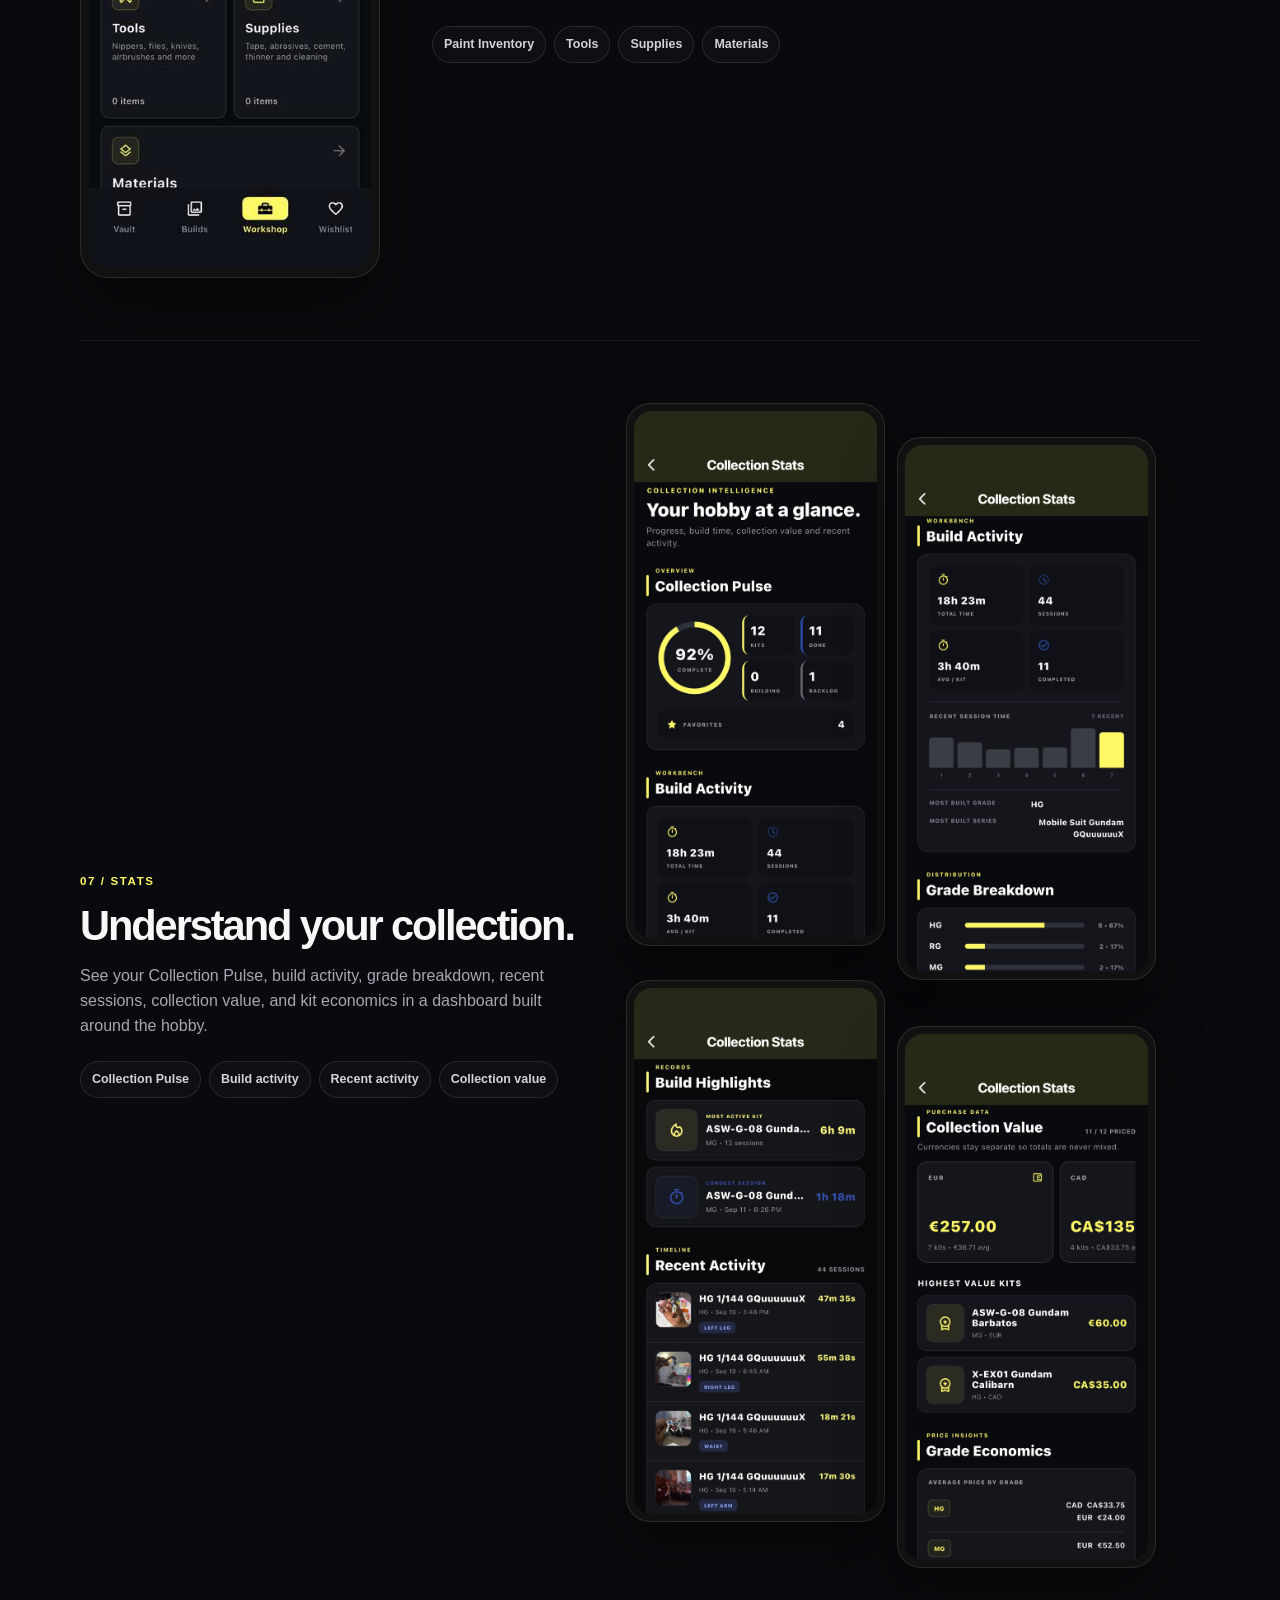
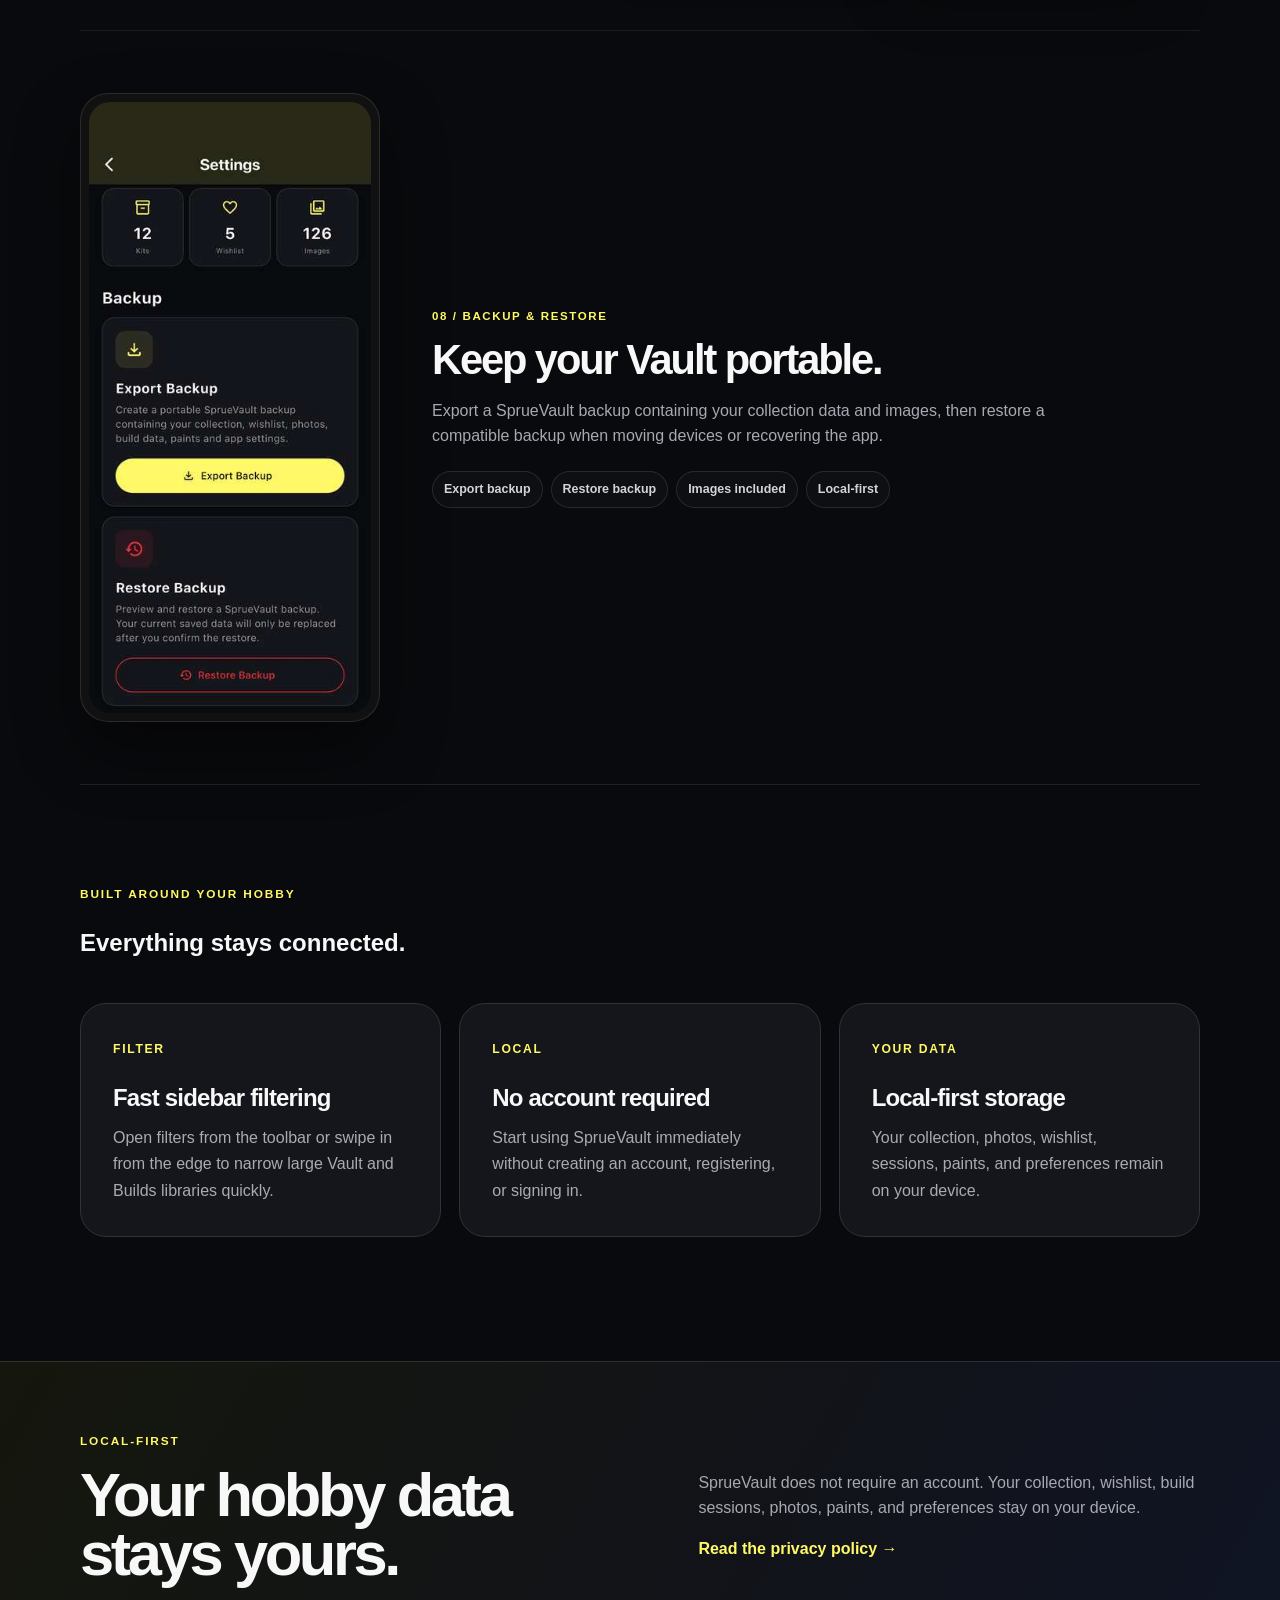
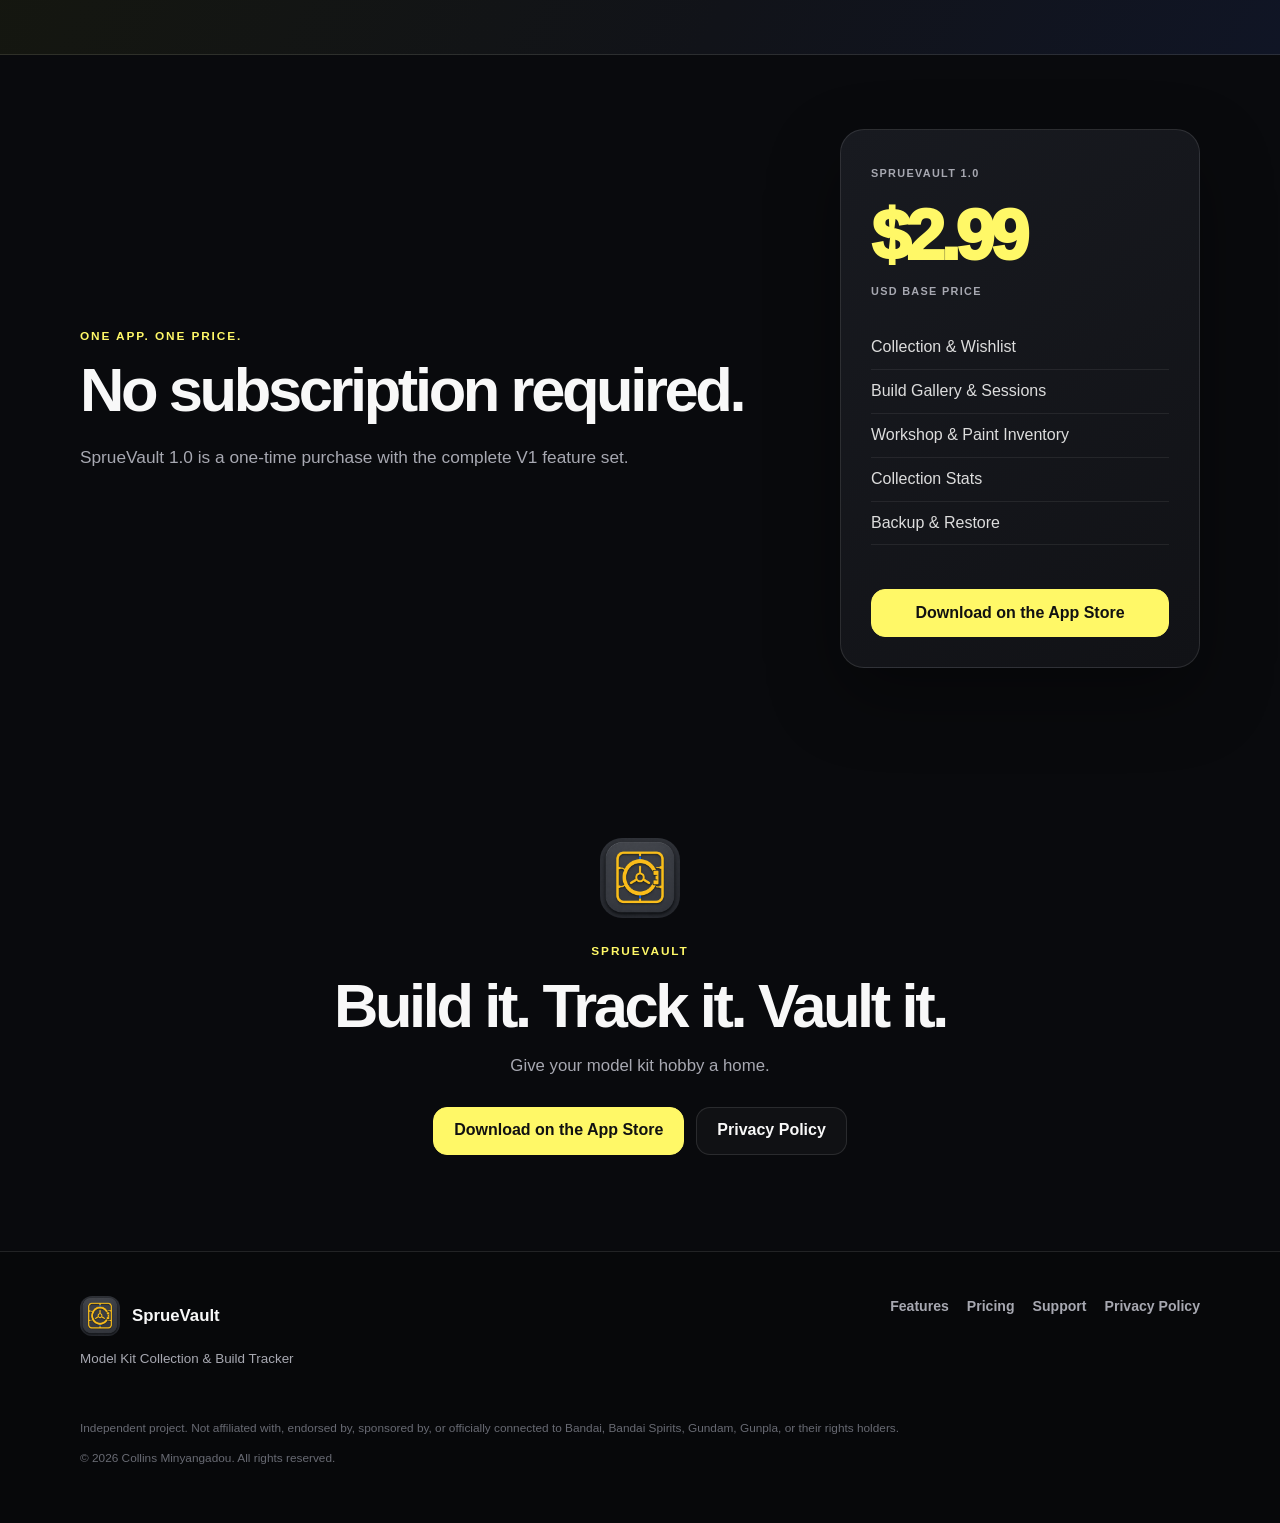
==== commit 5da465eb: "Update index.html" ====
--- a/index.html
+++ b/index.html
@@ -1,75 +1,34 @@
+
 <!doctype html>
 <html lang="en">
 
 <head>
   <meta charset="utf-8">
 
-  <meta
-    name="viewport"
-    content="width=device-width, initial-scale=1"
-  >
-
-  <meta
-    name="theme-color"
-    content="#090A0D"
-  >
+  <meta name="viewport" content="width=device-width, initial-scale=1">
+  <meta name="theme-color" content="#090A0D">
 
   <title>SprueVault — Model Kit Collection & Build Tracker</title>
 
-  <meta
-    name="description"
-    content="Track your model kit collection, wishlist, build progress, photos, workshop inventory, sessions, filters, backups, and hobby stats with SprueVault."
-  >
-
-  <link
-    rel="icon"
-    type="image/png"
-    href="assets/spruevault_icon.png"
-  >
-
-  <link
-    rel="apple-touch-icon"
-    href="assets/spruevault_icon.png"
-  >
-
-  <link
-    rel="stylesheet"
-    href="styles.css"
-  >
+  <meta name="description" content="Track your model kit collection, wishlist, build progress, photos, workshop inventory, sessions, filters, backups, and hobby stats with SprueVault.">
+
+  <link rel="icon" type="image/png" href="assets/spruevault_icon.png">
+  <link rel="apple-touch-icon" href="assets/spruevault_icon.png">
+  <link rel="stylesheet" href="styles.css">
 
   <style>
-
-    html {
-      scroll-behavior: smooth;
-    }
-
-    body {
-      overflow-x: hidden;
-    }
-
-    #collection,
-    #wishlist,
-    #gallery,
-    #sessions,
-    #workshop,
-    #stats,
-    #backup,
-    #pricing,
-    #features {
+    html { scroll-behavior: smooth; }
+    body { overflow-x: hidden; }
+
+    #collection, #wishlist, #gallery, #sessions, #workshop,
+    #stats, #backup, #pricing, #features {
       scroll-margin-top: 110px;
     }
-
-
-    /* =========================================================
-       CLICKABLE FEATURE BAR
-       ========================================================= */
 
     .ticker-grid a {
       color: inherit;
       text-decoration: none;
-      transition:
-        color 160ms ease,
-        transform 160ms ease;
+      transition: color 160ms ease, transform 160ms ease;
     }
 
     .ticker-grid a:hover {
@@ -77,28 +36,7 @@
       transform: translateY(-2px);
     }
 
-
-    /* =========================================================
-       NEW SCREENSHOT LAYOUTS
-       ========================================================= */
-
-    .feature-showcase {
-      display: grid;
-      grid-template-columns: 1fr 1fr;
-      gap: 16px;
-      align-items: start;
-    }
-
-    .feature-showcase .screen-card {
-      width: 100%;
-      max-width: none;
-    }
-
-    .feature-showcase .screen-card.offset {
-      margin-top: 60px;
-    }
-
-
+    .feature-showcase,
     .stats-showcase {
       display: grid;
       grid-template-columns: 1fr 1fr;
@@ -106,15 +44,14 @@
       align-items: start;
     }
 
+    .feature-showcase .screen-card,
     .stats-showcase .screen-card {
       width: 100%;
       max-width: none;
     }
 
-    .stats-showcase .screen-card:nth-child(2) {
-      margin-top: 70px;
-    }
-
+    .feature-showcase .screen-card.offset { margin-top: 60px; }
+    .stats-showcase .screen-card:nth-child(2) { margin-top: 70px; }
 
     .value-showcase {
       position: relative;
@@ -125,7 +62,6 @@
     .value-showcase .screen-card {
       width: min(100%, 330px);
     }
-
 
     .mini-feature-band {
       padding-top: 100px;
@@ -149,16 +85,16 @@
 
     .mini-feature-number {
       color: #fff867;
-      font-size: 0.76rem;
+      font-size: .76rem;
       font-weight: 900;
-      letter-spacing: 0.14em;
+      letter-spacing: .14em;
     }
 
     .mini-feature-card h3 {
       margin: 24px 0 14px;
       font-size: 1.5rem;
       line-height: 1.1;
-      letter-spacing: -0.035em;
+      letter-spacing: -.035em;
     }
 
     .mini-feature-card p {
@@ -167,125 +103,54 @@
       line-height: 1.65;
     }
 
-
-    /* =========================================================
-       RESPONSIVE
-       ========================================================= */
-
     @media (max-width: 900px) {
-
-      .mini-feature-grid {
-        grid-template-columns: 1fr;
-      }
-
-    }
-
+      .mini-feature-grid { grid-template-columns: 1fr; }
+    }
 
     @media (max-width: 700px) {
-
-      .feature-showcase,
-      .stats-showcase {
-        gap: 10px;
-      }
-
-      .feature-showcase .screen-card.offset {
-        margin-top: 32px;
-      }
-
-      .stats-showcase .screen-card:nth-child(2) {
-        margin-top: 36px;
-      }
-
-    }
-
+      .feature-showcase, .stats-showcase { gap: 10px; }
+      .feature-showcase .screen-card.offset { margin-top: 32px; }
+      .stats-showcase .screen-card:nth-child(2) { margin-top: 36px; }
+    }
 
     @media (max-width: 480px) {
-
-      .feature-showcase,
-      .stats-showcase {
+      .feature-showcase, .stats-showcase {
         margin-left: -6px;
         margin-right: -6px;
       }
-
-    }
-
+    }
   </style>
 </head>
 
-
 <body>
 
-
-  <!-- =======================================================
-       NAVIGATION
-       ======================================================= -->
-
+  <!-- NAVIGATION -->
   <header class="nav-wrap">
-
     <nav class="nav">
 
       <a class="brand" href="#top">
-
-        <img
-          src="assets/spruevault_icon.png"
-          alt="SprueVault logo"
-          style="
-            width:40px;
-            height:40px;
-            border-radius:12px;
-            object-fit:cover;
-            display:block;
-          "
-        >
-
-        <span class="brand-name">
-          SprueVault
-        </span>
-
+        <img src="assets/spruevault_icon.png" alt="SprueVault logo"
+          style="width:40px;height:40px;border-radius:12px;object-fit:cover;display:block;">
+        <span class="brand-name">SprueVault</span>
       </a>
 
-
       <div class="nav-links">
-
-        <a href="#features">
-          Features
-        </a>
-
-        <a href="#pricing">
-          Pricing
-        </a>
-
-        <a href="support.html">
-          Support
-        </a>
-
-        <a href="privacy.html">
-          Privacy
-        </a>
-
+        <a href="#features">Features</a>
+        <a href="#pricing">Pricing</a>
+        <a href="support.html">Support</a>
+        <a href="privacy.html">Privacy</a>
       </div>
 
     </nav>
-
   </header>
 
-
-
   <main id="top">
 
-
-    <!-- =====================================================
-         HERO
-         ===================================================== -->
-
+    <!-- HERO -->
     <section class="hero shell">
 
-
       <div class="hero-copy">
-
-        <p class="eyebrow">
-          MODEL KIT COLLECTION & BUILD TRACKER
-        </p>
+        <p class="eyebrow">MODEL KIT COLLECTION & BUILD TRACKER</p>
 
         <h1>
           Your hobby.<br>
@@ -298,951 +163,401 @@
           history together in one focused app.
         </p>
 
-
         <div class="hero-actions">
-
-          <a
-            class="btn primary"
-            href="#features"
-          >
-            Explore SprueVault
+          <a class="btn primary"
+             href="https://apps.apple.com/app/id6811925570"
+             target="_blank"
+             rel="noopener noreferrer">
+            Download on the App Store
           </a>
 
-          <a
-            class="btn secondary"
-            href="support.html"
-          >
+          <a class="btn secondary" href="support.html">
             Support
           </a>
-
-        </div>
-
+        </div>
 
         <div class="availability">
           <span class="pulse"></span>
-          SprueVault 1.0 for iPhone · Coming to the App Store
-        </div>
-
-      </div>
-
-
-
-      <div
-        class="hero-device-stack"
-        aria-label="SprueVault app previews"
-      >
-
+          SprueVault 1.0 for iPhone · Available now on the App Store
+        </div>
+      </div>
+
+      <div class="hero-device-stack" aria-label="SprueVault app previews">
         <div class="phone phone-back">
-
-          <img
-            src="assets/vault-list.jpg"
-            alt="SprueVault Vault list view"
-          >
-
-        </div>
-
-
+          <img src="assets/vault-list.jpg" alt="SprueVault Vault list view">
+        </div>
         <div class="phone phone-front">
-
-          <img
-            src="assets/vault-grid.jpg"
-            alt="SprueVault Vault grid view"
-          >
-
-        </div>
-
-      </div>
-
-
-    </section>
-
-
-
-    <!-- =====================================================
-         CLICKABLE FEATURE BAR
-         ===================================================== -->
-
+          <img src="assets/vault-grid.jpg" alt="SprueVault Vault grid view">
+        </div>
+      </div>
+
+    </section>
+
+    <!-- FEATURE NAVIGATION -->
     <section class="ticker">
-
       <div class="shell ticker-grid">
-
-        <a href="#collection">
-          VAULT
-        </a>
-
-        <a href="#wishlist">
-          WISHLIST
-        </a>
-
-        <a href="#gallery">
-          BUILD GALLERY
-        </a>
-
-        <a href="#sessions">
-          BUILD SESSIONS
-        </a>
-
-        <a href="#workshop">
-          WORKSHOP
-        </a>
-
-        <a href="#stats">
-          STATS
-        </a>
-
-      </div>
-
-    </section>
-
-
-
-    <!-- =====================================================
-         INTRO
-         ===================================================== -->
-
-    <section
-      class="intro shell"
-      id="features"
-    >
-
-      <p class="eyebrow">
-        BUILT FOR MODEL KIT BUILDERS
-      </p>
-
-      <h2>
-        More than a list of kits.
-      </h2>
-
+        <a href="#collection">VAULT</a>
+        <a href="#wishlist">WISHLIST</a>
+        <a href="#gallery">BUILD GALLERY</a>
+        <a href="#sessions">BUILD SESSIONS</a>
+        <a href="#workshop">WORKSHOP</a>
+        <a href="#stats">STATS</a>
+      </div>
+    </section>
+
+    <!-- INTRO -->
+    <section class="intro shell" id="features">
+      <p class="eyebrow">BUILT FOR MODEL KIT BUILDERS</p>
+      <h2>More than a list of kits.</h2>
       <p class="section-lead">
         SprueVault is a personal hobby database for the whole
         workflow — from the kits you want, to the builds you finish,
         to the tools, paints, materials, photos, and stats behind them.
       </p>
-
-    </section>
-
-
-
-    <!-- =====================================================
-         COLLECTION
-         ===================================================== -->
-
-    <section
-      class="feature shell"
-      id="collection"
-    >
-
-
-      <div class="feature-copy">
-
-        <p class="feature-number">
-          01 / VAULT
-        </p>
-
-        <h3>
-          Your entire collection, organized your way.
-        </h3>
-
+    </section>
+
+    <!-- COLLECTION -->
+    <section class="feature shell" id="collection">
+      <div class="feature-copy">
+        <p class="feature-number">01 / VAULT</p>
+        <h3>Your entire collection, organized your way.</h3>
         <p>
           Switch between multiple Vault layouts, manually reorder kits,
           and narrow large collections with a dedicated filter sidebar
           for status, grade, scale, manufacturer, series, and more.
         </p>
-
-
-        <div class="chips">
-
+        <div class="chips">
           <span>Multiple views</span>
           <span>Sidebar filters</span>
           <span>Manual ordering</span>
           <span>Status tracking</span>
-
-        </div>
-
-      </div>
-
-
+        </div>
+      </div>
 
       <div class="feature-showcase">
-
         <div class="screen-card portrait">
-
-          <img
-            src="assets/vault-grid.jpg"
-            alt="SprueVault Vault grid layout"
-          >
-
-        </div>
-
-
+          <img src="assets/vault-grid.jpg" alt="SprueVault Vault grid layout">
+        </div>
         <div class="screen-card portrait offset">
-
-          <img
-            src="assets/vault-filters.jpg"
-            alt="SprueVault Vault filters sidebar"
-          >
-
-        </div>
-
-      </div>
-
-
-    </section>
-
-
-
-    <!-- =====================================================
-         WISHLIST
-         ===================================================== -->
-
-    <section
-      class="feature shell reverse"
-      id="wishlist"
-    >
-
-
-      <div class="feature-copy">
-
-        <p class="feature-number">
-          02 / WISHLIST
-        </p>
-
-        <h3>
-          Plan what comes next.
-        </h3>
-
+          <img src="assets/vault-filters.jpg" alt="SprueVault Vault filters sidebar">
+        </div>
+      </div>
+    </section>
+
+    <!-- WISHLIST -->
+    <section class="feature shell reverse" id="wishlist">
+      <div class="feature-copy">
+        <p class="feature-number">02 / WISHLIST</p>
+        <h3>Plan what comes next.</h3>
         <p>
           Keep future purchases organized with priorities,
           desired prices, preferred stores, manual ordering,
           and a running wishlist total.
         </p>
-
-
-        <div class="chips">
-
+        <div class="chips">
           <span>Priority levels</span>
           <span>Target prices</span>
           <span>Store tracking</span>
           <span>Move to collection</span>
-
-        </div>
-
-      </div>
-
-
-
+        </div>
+      </div>
       <div class="screen-card portrait">
-
-        <img
-          src="assets/wishlist-grid.jpg"
-          alt="SprueVault Wishlist compact grid view"
-        >
-
-      </div>
-
-
-    </section>
-
-
-
-    <!-- =====================================================
-         BUILD GALLERY
-         ===================================================== -->
-
-    <section
-      class="feature shell"
-      id="gallery"
-    >
-
-
-      <div class="feature-copy">
-
-        <p class="feature-number">
-          03 / BUILD GALLERY
-        </p>
-
-        <h3>
-          Give every build a visual history.
-        </h3>
-
+        <img src="assets/wishlist-grid.jpg" alt="SprueVault Wishlist compact grid view">
+      </div>
+    </section>
+
+    <!-- BUILD GALLERY -->
+    <section class="feature shell" id="gallery">
+      <div class="feature-copy">
+        <p class="feature-number">03 / BUILD GALLERY</p>
+        <h3>Give every build a visual history.</h3>
         <p>
           Keep build photos together, filter them by stage, kit,
           grade, or series, and manage your gallery without opening
           every image one at a time.
         </p>
-
-
-        <div class="chips">
-
+        <div class="chips">
           <span>Build stages</span>
           <span>Sidebar filters</span>
           <span>Bulk photo tools</span>
           <span>Save to Photos</span>
-
-        </div>
-
-      </div>
-
-
-
+        </div>
+      </div>
       <div class="feature-showcase">
-
         <div class="screen-card portrait">
-
-          <img
-            src="assets/builds-grid.jpg"
-            alt="SprueVault Builds photo grid"
-          >
-
-        </div>
-
-
+          <img src="assets/builds-grid.jpg" alt="SprueVault Builds photo grid">
+        </div>
         <div class="screen-card portrait offset">
-
-          <img
-            src="assets/builds-filters.jpg"
-            alt="SprueVault Builds filter sidebar"
-          >
-
-        </div>
-
-      </div>
-
-
-    </section>
-
-
-
-    <!-- =====================================================
-         KIT DETAILS
-         ===================================================== -->
-
+          <img src="assets/builds-filters.jpg" alt="SprueVault Builds filter sidebar">
+        </div>
+      </div>
+    </section>
+
+    <!-- KIT DETAILS -->
     <section class="feature shell reverse">
-
-
-      <div class="feature-copy">
-
-        <p class="feature-number">
-          04 / KIT DETAILS
-        </p>
-
-        <h3>
-          A project file for every kit.
-        </h3>
-
+      <div class="feature-copy">
+        <p class="feature-number">04 / KIT DETAILS</p>
+        <h3>A project file for every kit.</h3>
         <p>
           Keep ratings, kit details, build progress, photography,
           sessions, build time, notes, paint usage, and gallery
           history together.
         </p>
-
-
-        <div class="chips">
-
+        <div class="chips">
           <span>Ratings</span>
           <span>Build progress</span>
           <span>Session logs</span>
           <span>Build time</span>
-
-        </div>
-
-      </div>
-
-
-
+        </div>
+      </div>
       <div class="screen-card portrait">
-
-      <img src="assets/kit-detail-v2.jpg" alt="SprueVault kit detail overview with build photos, status, kit information and tracked build time">
-
-      </div>
-
-
-    </section>
-
-
-
-    <!-- =====================================================
-         BUILD SESSIONS
-         ===================================================== -->
-
-    <section
-      class="feature shell"
-      id="sessions"
-    >
-
-
-      <div class="feature-copy">
-
-        <p class="feature-number">
-          05 / BUILD SESSIONS
-        </p>
-
-        <h3>
-          Track time at the workbench.
-        </h3>
-
+        <img src="assets/kit-detail-v2.jpg"
+             alt="SprueVault kit detail overview with build photos, status, kit information and tracked build time">
+      </div>
+    </section>
+
+    <!-- BUILD SESSIONS -->
+    <section class="feature shell" id="sessions">
+      <div class="feature-copy">
+        <p class="feature-number">05 / BUILD SESSIONS</p>
+        <h3>Track time at the workbench.</h3>
         <p>
           Record build sessions, keep session photos connected
           to your projects, and see exactly where your hobby time
           is going.
         </p>
-
-
-        <div class="chips">
-
+        <div class="chips">
           <span>Build timer</span>
           <span>Session logs</span>
           <span>Build stages</span>
           <span>Session photos</span>
-
-        </div>
-
-      </div>
-
-
-
+        </div>
+      </div>
       <div class="screen-card portrait">
-
-        <img
-          src="assets/support-build-activity.png"
-          alt="SprueVault recent build activity"
-        >
-
-      </div>
-
-
-    </section>
-
-
-
-    <!-- =====================================================
-         WORKSHOP
-         ===================================================== -->
-
-    <section
-      class="feature shell reverse"
-      id="workshop"
-    >
-
-
-      <div class="feature-copy">
-
-        <p class="feature-number">
-          06 / WORKSHOP
-        </p>
-
-        <h3>
-          Keep your whole workbench in one place.
-        </h3>
-
+        <img src="assets/support-build-activity.png" alt="SprueVault recent build activity">
+      </div>
+    </section>
+
+    <!-- WORKSHOP -->
+    <section class="feature shell reverse" id="workshop">
+      <div class="feature-copy">
+        <p class="feature-number">06 / WORKSHOP</p>
+        <h3>Keep your whole workbench in one place.</h3>
         <p>
           Use Workshop as the hub for Paint Inventory, Tools,
           Supplies, and Materials — including decals and other
           consumables you want to keep track of.
         </p>
-
-
-        <div class="chips">
-
+        <div class="chips">
           <span>Paint Inventory</span>
           <span>Tools</span>
           <span>Supplies</span>
           <span>Materials</span>
-
-        </div>
-
-      </div>
-
-
-
+        </div>
+      </div>
       <div class="screen-card portrait">
-
-        <img
-          src="assets/workshop.jpg"
-          alt="SprueVault Workshop hub"
-        >
-
-      </div>
-
-
-    </section>
-
-
-
-    <!-- =====================================================
-         STATS
-         ===================================================== -->
-
-    <section
-      class="feature shell"
-      id="stats"
-    >
-
-
-      <div class="feature-copy">
-
-        <p class="feature-number">
-          07 / STATS
-        </p>
-
-        <h3>
-          Understand your collection.
-        </h3>
-
+        <img src="assets/workshop.jpg" alt="SprueVault Workshop hub">
+      </div>
+    </section>
+
+    <!-- STATS -->
+    <section class="feature shell" id="stats">
+      <div class="feature-copy">
+        <p class="feature-number">07 / STATS</p>
+        <h3>Understand your collection.</h3>
         <p>
           See your Collection Pulse, build activity, grade breakdown,
           recent sessions, collection value, and kit economics in a
           dashboard built around the hobby.
         </p>
-
-
-        <div class="chips">
-
+        <div class="chips">
           <span>Collection Pulse</span>
           <span>Build activity</span>
           <span>Recent activity</span>
           <span>Collection value</span>
-
-        </div>
-
-      </div>
-
-
-
+        </div>
+      </div>
       <div class="stats-showcase">
-
         <div class="screen-card portrait">
-
-          <img
-            src="assets/stats-pulse.jpg"
-            alt="SprueVault Collection Pulse statistics"
-          >
-
-        </div>
-
-
+          <img src="assets/stats-pulse.jpg" alt="SprueVault Collection Pulse statistics">
+        </div>
         <div class="screen-card portrait">
-
-          <img
-            src="assets/stats-activity.jpg"
-            alt="SprueVault Build Activity statistics"
-          >
-
-        </div>
-
-
+          <img src="assets/stats-activity.jpg" alt="SprueVault Build Activity statistics">
+        </div>
         <div class="screen-card portrait">
-
-          <img
-            src="assets/stats-recent.jpg"
-            alt="SprueVault Recent Activity"
-          >
-
-        </div>
-
-
+          <img src="assets/stats-recent.jpg" alt="SprueVault Recent Activity">
+        </div>
         <div class="screen-card portrait">
-
-          <img
-            src="assets/stats-value.jpg"
-            alt="SprueVault Collection Value and grade economics"
-          >
-
-        </div>
-
-      </div>
-
-
-    </section>
-
-
-
-    <!-- =====================================================
-         BACKUP & RESTORE
-         ===================================================== -->
-
-    <section
-      class="feature shell reverse"
-      id="backup"
-    >
-
-
-      <div class="feature-copy">
-
-        <p class="feature-number">
-          08 / BACKUP & RESTORE
-        </p>
-
-        <h3>
-          Keep your Vault portable.
-        </h3>
-
+          <img src="assets/stats-value.jpg" alt="SprueVault Collection Value and grade economics">
+        </div>
+      </div>
+    </section>
+
+    <!-- BACKUP & RESTORE -->
+    <section class="feature shell reverse" id="backup">
+      <div class="feature-copy">
+        <p class="feature-number">08 / BACKUP & RESTORE</p>
+        <h3>Keep your Vault portable.</h3>
         <p>
           Export a SprueVault backup containing your collection data
           and images, then restore a compatible backup when moving
           devices or recovering the app.
         </p>
-
-
-        <div class="chips">
-
+        <div class="chips">
           <span>Export backup</span>
           <span>Restore backup</span>
           <span>Images included</span>
           <span>Local-first</span>
-
-        </div>
-
-      </div>
-
-
+        </div>
+      </div>
       <div class="screen-card portrait">
-
-        <img
-          src="assets/backup.jpg"
-          alt="SprueVault Backup and Restore settings"
-        >
-
-      </div>
-
-
-    </section>
-
-
-
-    <!-- =====================================================
-         CORE FEATURES
-         ===================================================== -->
-
+        <img src="assets/backup.jpg" alt="SprueVault Backup and Restore settings">
+      </div>
+    </section>
+
+    <!-- CORE FEATURES -->
     <section class="mini-feature-band shell">
-
-
-      <p class="eyebrow">
-        BUILT AROUND YOUR HOBBY
-      </p>
-
-      <h2>
-        Everything stays connected.
-      </h2>
-
+      <p class="eyebrow">BUILT AROUND YOUR HOBBY</p>
+      <h2>Everything stays connected.</h2>
 
       <div class="mini-feature-grid">
-
-
         <article class="mini-feature-card">
-
-          <span class="mini-feature-number">
-            FILTER
-          </span>
-
-          <h3>
-            Fast sidebar filtering
-          </h3>
-
+          <span class="mini-feature-number">FILTER</span>
+          <h3>Fast sidebar filtering</h3>
           <p>
             Open filters from the toolbar or swipe in from the edge
             to narrow large Vault and Builds libraries quickly.
           </p>
-
         </article>
 
-
-
         <article class="mini-feature-card">
-
-          <span class="mini-feature-number">
-            LOCAL
-          </span>
-
-          <h3>
-            No account required
-          </h3>
-
+          <span class="mini-feature-number">LOCAL</span>
+          <h3>No account required</h3>
           <p>
             Start using SprueVault immediately without creating
             an account, registering, or signing in.
           </p>
-
         </article>
 
-
-
         <article class="mini-feature-card">
-
-          <span class="mini-feature-number">
-            YOUR DATA
-          </span>
-
-          <h3>
-            Local-first storage
-          </h3>
-
+          <span class="mini-feature-number">YOUR DATA</span>
+          <h3>Local-first storage</h3>
           <p>
             Your collection, photos, wishlist, sessions, paints,
             and preferences remain on your device.
           </p>
-
         </article>
-
-
-      </div>
-
-
-    </section>
-
-
-
-    <!-- =====================================================
-         PRIVACY
-         ===================================================== -->
-
+      </div>
+    </section>
+
+    <!-- PRIVACY -->
     <section class="privacy-band">
-
       <div class="shell privacy-grid">
-
-
         <div>
-
-          <p class="eyebrow">
-            LOCAL-FIRST
-          </p>
-
-          <h2>
-            Your hobby data stays yours.
-          </h2>
-
-        </div>
-
-
-
+          <p class="eyebrow">LOCAL-FIRST</p>
+          <h2>Your hobby data stays yours.</h2>
+        </div>
         <div class="privacy-copy">
-
           <p>
             SprueVault does not require an account. Your
             collection, wishlist, build sessions, photos, paints,
             and preferences stay on your device.
           </p>
-
-          <a href="privacy.html">
-            Read the privacy policy →
-          </a>
-
-        </div>
-
-
-      </div>
-
-    </section>
-
-
-
-    <!-- =====================================================
-         PRICING
-         ===================================================== -->
-
-    <section
-      class="pricing shell"
-      id="pricing"
-    >
-
-
+          <a href="privacy.html">Read the privacy policy →</a>
+        </div>
+      </div>
+    </section>
+
+    <!-- PRICING -->
+    <section class="pricing shell" id="pricing">
       <div class="pricing-copy">
-
-        <p class="eyebrow">
-          ONE APP. ONE PRICE.
-        </p>
-
-        <h2>
-          No subscription required.
-        </h2>
-
+        <p class="eyebrow">ONE APP. ONE PRICE.</p>
+        <h2>No subscription required.</h2>
         <p class="section-lead">
           SprueVault 1.0 is a one-time purchase with the complete
           V1 feature set.
         </p>
-
-      </div>
-
-
+      </div>
 
       <div class="price-card">
-
-        <span class="small">
-          SPRUEVAULT 1.0
-        </span>
-
-        <div class="price">
-          $2.99
-        </div>
-
-        <span class="small">
-          USD BASE PRICE
-        </span>
-
+        <span class="small">SPRUEVAULT 1.0</span>
+        <div class="price">$2.99</div>
+        <span class="small">USD BASE PRICE</span>
 
         <ul>
-
           <li>Collection & Wishlist</li>
           <li>Build Gallery & Sessions</li>
           <li>Workshop & Paint Inventory</li>
           <li>Collection Stats</li>
           <li>Backup & Restore</li>
-
         </ul>
 
-
-        <div class="coming">
-          Coming to the App Store
-        </div>
-
-      </div>
-
-
-    </section>
-
-
-
-    <!-- =====================================================
-         FINAL CTA
-         ===================================================== -->
-
+        <a class="btn primary"
+           href="https://apps.apple.com/app/id6811925570"
+           target="_blank"
+           rel="noopener noreferrer"
+           style="width:100%;margin-top:20px;text-align:center;">
+          Download on the App Store
+        </a>
+      </div>
+    </section>
+
+    <!-- FINAL CTA -->
     <section class="final-cta shell">
-
-      <img
-        src="assets/spruevault_icon.png"
-        alt="SprueVault"
-        style="
-          width:80px;
-          height:80px;
-          border-radius:22px;
-          object-fit:cover;
-          margin:0 auto 24px;
-          display:block;
-        "
-      >
-
-      <p class="eyebrow">
-        SPRUEVAULT
-      </p>
-
-      <h2>
-        Build it. Track it. Vault it.
-      </h2>
-
-      <p>
-        Give your model kit hobby a home.
-      </p>
-
+      <img src="assets/spruevault_icon.png"
+           alt="SprueVault"
+           style="width:80px;height:80px;border-radius:22px;object-fit:cover;margin:0 auto 24px;display:block;">
+
+      <p class="eyebrow">SPRUEVAULT</p>
+      <h2>Build it. Track it. Vault it.</h2>
+      <p>Give your model kit hobby a home.</p>
 
       <div class="hero-actions centered">
-
-        <a
-          class="btn primary"
-          href="support.html"
-        >
-          Get Support
+        <a class="btn primary"
+           href="https://apps.apple.com/app/id6811925570"
+           target="_blank"
+           rel="noopener noreferrer">
+          Download on the App Store
         </a>
 
-        <a
-          class="btn secondary"
-          href="privacy.html"
-        >
+        <a class="btn secondary" href="privacy.html">
           Privacy Policy
         </a>
-
-      </div>
-
-    </section>
-
+      </div>
+    </section>
 
   </main>
 
-
-
-  <!-- =======================================================
-       FOOTER
-       ======================================================= -->
-
+  <!-- FOOTER -->
   <footer>
-
     <div class="shell footer-grid">
-
-
       <div>
-
-        <a
-          class="brand"
-          href="#top"
-        >
-
-          <img
-            src="assets/spruevault_icon.png"
-            alt="SprueVault logo"
-            style="
-              width:40px;
-              height:40px;
-              border-radius:12px;
-              object-fit:cover;
-              display:block;
-            "
-          >
-
-          <span class="brand-name">
-            SprueVault
-          </span>
-
+        <a class="brand" href="#top">
+          <img src="assets/spruevault_icon.png"
+               alt="SprueVault logo"
+               style="width:40px;height:40px;border-radius:12px;object-fit:cover;display:block;">
+          <span class="brand-name">SprueVault</span>
         </a>
-
-        <p class="footer-desc">
-          Model Kit Collection & Build Tracker
-        </p>
-
-      </div>
-
-
+        <p class="footer-desc">Model Kit Collection & Build Tracker</p>
+      </div>
 
       <div class="footer-links">
-
-        <a href="#features">
-          Features
-        </a>
-
-        <a href="#pricing">
-          Pricing
-        </a>
-
-        <a href="support.html">
-          Support
-        </a>
-
-        <a href="privacy.html">
-          Privacy Policy
-        </a>
-
-      </div>
-
-
+        <a href="#features">Features</a>
+        <a href="#pricing">Pricing</a>
+        <a href="support.html">Support</a>
+        <a href="privacy.html">Privacy Policy</a>
+      </div>
 
       <div class="legal">
-
         <p>
           Independent project. Not affiliated with, endorsed by,
           sponsored by, or officially connected to Bandai,
           Bandai Spirits, Gundam, Gunpla, or their rights holders.
         </p>
-
-        <p>
-          © 2026 Collins Minyangadou. All rights reserved.
-        </p>
-
-      </div>
-
-
+        <p>© 2026 Collins Minyangadou. All rights reserved.</p>
+      </div>
     </div>
-
   </footer>
 
-
 </body>
-
 </html>
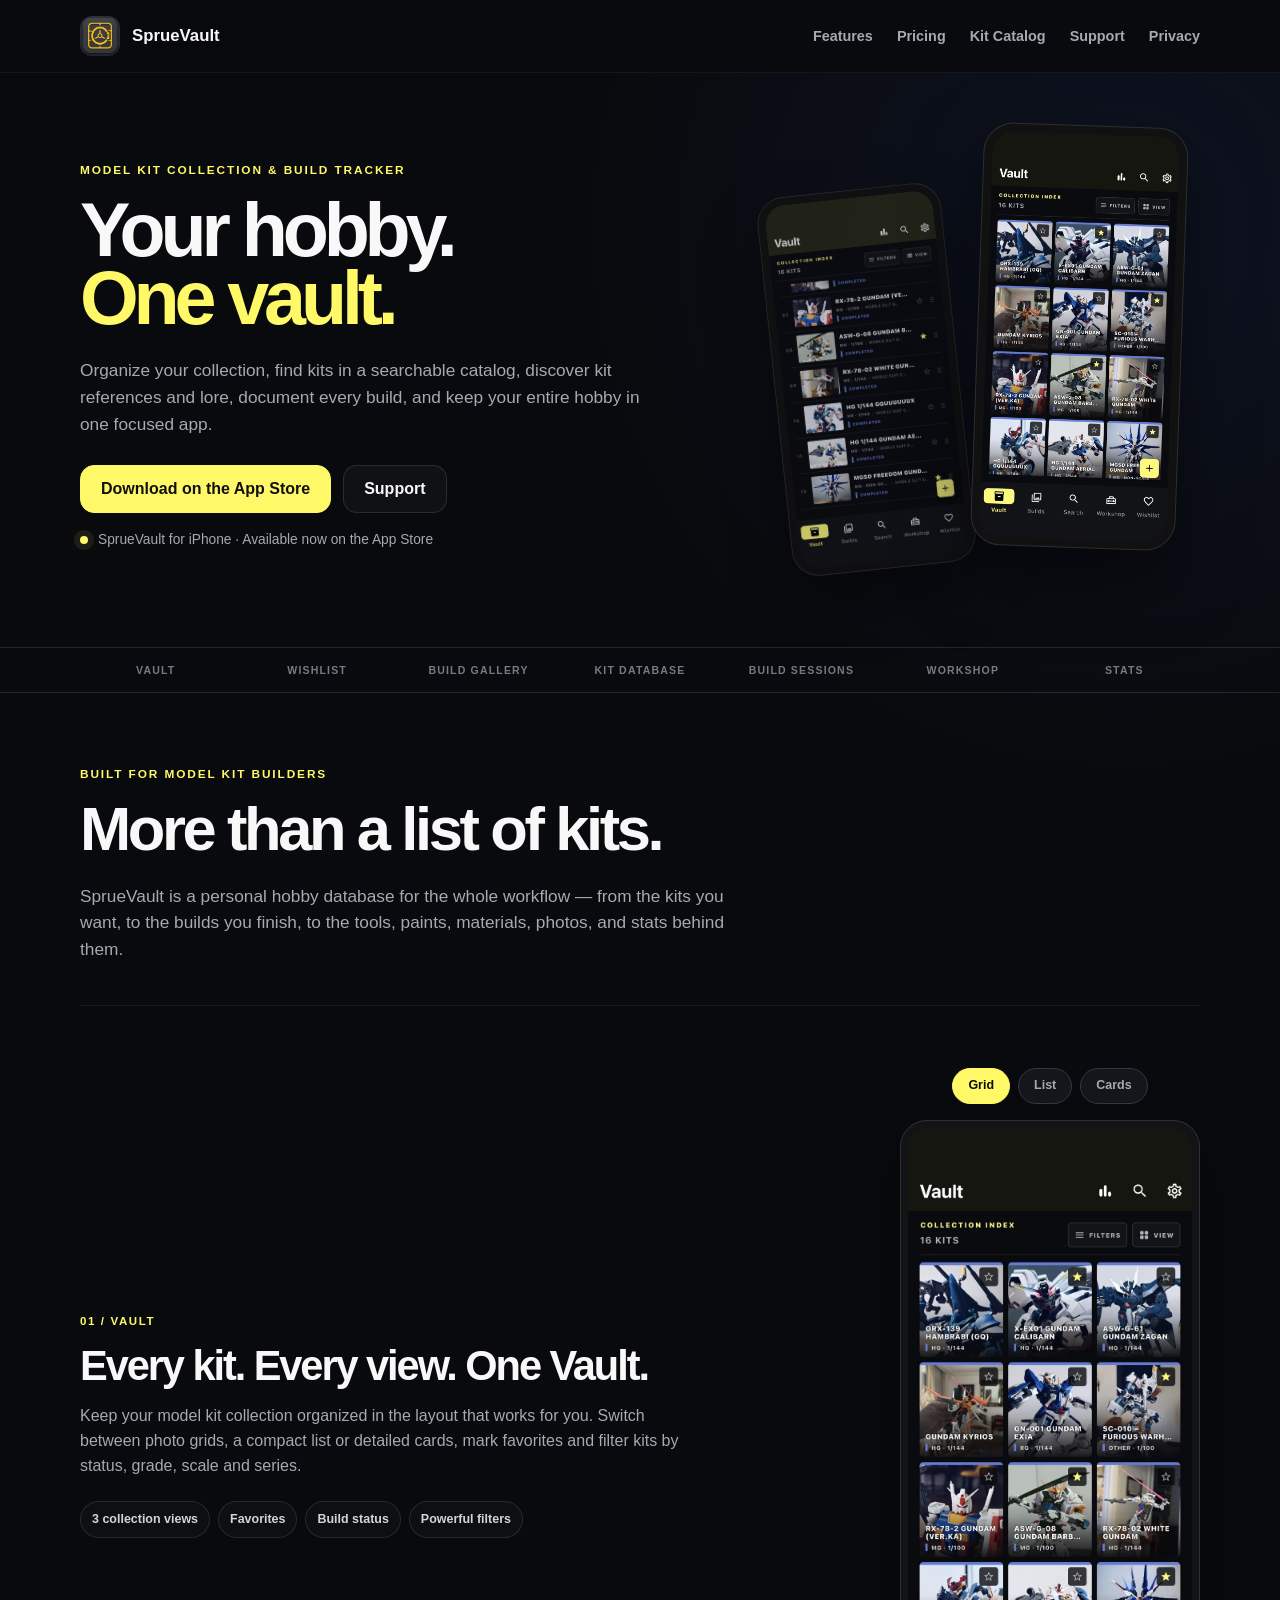
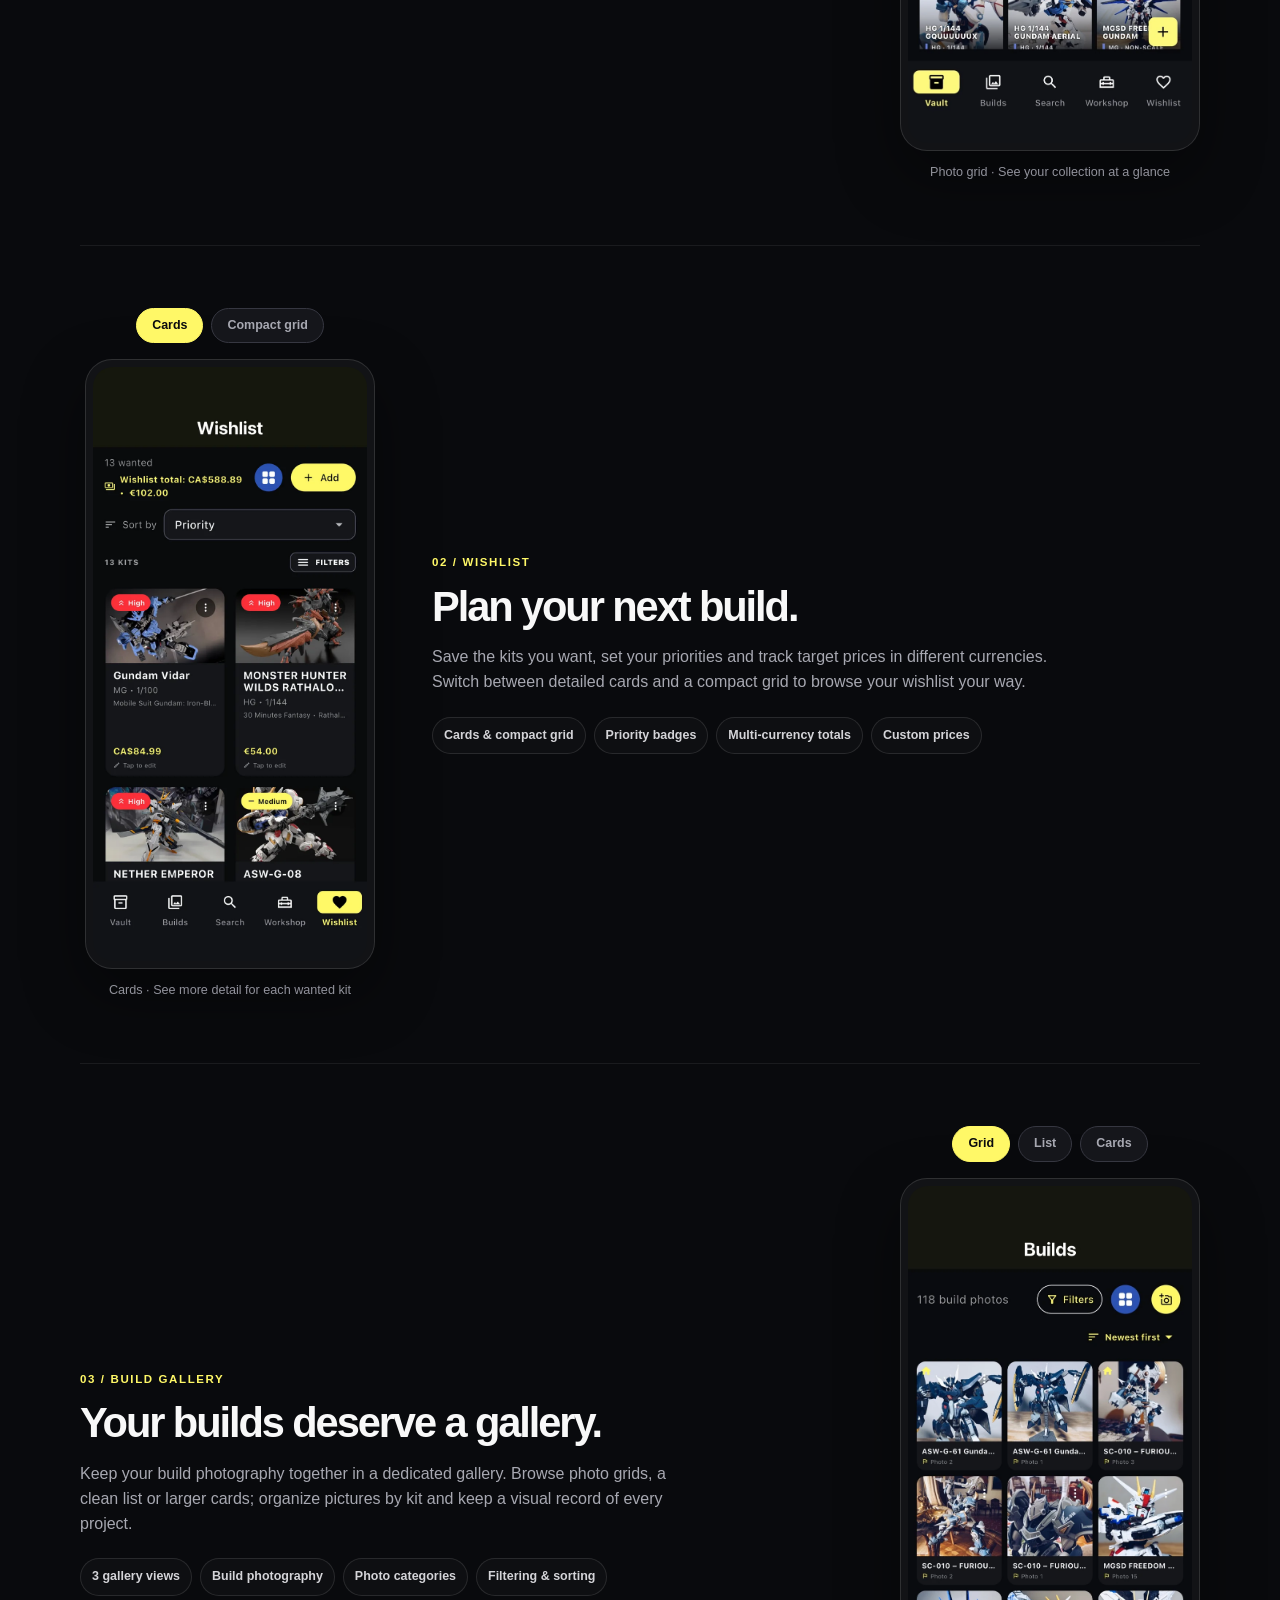
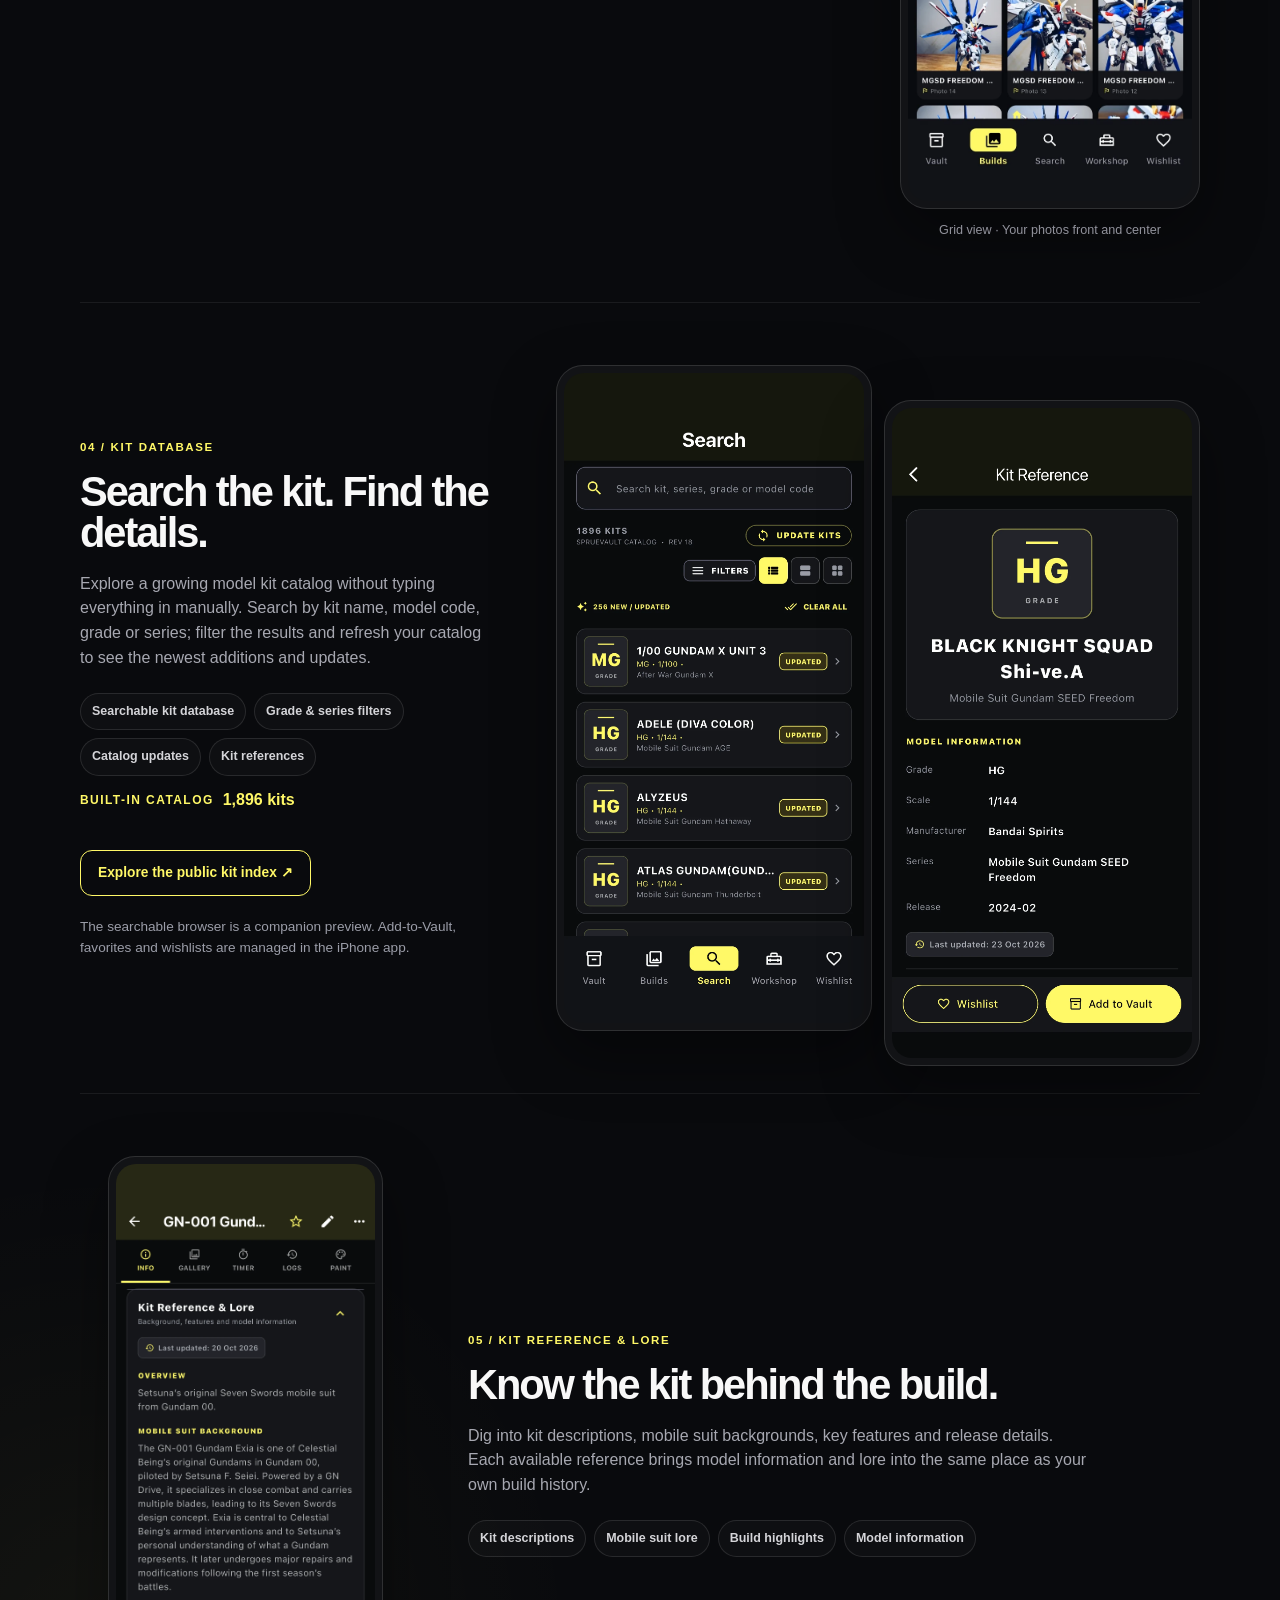
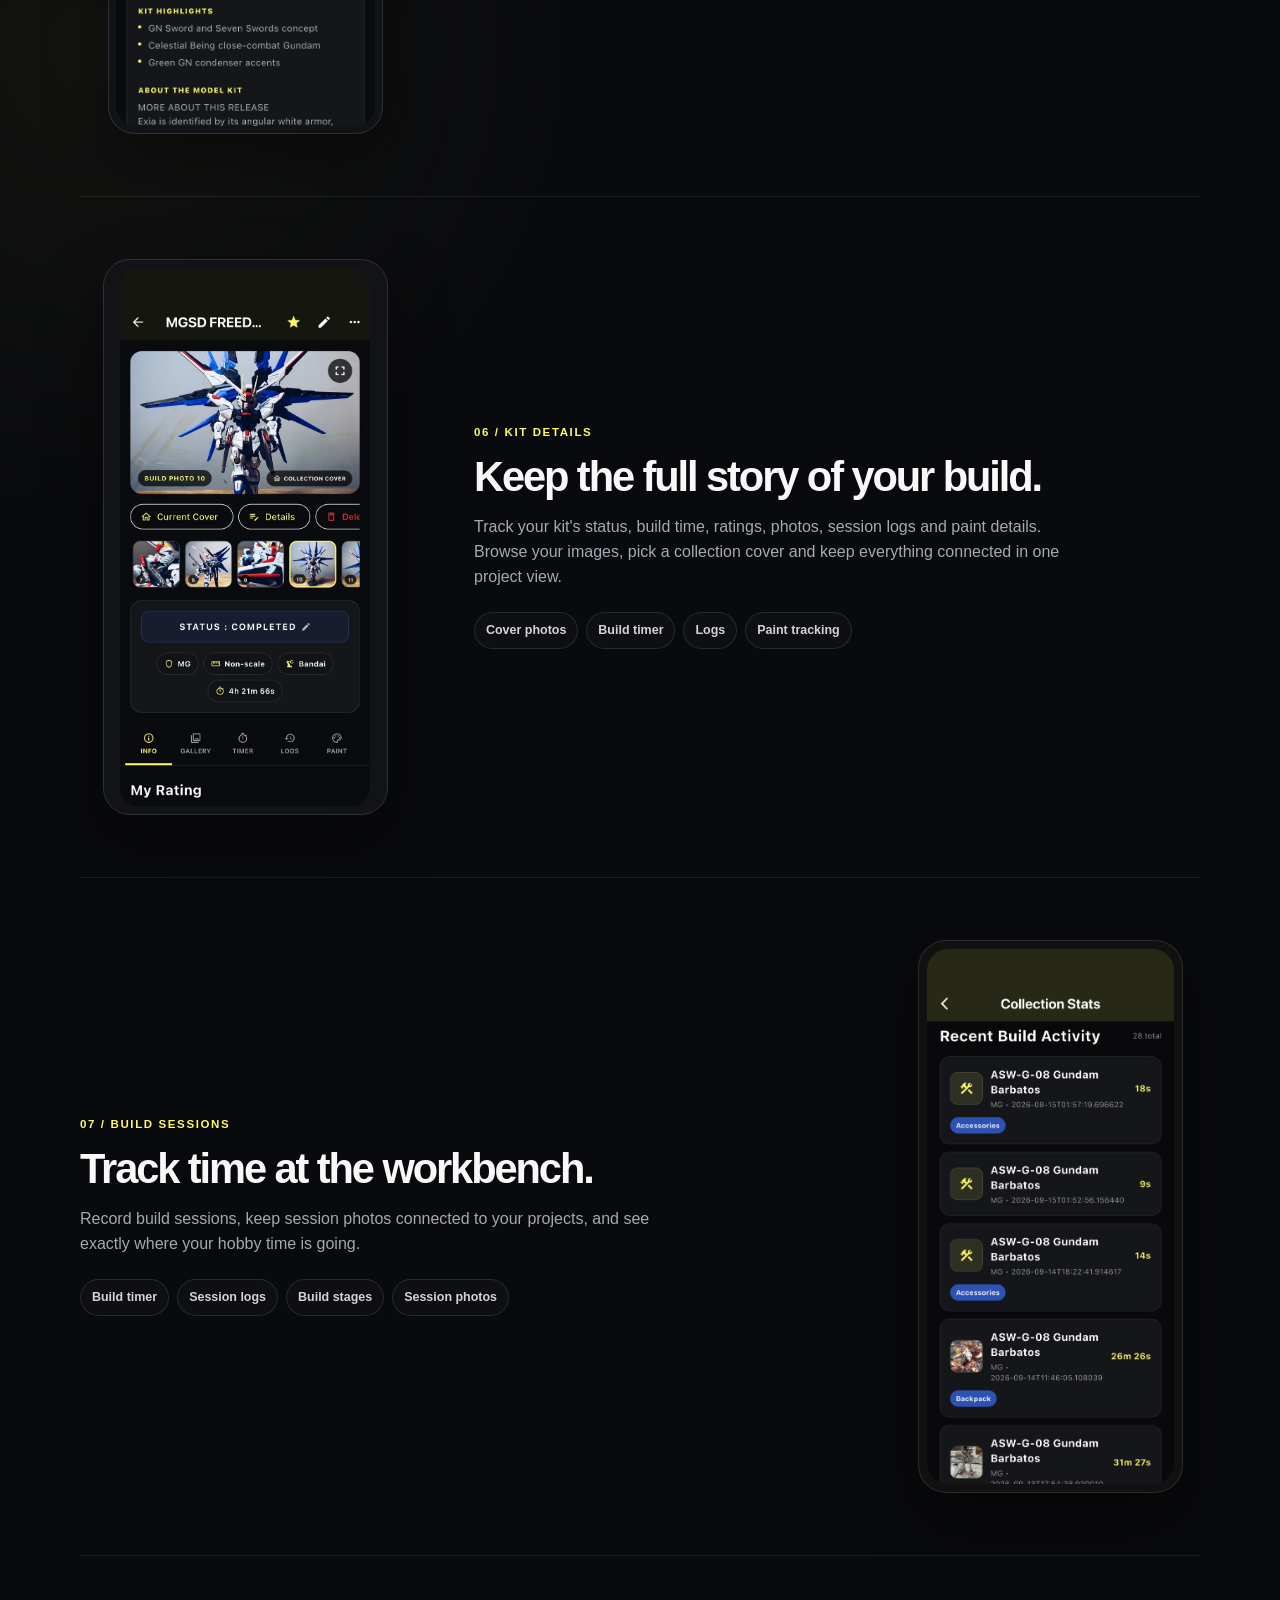
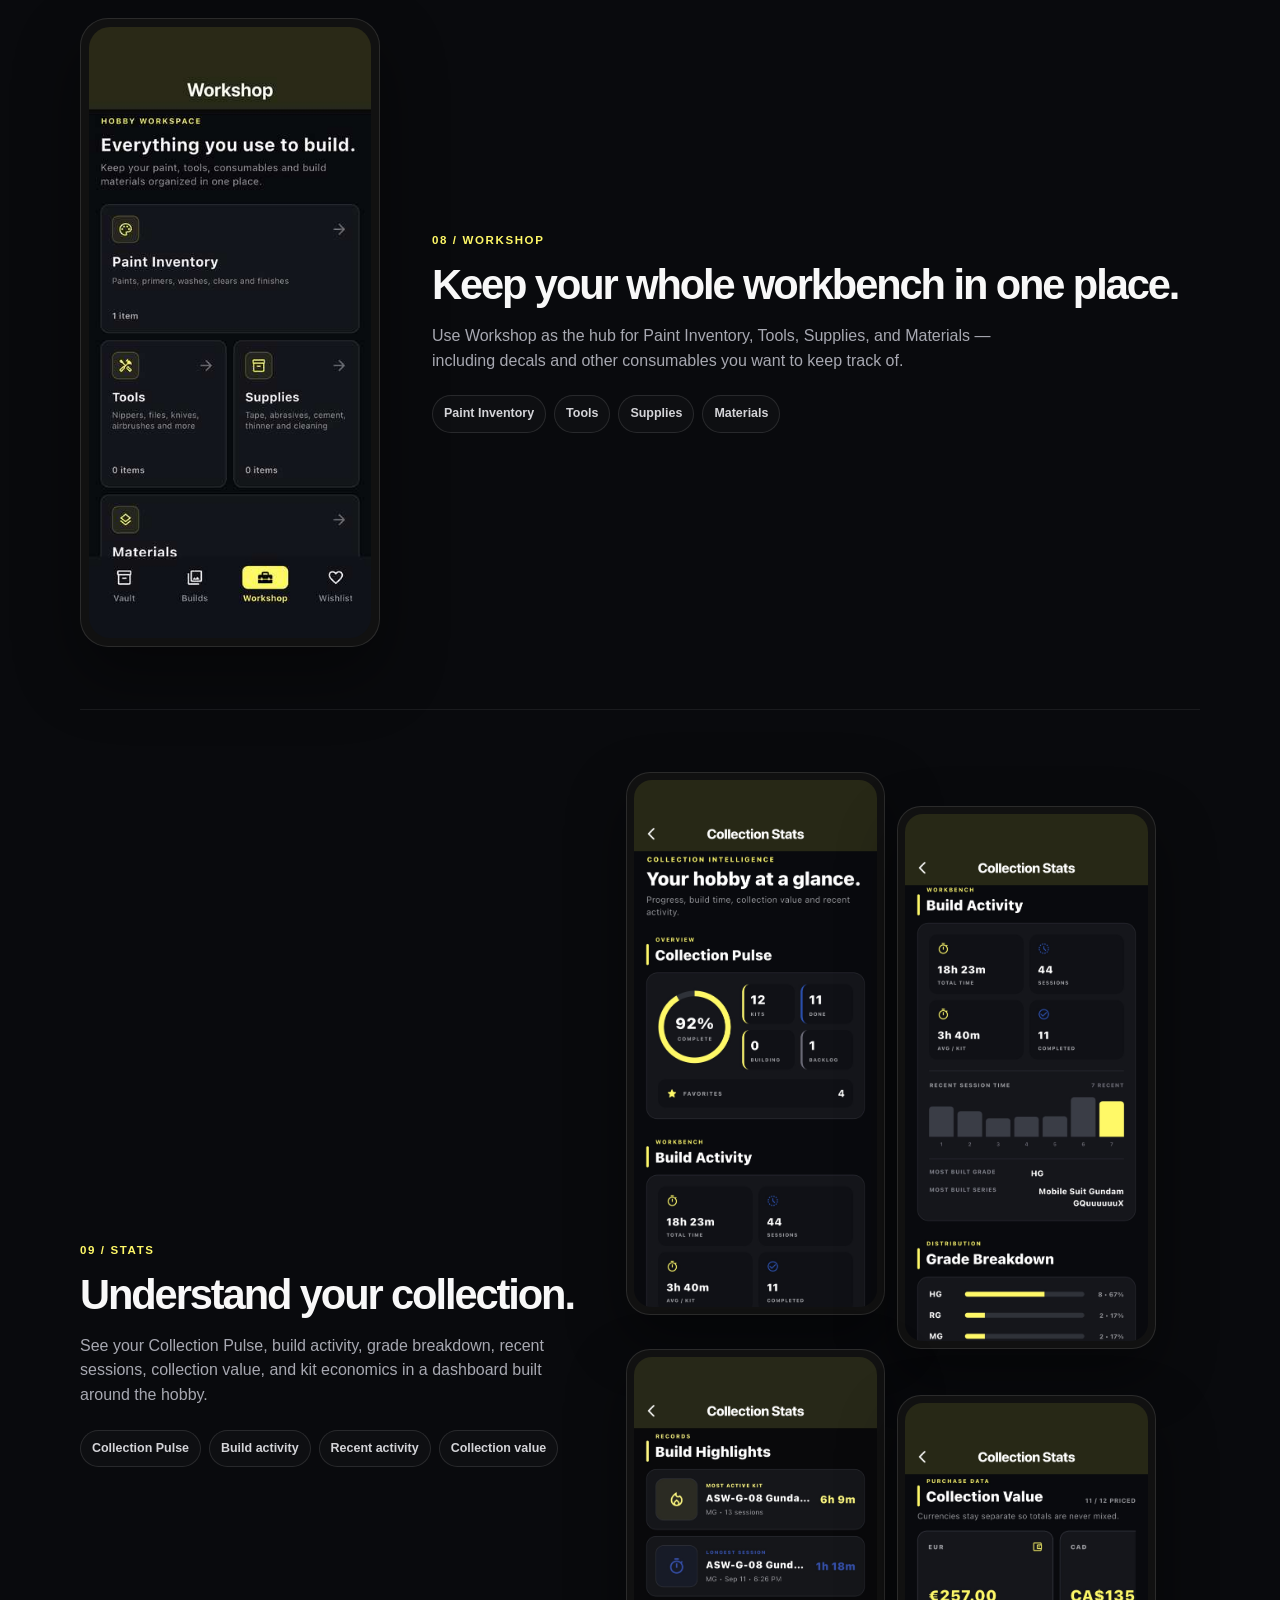
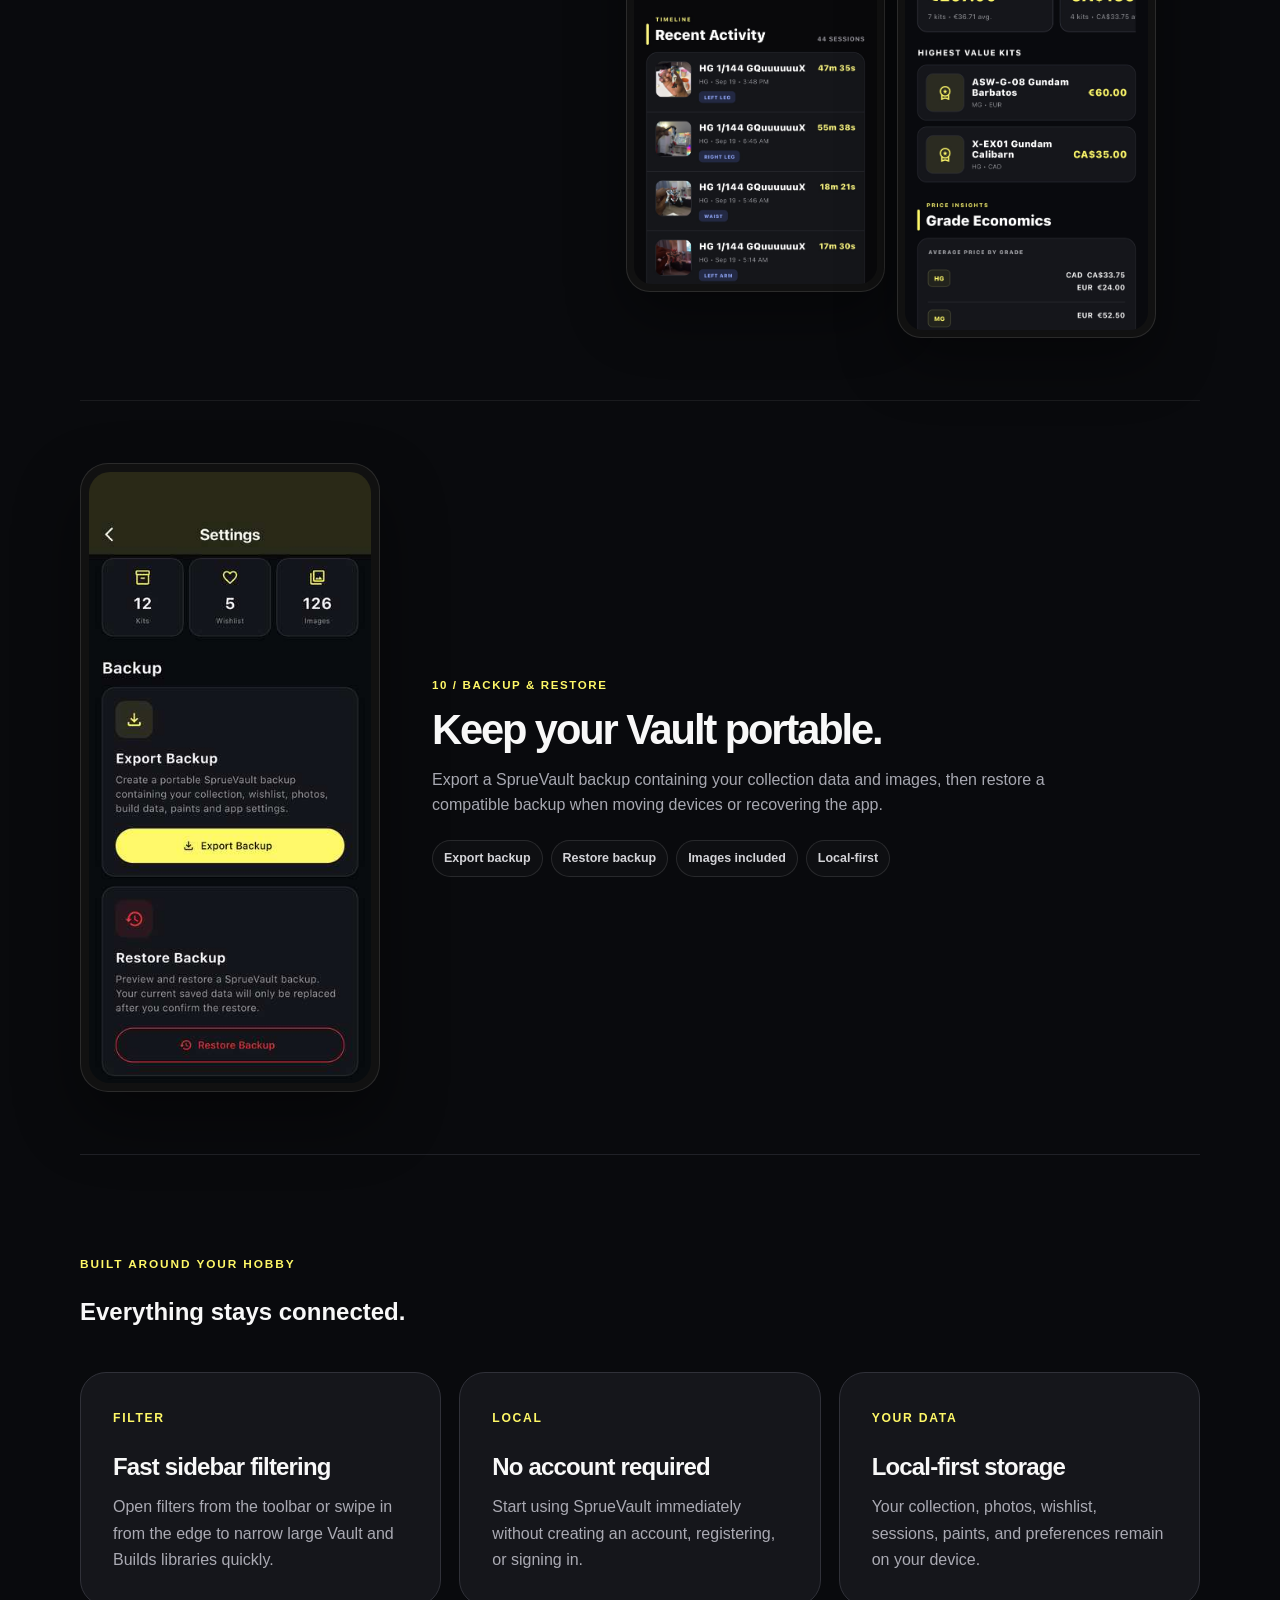
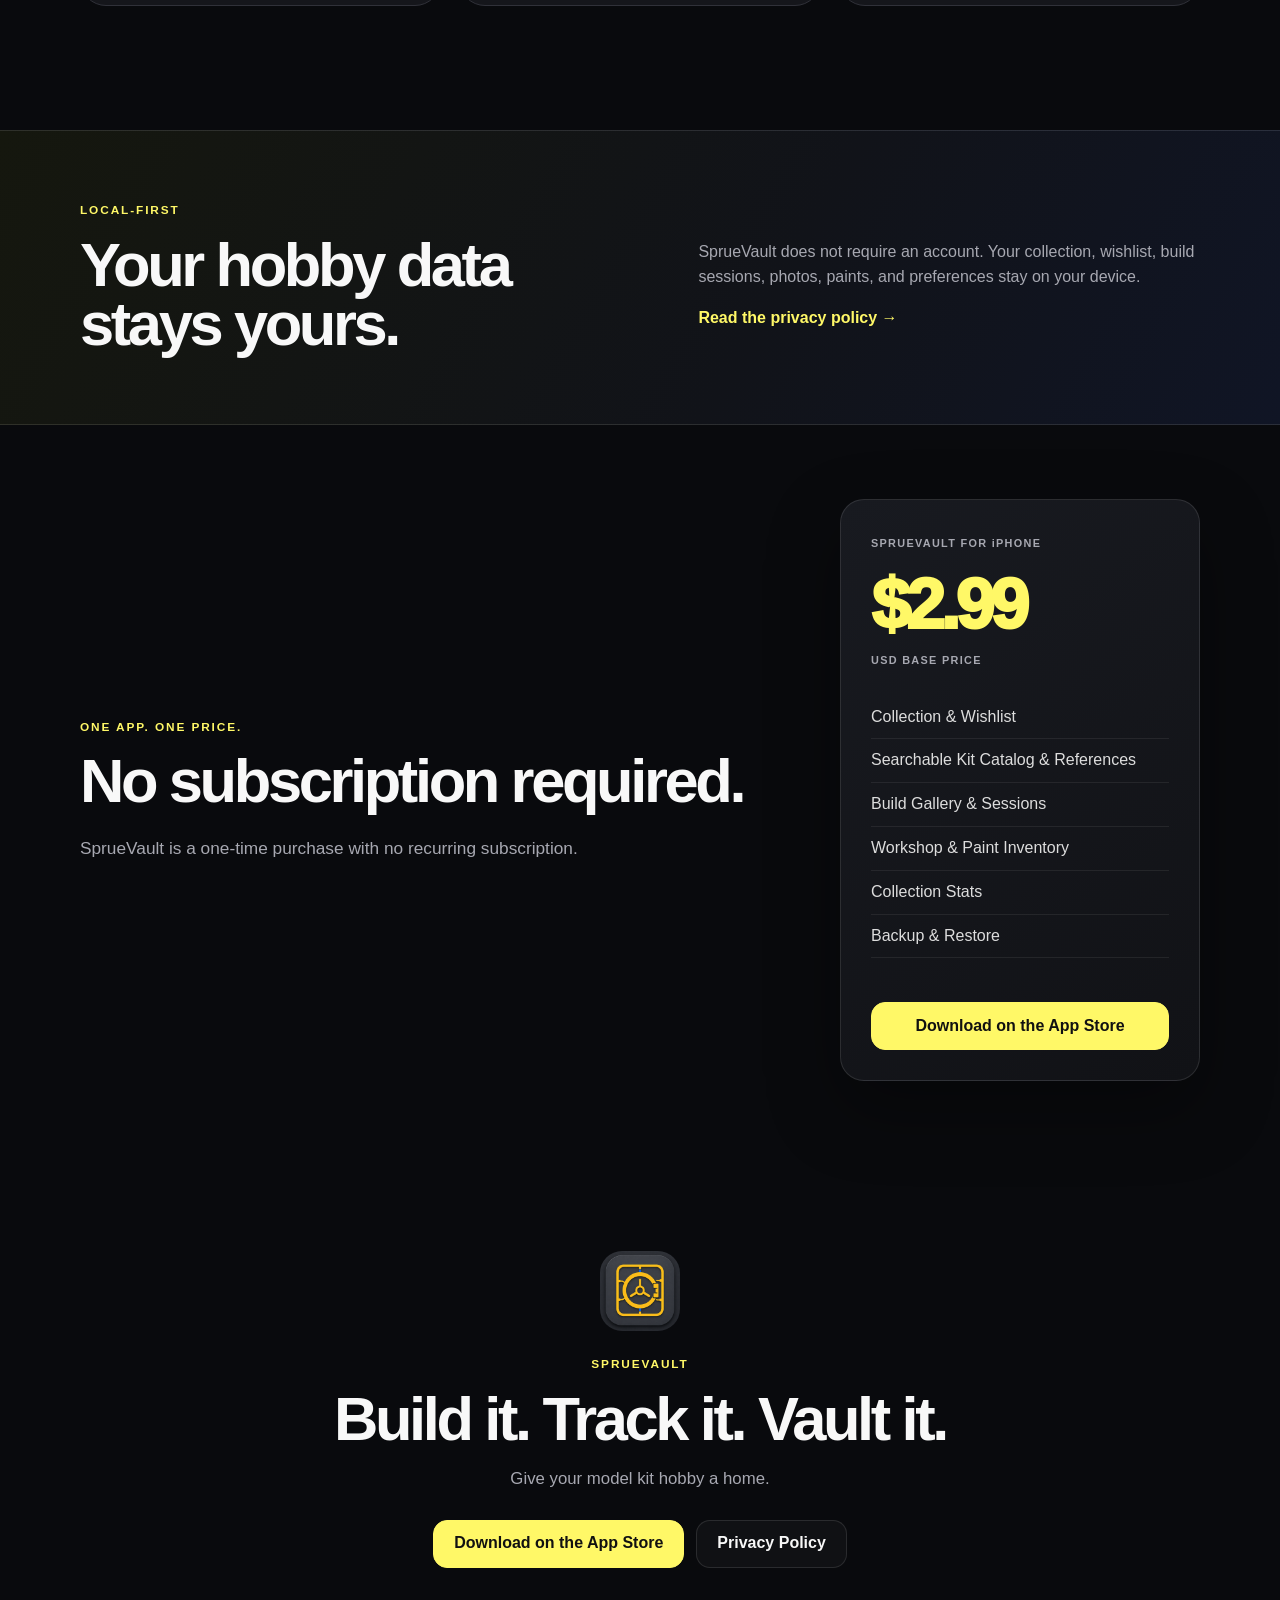
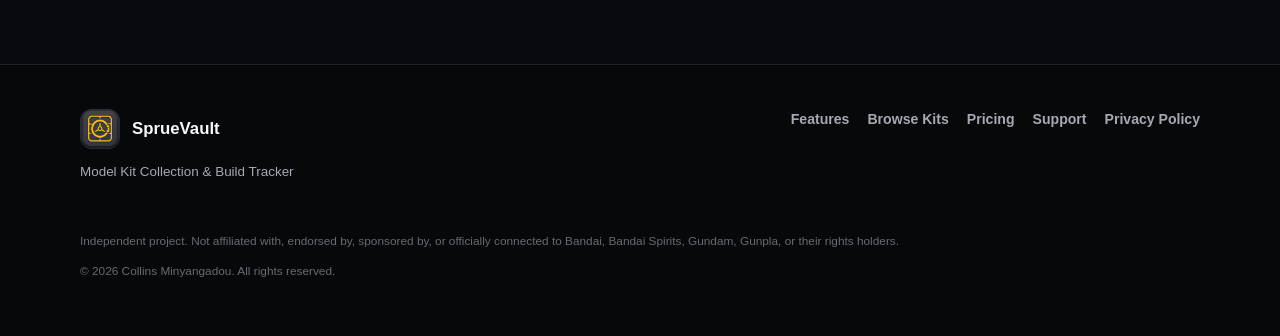
==== commit 9d43bc9f: "Update SprueVault website with new screenshots and searchable kit catalog" ====
--- a/index.html
+++ b/index.html
@@ -10,11 +10,12 @@
 
   <title>SprueVault — Model Kit Collection & Build Tracker</title>
 
-  <meta name="description" content="Track your model kit collection, wishlist, build progress, photos, workshop inventory, sessions, filters, backups, and hobby stats with SprueVault.">
+  <meta name="description" content="Track model kits, search the kit catalog, discover mobile suit references and lore, save build photos, organize your collection, and track hobby progress with SprueVault.">
 
   <link rel="icon" type="image/png" href="assets/spruevault_icon.png">
   <link rel="apple-touch-icon" href="assets/spruevault_icon.png">
   <link rel="stylesheet" href="styles.css">
+  <link rel="stylesheet" href="sv-site-enhancements.css">
 
   <style>
     html { scroll-behavior: smooth; }
@@ -137,6 +138,7 @@
       <div class="nav-links">
         <a href="#features">Features</a>
         <a href="#pricing">Pricing</a>
+        <a href="#kit-catalog">Kit Catalog</a>
         <a href="support.html">Support</a>
         <a href="privacy.html">Privacy</a>
       </div>
@@ -158,9 +160,9 @@
         </h1>
 
         <p class="lead">
-          Organize your collection, plan future kits, document
-          every build, track your paints, and keep your hobby
-          history together in one focused app.
+          Organize your collection, find kits in a searchable catalog,
+          discover kit references and lore, document every build,
+          and keep your entire hobby in one focused app.
         </p>
 
         <div class="hero-actions">
@@ -178,16 +180,16 @@
 
         <div class="availability">
           <span class="pulse"></span>
-          SprueVault 1.0 for iPhone · Available now on the App Store
+          SprueVault for iPhone · Available now on the App Store
         </div>
       </div>
 
       <div class="hero-device-stack" aria-label="SprueVault app previews">
         <div class="phone phone-back">
-          <img src="assets/vault-list.jpg" alt="SprueVault Vault list view">
+          <img src="assets/sv-new/vault-list.webp" alt="SprueVault Vault list view">
         </div>
         <div class="phone phone-front">
-          <img src="assets/vault-grid.jpg" alt="SprueVault Vault grid view">
+          <img src="assets/sv-new/vault-grid.webp" alt="SprueVault Vault grid view">
         </div>
       </div>
 
@@ -199,6 +201,7 @@
         <a href="#collection">VAULT</a>
         <a href="#wishlist">WISHLIST</a>
         <a href="#gallery">BUILD GALLERY</a>
+        <a href="#kit-catalog">KIT DATABASE</a>
         <a href="#sessions">BUILD SESSIONS</a>
         <a href="#workshop">WORKSHOP</a>
         <a href="#stats">STATS</a>
@@ -220,106 +223,101 @@
     <section class="feature shell" id="collection">
       <div class="feature-copy">
         <p class="feature-number">01 / VAULT</p>
-        <h3>Your entire collection, organized your way.</h3>
-        <p>
-          Switch between multiple Vault layouts, manually reorder kits,
-          and narrow large collections with a dedicated filter sidebar
-          for status, grade, scale, manufacturer, series, and more.
-        </p>
-        <div class="chips">
-          <span>Multiple views</span>
-          <span>Sidebar filters</span>
-          <span>Manual ordering</span>
-          <span>Status tracking</span>
-        </div>
-      </div>
-
-      <div class="feature-showcase">
-        <div class="screen-card portrait">
-          <img src="assets/vault-grid.jpg" alt="SprueVault Vault grid layout">
-        </div>
-        <div class="screen-card portrait offset">
-          <img src="assets/vault-filters.jpg" alt="SprueVault Vault filters sidebar">
-        </div>
-      </div>
-    </section>
-
-    <!-- WISHLIST -->
+        <h3>Every kit. Every view. One Vault.</h3>
+        <p>Keep your model kit collection organized in the layout that works for you. Switch between photo grids, a compact list or detailed cards, mark favorites and filter kits by status, grade, scale and series.</p>
+        <div class="chips"><span>3 collection views</span><span>Favorites</span><span>Build status</span><span>Powerful filters</span></div>
+      </div>
+      <div class="sv-switcher" data-sv-switcher>
+        <div class="sv-view-tabs" role="group" aria-label="Vault preview layout">
+          <button type="button" class="sv-view-tab" aria-pressed="true" data-sv-image="assets/sv-new/vault-grid.webp" data-sv-alt="SprueVault Vault grid view" data-sv-description="Photo grid · See your collection at a glance">Grid</button>
+          <button type="button" class="sv-view-tab" aria-pressed="false" data-sv-image="assets/sv-new/vault-list.webp" data-sv-alt="SprueVault Vault list view" data-sv-description="List view · Scan kits and statuses quickly">List</button>
+          <button type="button" class="sv-view-tab" aria-pressed="false" data-sv-image="assets/sv-new/vault-cards.webp" data-sv-alt="SprueVault Vault card view" data-sv-description="Card view · More detail for each kit">Cards</button>
+        </div>
+        <div class="sv-feature-image"><img data-sv-preview src="assets/sv-new/vault-grid.webp" loading="lazy" decoding="async" alt="SprueVault Vault grid view" width="709" height="1536"></div>
+        <p class="sv-image-note" data-sv-caption>Photo grid · See your collection at a glance</p>
+      </div>
+    </section>
+
+        <!-- WISHLIST -->
     <section class="feature shell reverse" id="wishlist">
       <div class="feature-copy">
         <p class="feature-number">02 / WISHLIST</p>
-        <h3>Plan what comes next.</h3>
-        <p>
-          Keep future purchases organized with priorities,
-          desired prices, preferred stores, manual ordering,
-          and a running wishlist total.
-        </p>
-        <div class="chips">
-          <span>Priority levels</span>
-          <span>Target prices</span>
-          <span>Store tracking</span>
-          <span>Move to collection</span>
-        </div>
-      </div>
-      <div class="screen-card portrait">
-        <img src="assets/wishlist-grid.jpg" alt="SprueVault Wishlist compact grid view">
-      </div>
-    </section>
-
-    <!-- BUILD GALLERY -->
+        <h3>Plan your next build.</h3>
+        <p>Save the kits you want, set your priorities and track target prices in different currencies. Switch between detailed cards and a compact grid to browse your wishlist your way.</p>
+        <div class="chips"><span>Cards &amp; compact grid</span><span>Priority badges</span><span>Multi-currency totals</span><span>Custom prices</span></div>
+      </div>
+      <div class="sv-switcher sv-wishlist-switcher" data-sv-switcher>
+        <div class="sv-view-tabs" role="group" aria-label="Wishlist preview layout">
+          <button type="button" class="sv-view-tab" aria-pressed="true" data-sv-image="assets/sv-new/wishlist-cards.webp" data-sv-alt="SprueVault Wishlist detailed cards view with kit priorities and prices" data-sv-description="Cards · See more detail for each wanted kit">Cards</button>
+          <button type="button" class="sv-view-tab" aria-pressed="false" data-sv-image="assets/sv-new/wishlist-compact.webp" data-sv-alt="SprueVault Wishlist compact grid view with kit priorities and prices" data-sv-description="Compact grid · Browse more wanted kits at a glance">Compact grid</button>
+        </div>
+        <div class="sv-feature-image"><img data-sv-preview src="assets/sv-new/wishlist-cards.webp" loading="lazy" decoding="async" alt="SprueVault Wishlist detailed cards view with kit priorities and prices" width="750" height="1626"></div>
+        <p class="sv-image-note" data-sv-caption>Cards · See more detail for each wanted kit</p>
+      </div>
+    </section>
+
+        <!-- BUILD GALLERY -->
     <section class="feature shell" id="gallery">
       <div class="feature-copy">
         <p class="feature-number">03 / BUILD GALLERY</p>
-        <h3>Give every build a visual history.</h3>
-        <p>
-          Keep build photos together, filter them by stage, kit,
-          grade, or series, and manage your gallery without opening
-          every image one at a time.
-        </p>
-        <div class="chips">
-          <span>Build stages</span>
-          <span>Sidebar filters</span>
-          <span>Bulk photo tools</span>
-          <span>Save to Photos</span>
-        </div>
-      </div>
-      <div class="feature-showcase">
-        <div class="screen-card portrait">
-          <img src="assets/builds-grid.jpg" alt="SprueVault Builds photo grid">
-        </div>
-        <div class="screen-card portrait offset">
-          <img src="assets/builds-filters.jpg" alt="SprueVault Builds filter sidebar">
-        </div>
-      </div>
-    </section>
-
-    <!-- KIT DETAILS -->
-    <section class="feature shell reverse">
-      <div class="feature-copy">
-        <p class="feature-number">04 / KIT DETAILS</p>
-        <h3>A project file for every kit.</h3>
-        <p>
-          Keep ratings, kit details, build progress, photography,
-          sessions, build time, notes, paint usage, and gallery
-          history together.
-        </p>
-        <div class="chips">
-          <span>Ratings</span>
-          <span>Build progress</span>
-          <span>Session logs</span>
-          <span>Build time</span>
-        </div>
-      </div>
-      <div class="screen-card portrait">
-        <img src="assets/kit-detail-v2.jpg"
-             alt="SprueVault kit detail overview with build photos, status, kit information and tracked build time">
-      </div>
-    </section>
-
-    <!-- BUILD SESSIONS -->
+        <h3>Your builds deserve a gallery.</h3>
+        <p>Keep your build photography together in a dedicated gallery. Browse photo grids, a clean list or larger cards; organize pictures by kit and keep a visual record of every project.</p>
+        <div class="chips"><span>3 gallery views</span><span>Build photography</span><span>Photo categories</span><span>Filtering &amp; sorting</span></div>
+      </div>
+      <div class="sv-switcher" data-sv-switcher>
+        <div class="sv-view-tabs" role="group" aria-label="Build Gallery preview layout">
+          <button type="button" class="sv-view-tab" aria-pressed="true" data-sv-image="assets/sv-new/builds-grid.webp" data-sv-alt="Build Gallery grid view" data-sv-description="Grid view · Your photos front and center">Grid</button>
+          <button type="button" class="sv-view-tab" aria-pressed="false" data-sv-image="assets/sv-new/builds-list.webp" data-sv-alt="Build Gallery list view" data-sv-description="List view · Browse photos and kit details">List</button>
+          <button type="button" class="sv-view-tab" aria-pressed="false" data-sv-image="assets/sv-new/builds-cards.webp" data-sv-alt="Build Gallery card view" data-sv-description="Card view · Big, bold build photography">Cards</button>
+        </div>
+        <div class="sv-feature-image"><img data-sv-preview src="assets/sv-new/builds-grid.webp" loading="lazy" decoding="async" alt="Build Gallery grid view" width="709" height="1536"></div>
+        <p class="sv-image-note" data-sv-caption>Grid view · Your photos front and center</p>
+      </div>
+    </section>
+
+        <!-- SEARCHABLE KIT DATABASE -->
+    <section class="feature shell sv-wide-feature" id="kit-catalog">
+      <div class="feature-copy">
+        <p class="feature-number">04 / KIT DATABASE</p>
+        <h3>Search the kit. Find the details.</h3>
+        <p>Explore a growing model kit catalog without typing everything in manually. Search by kit name, model code, grade or series; filter the results and refresh your catalog to see the newest additions and updates.</p>
+        <div class="chips"><span>Searchable kit database</span><span>Grade &amp; series filters</span><span>Catalog updates</span><span>Kit references</span></div>
+        <p class="sv-catalog-stat"><span class="sv-fresh-label">BUILT-IN CATALOG</span><b data-sv-catalog-count>Growing kit index</b></p>
+        <a class="sv-feature-cta" href="catalog.html">Explore the public kit index ↗</a>
+        <small class="sv-public-catalog-note">The searchable browser is a companion preview. Add-to-Vault, favorites and wishlists are managed in the iPhone app.</small>
+      </div>
+      <div class="sv-two-shots">
+        <div class="sv-feature-image"><img src="assets/sv-new/kit-search.webp" loading="lazy" decoding="async" alt="SprueVault searchable kit database showing updated entries" width="1179" height="2556"></div>
+        <div class="sv-feature-image"><img src="assets/sv-new/kit-reference.webp" loading="lazy" decoding="async" alt="SprueVault kit reference screen with grade, scale, manufacturer, series and release" width="1179" height="2556"></div>
+      </div>
+    </section>
+
+    <!-- KIT REFERENCE AND LORE -->
+    <section class="feature shell reverse sv-wide-feature sv-lore-feature" id="kit-reference">
+      <div class="feature-copy">
+        <p class="feature-number">05 / KIT REFERENCE &amp; LORE</p>
+        <h3>Know the kit behind the build.</h3>
+        <p>Dig into kit descriptions, mobile suit backgrounds, key features and release details. Each available reference brings model information and lore into the same place as your own build history.</p>
+        <div class="chips"><span>Kit descriptions</span><span>Mobile suit lore</span><span>Build highlights</span><span>Model information</span></div>
+      </div>
+      <div class="sv-feature-image sv-lore-image"><img src="assets/sv-new/kit-lore.webp" loading="lazy" decoding="async" alt="SprueVault kit lore and model kit highlights" width="1179" height="2556"></div>
+    </section>
+
+        <!-- KIT DETAILS -->
+    <section class="feature shell reverse sv-kit-details-feature" id="kit-details">
+      <div class="feature-copy">
+        <p class="feature-number">06 / KIT DETAILS</p>
+        <h3>Keep the full story of your build.</h3>
+        <p>Track your kit's status, build time, ratings, photos, session logs and paint details. Browse your images, pick a collection cover and keep everything connected in one project view.</p>
+        <div class="chips"><span>Cover photos</span><span>Build timer</span><span>Logs</span><span>Paint tracking</span></div>
+      </div>
+      <div class="sv-feature-image sv-kit-details-image"><img src="assets/sv-new/kit-details.webp" loading="lazy" decoding="async" alt="SprueVault kit details screen with gallery, status and build timer" width="709" height="1536"></div>
+    </section>
+
+        <!-- BUILD SESSIONS -->
     <section class="feature shell" id="sessions">
       <div class="feature-copy">
-        <p class="feature-number">05 / BUILD SESSIONS</p>
+        <p class="feature-number">07 / BUILD SESSIONS</p>
         <h3>Track time at the workbench.</h3>
         <p>
           Record build sessions, keep session photos connected
@@ -341,7 +339,7 @@
     <!-- WORKSHOP -->
     <section class="feature shell reverse" id="workshop">
       <div class="feature-copy">
-        <p class="feature-number">06 / WORKSHOP</p>
+        <p class="feature-number">08 / WORKSHOP</p>
         <h3>Keep your whole workbench in one place.</h3>
         <p>
           Use Workshop as the hub for Paint Inventory, Tools,
@@ -363,7 +361,7 @@
     <!-- STATS -->
     <section class="feature shell" id="stats">
       <div class="feature-copy">
-        <p class="feature-number">07 / STATS</p>
+        <p class="feature-number">09 / STATS</p>
         <h3>Understand your collection.</h3>
         <p>
           See your Collection Pulse, build activity, grade breakdown,
@@ -396,7 +394,7 @@
     <!-- BACKUP & RESTORE -->
     <section class="feature shell reverse" id="backup">
       <div class="feature-copy">
-        <p class="feature-number">08 / BACKUP & RESTORE</p>
+        <p class="feature-number">10 / BACKUP & RESTORE</p>
         <h3>Keep your Vault portable.</h3>
         <p>
           Export a SprueVault backup containing your collection data
@@ -474,19 +472,19 @@
         <p class="eyebrow">ONE APP. ONE PRICE.</p>
         <h2>No subscription required.</h2>
         <p class="section-lead">
-          SprueVault 1.0 is a one-time purchase with the complete
-          V1 feature set.
+          SprueVault is a one-time purchase with no recurring subscription.
         </p>
       </div>
 
       <div class="price-card">
-        <span class="small">SPRUEVAULT 1.0</span>
+        <span class="small">SPRUEVAULT FOR iPHONE</span>
         <div class="price">$2.99</div>
         <span class="small">USD BASE PRICE</span>
 
         <ul>
           <li>Collection & Wishlist</li>
-          <li>Build Gallery & Sessions</li>
+          <li>Searchable Kit Catalog &amp; References</li>
+          <li>Build Gallery &amp; Sessions</li>
           <li>Workshop & Paint Inventory</li>
           <li>Collection Stats</li>
           <li>Backup & Restore</li>
@@ -543,6 +541,7 @@
 
       <div class="footer-links">
         <a href="#features">Features</a>
+        <a href="catalog.html">Browse Kits</a>
         <a href="#pricing">Pricing</a>
         <a href="support.html">Support</a>
         <a href="privacy.html">Privacy Policy</a>
@@ -559,5 +558,6 @@
     </div>
   </footer>
 
+  <script src="sv-site-enhancements.js" defer></script>
 </body>
 </html>
--- a/sv-site-enhancements.css
+++ b/sv-site-enhancements.css
@@ -0,0 +1,62 @@
+/* SprueVault website refresh — October 2026 */
+:root { --sv-ink: #090a0d; --sv-citrus: #fff867; --sv-panel: #15161b; --sv-blue: #5d79db; }
+#collection, #gallery, #kit-catalog, #kit-reference { scroll-margin-top: 105px; }
+.sv-switcher { justify-self: center; width: min(100%, 360px); min-width: 0; }
+.sv-view-tabs { display: flex; justify-content: center; gap: 8px; margin-bottom: 16px; flex-wrap: wrap; }
+.sv-view-tab { background: #15161b; color:#a7a8b1; border:1px solid #363741; border-radius: 999px; padding: 10px 15px; font-family:inherit;font-size:.78rem;font-weight:800;line-height:1.1; cursor:pointer; transition:.2s; }
+.sv-view-tab:hover {color:white;border-color:#7e8091}
+.sv-view-tab[aria-pressed="true"] {background:var(--sv-citrus); color:#0b0c0e; border-color:var(--sv-citrus)}
+.sv-feature-image { width: min(100%, 310px); margin: 0 auto; border:1px solid rgba(255,255,255,.12); border-radius:27px; padding:7px; background:#121316; box-shadow:0 24px 62px rgba(0,0,0,.4); }
+.sv-feature-image img {display:block; width:100%; height:auto; border-radius:20px; aspect-ratio:709/1536; object-fit:contain; }
+.sv-image-note {color:#91929b; text-align:center; margin:12px 0 0; font-size:.79rem;}
+.sv-two-shots {display:grid; grid-template-columns:repeat(2,minmax(0,1fr)); gap:12px; align-items:start; width:min(100%,650px); justify-self:center}
+.sv-two-shots .sv-feature-image {width:100%;}
+.sv-two-shots .sv-feature-image:nth-child(2){transform:translateY(35px)}
+.feature.sv-wide-feature {grid-template-columns:minmax(0,.78fr) minmax(0,1.2fr); gap:58px;}
+.feature.sv-wide-feature.reverse {grid-template-columns:minmax(0,1.2fr) minmax(0,.78fr);}
+.feature.sv-wide-feature.reverse .sv-two-shots {order:1}
+.sv-public-catalog-note{display:block;margin-top:20px;color:#9b9da8;font-size:.85rem;line-height:1.55}
+.sv-feature-cta{display:inline-flex;margin-top:22px;border-radius:12px;border:1px solid var(--sv-citrus);padding:11px 17px;color:var(--sv-citrus);font-size:.86rem;font-weight:800;transition:.15s}
+.sv-feature-cta:hover{color:#111;background:var(--sv-citrus);transform:translateY(-2px)}
+.sv-catalog-stat{display:inline-flex;align-items:center;gap:9px;color:#ccc;font-size:.81rem;margin-top:12px}
+.sv-catalog-stat b{color:var(--sv-citrus)}
+.sv-fresh-label { color:var(--sv-citrus); font-size:.75rem; font-weight:900; letter-spacing:.12em; }
+.sv-micro-copy{color:#999aa5;font-size:.84rem;margin:10px 0}
+.ticker-grid:has(a:nth-child(7)){grid-template-columns:repeat(7,1fr)}
+@media (max-width: 1024px) {
+  .feature.sv-wide-feature,.feature.sv-wide-feature.reverse{gap:24px;grid-template-columns:minmax(0,1fr) minmax(0,1fr)}
+}
+@media (max-width: 900px){
+  .feature.sv-wide-feature,.feature.sv-wide-feature.reverse{grid-template-columns:1fr;gap:28px}
+  .feature.sv-wide-feature.reverse .sv-two-shots{order:initial}
+  .sv-two-shots {width:100%;max-width:550px}
+  .sv-two-shots .sv-feature-image:nth-child(2){transform:translateY(20px)}
+  .ticker-grid:has(a:nth-child(7)){display:flex;gap:24px;overflow-x:auto;white-space:nowrap;text-align:left;scrollbar-width:none}
+  .ticker-grid:has(a:nth-child(7))::-webkit-scrollbar{display:none}
+}
+@media (max-width: 560px){
+  .sv-two-shots{gap:9px}
+  .sv-two-shots .sv-feature-image{border-radius:15px;padding:4px}
+  .sv-two-shots .sv-feature-image img{border-radius:12px}
+  .sv-view-tab{padding:9px 12px}
+  .sv-feature-image{max-width:290px}
+  .nav-links{gap:11px;font-size:.76rem;flex-wrap:wrap;justify-content:flex-end}
+  .nav-links a[href="#kit-catalog"]{display:none}
+}
+
+/* Wishlist previews and portrait image sizing fix — October 2026 */
+#wishlist, #kit-details { scroll-margin-top: 110px; }
+.sv-wishlist-switcher { justify-self:center; min-width:0; width:min(100%,360px); }
+.sv-wishlist-switcher .sv-feature-image { width:min(100%,290px); }
+.sv-wishlist-switcher .sv-feature-image img { display:block; height:auto !important; width:100%; aspect-ratio:auto !important; object-fit:contain; }
+.sv-lore-feature .sv-lore-image { width:min(100%,275px); order:1; justify-self:center; }
+.sv-lore-feature .sv-lore-image img { display:block; width:100%; height:auto !important; aspect-ratio:auto !important; object-fit:contain; }
+.feature.reverse.sv-lore-feature { grid-template-columns:minmax(0,330px) minmax(0,1fr); }
+.feature.reverse.sv-kit-details-feature { grid-template-columns:minmax(0,330px) minmax(0,1fr); align-items:center; gap:clamp(24px,5vw,72px); }
+.sv-kit-details-feature .sv-kit-details-image { order:1; justify-self:center; width:min(100%,285px); padding:7px; }
+.sv-kit-details-feature .sv-kit-details-image img { display:block; height:auto !important; max-height:540px; width:auto !important; max-width:100%; object-fit:contain !important; aspect-ratio:auto !important; margin:0 auto; }
+@media(max-width:900px) {
+  .feature.reverse.sv-lore-feature, .feature.reverse.sv-kit-details-feature { grid-template-columns:1fr; gap:26px; }
+  .sv-lore-feature .sv-lore-image, .sv-kit-details-feature .sv-kit-details-image { order:initial; }
+  .feature.reverse.sv-lore-feature .feature-copy, .feature.reverse.sv-kit-details-feature .feature-copy { order:initial; }
+}
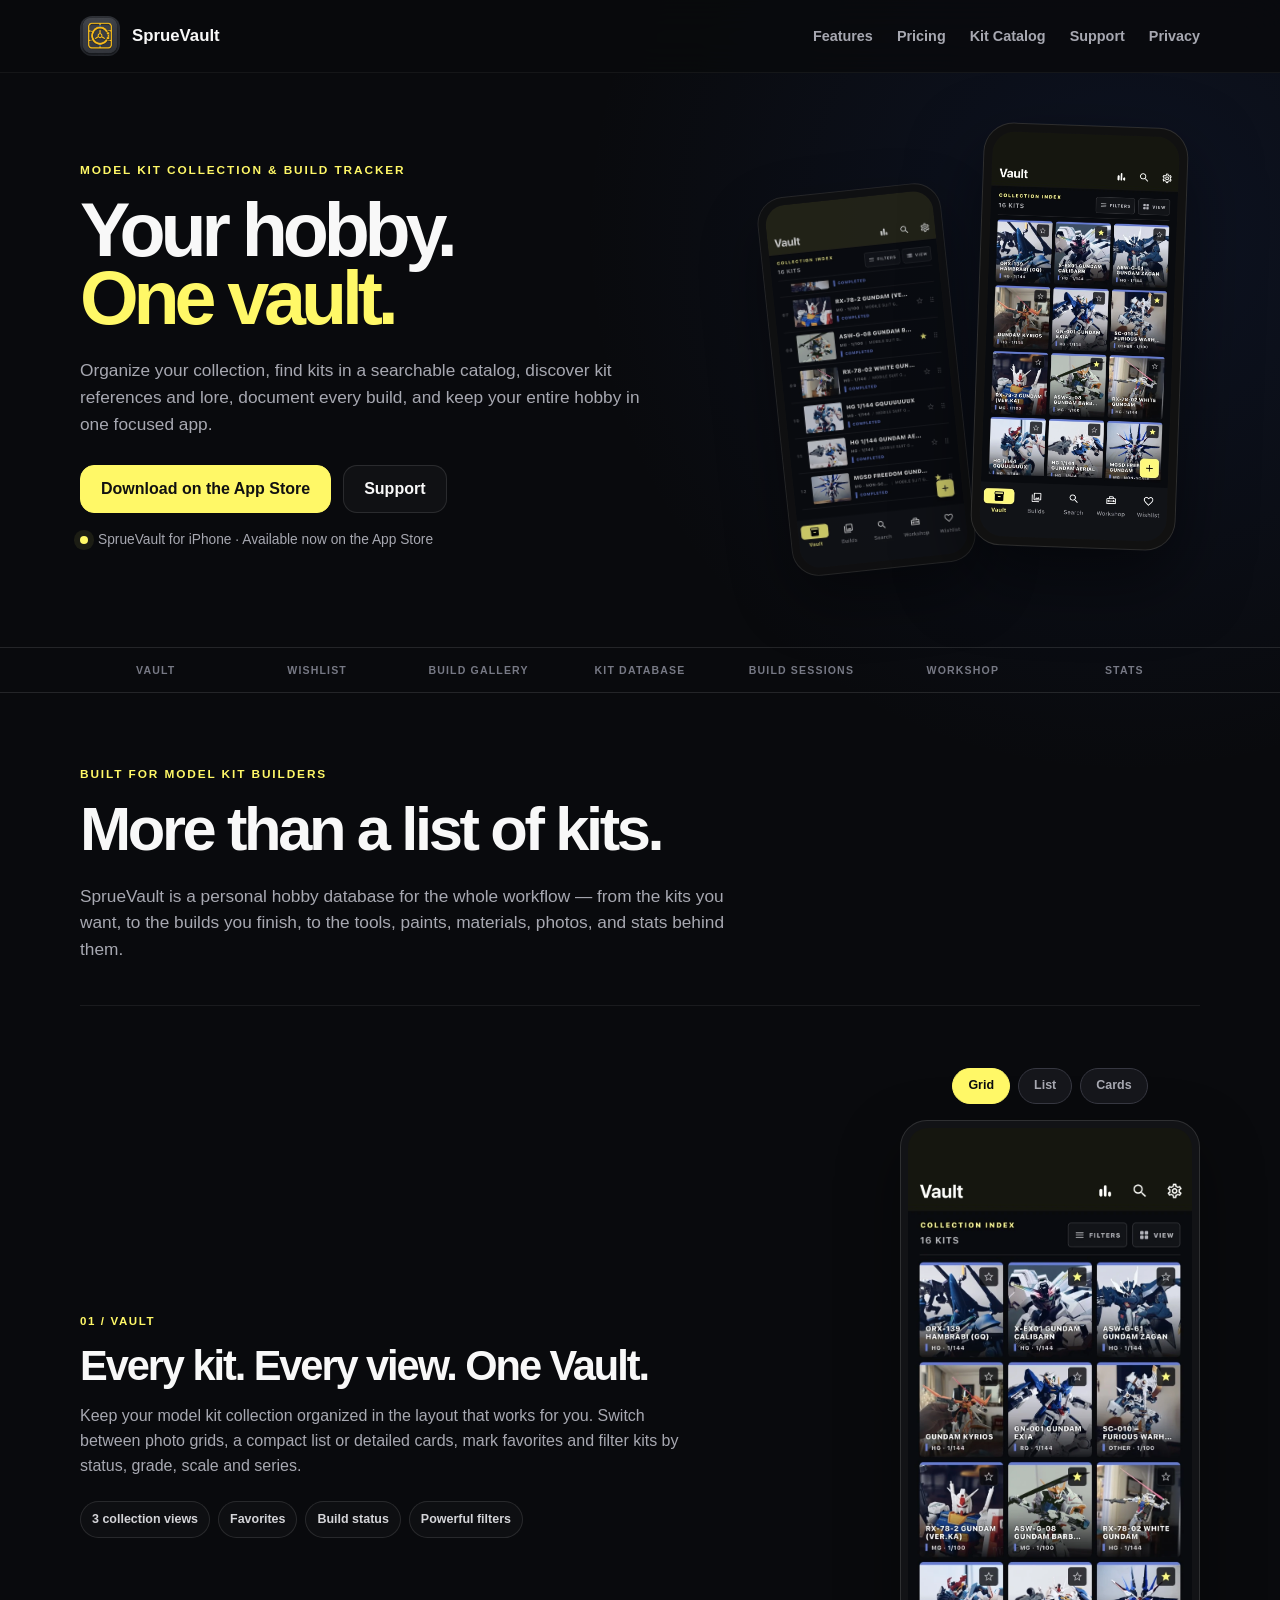
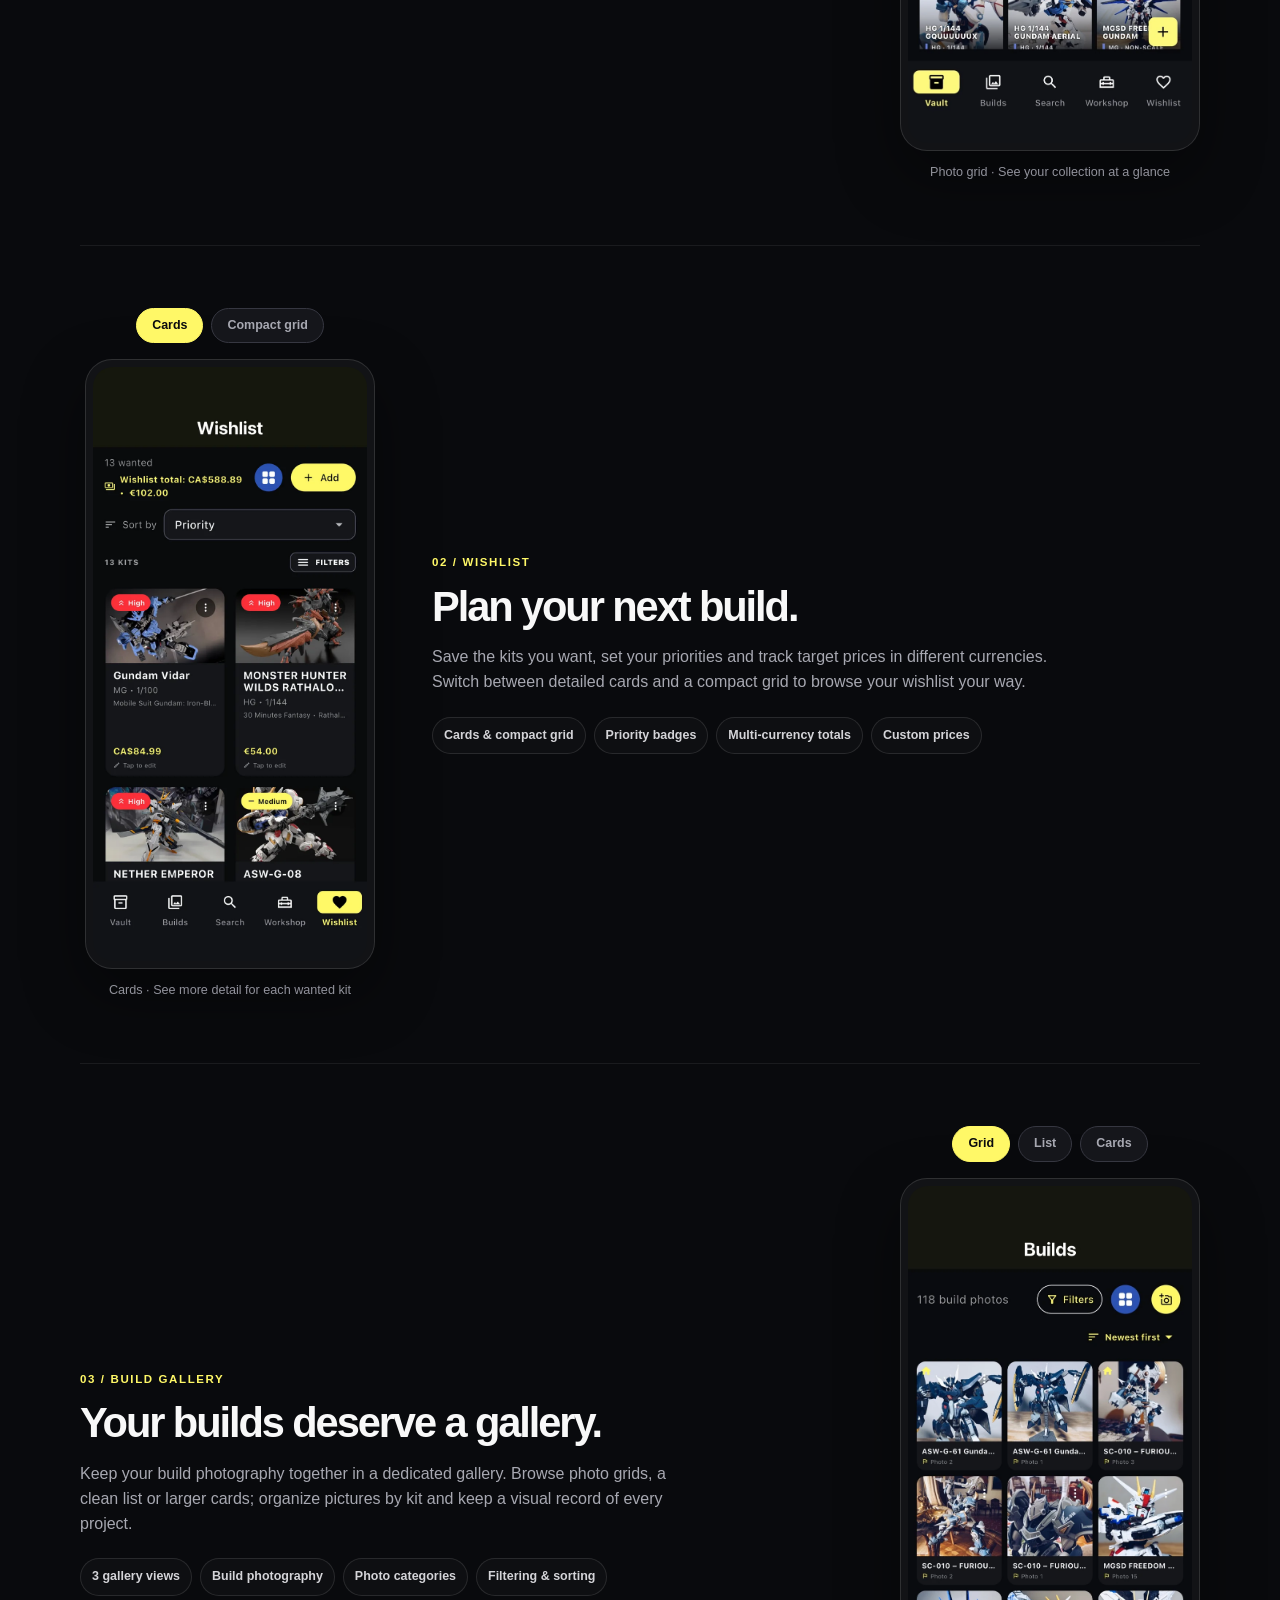
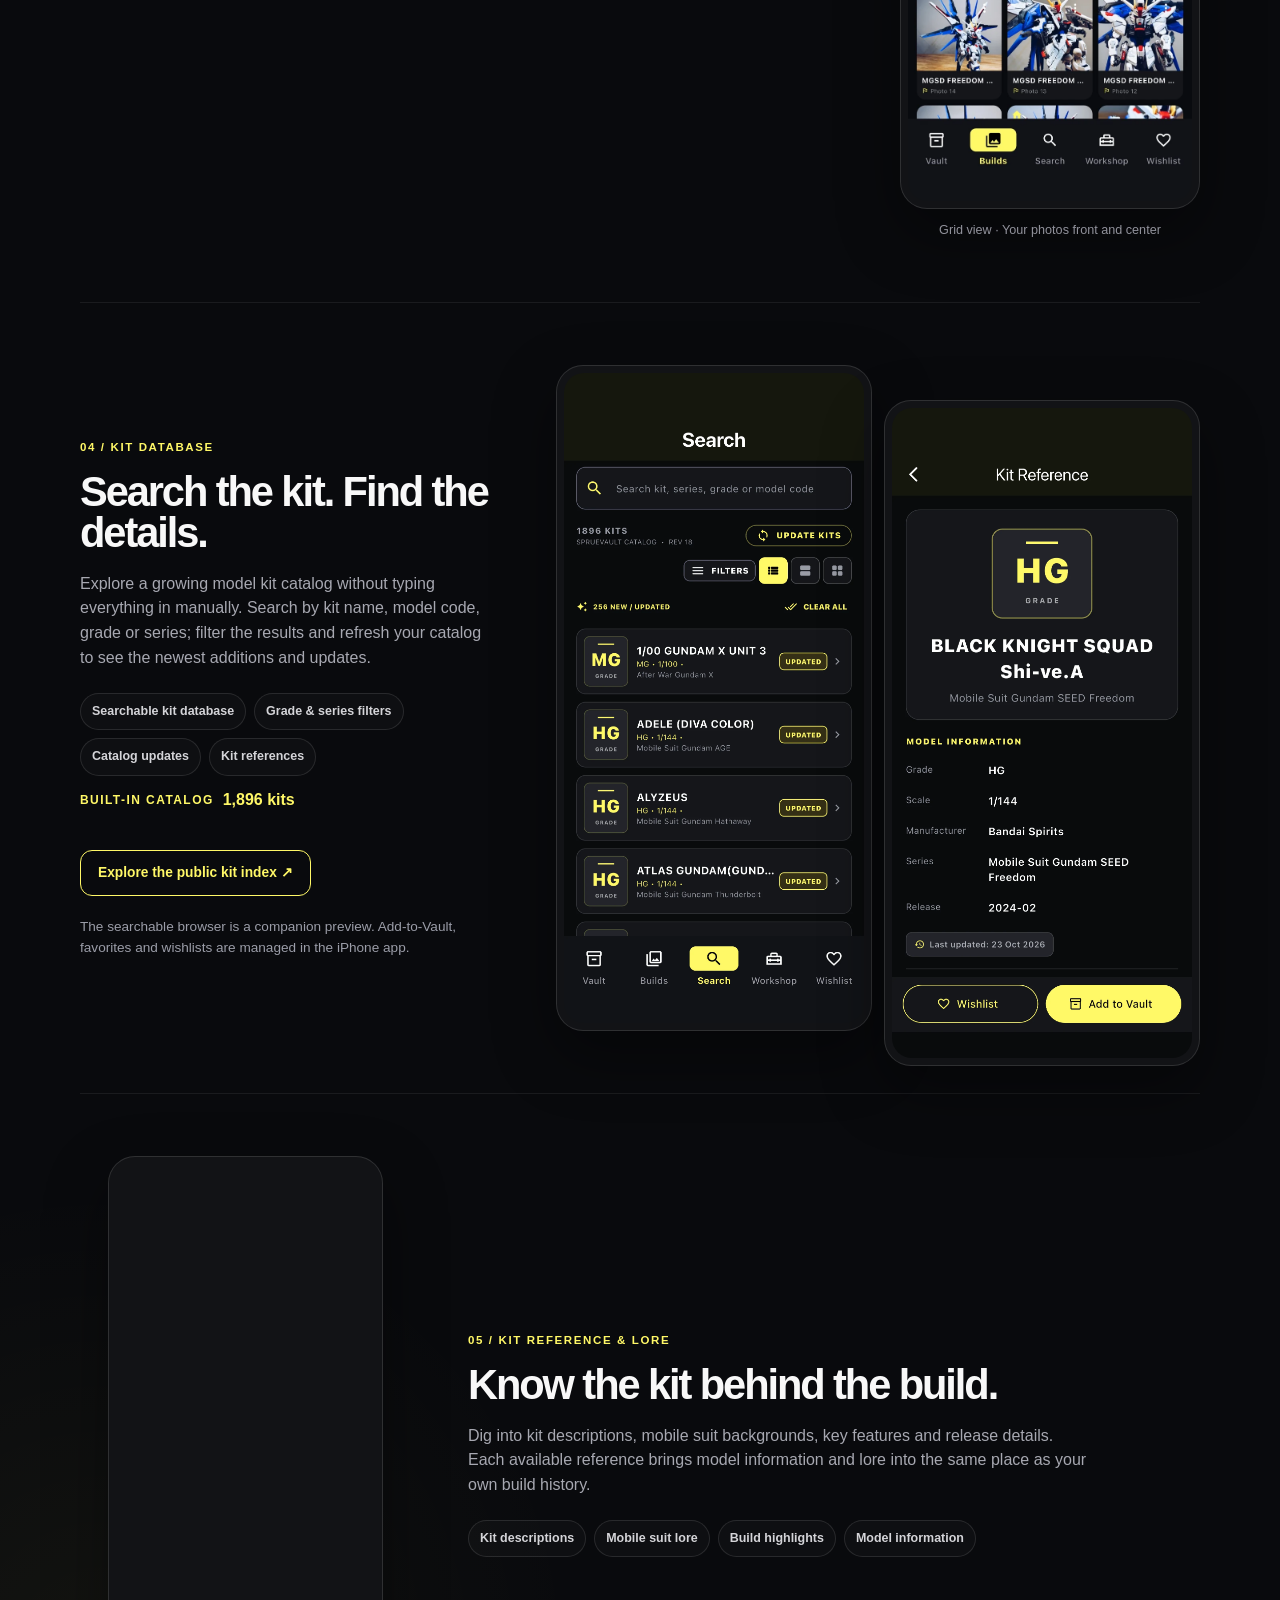
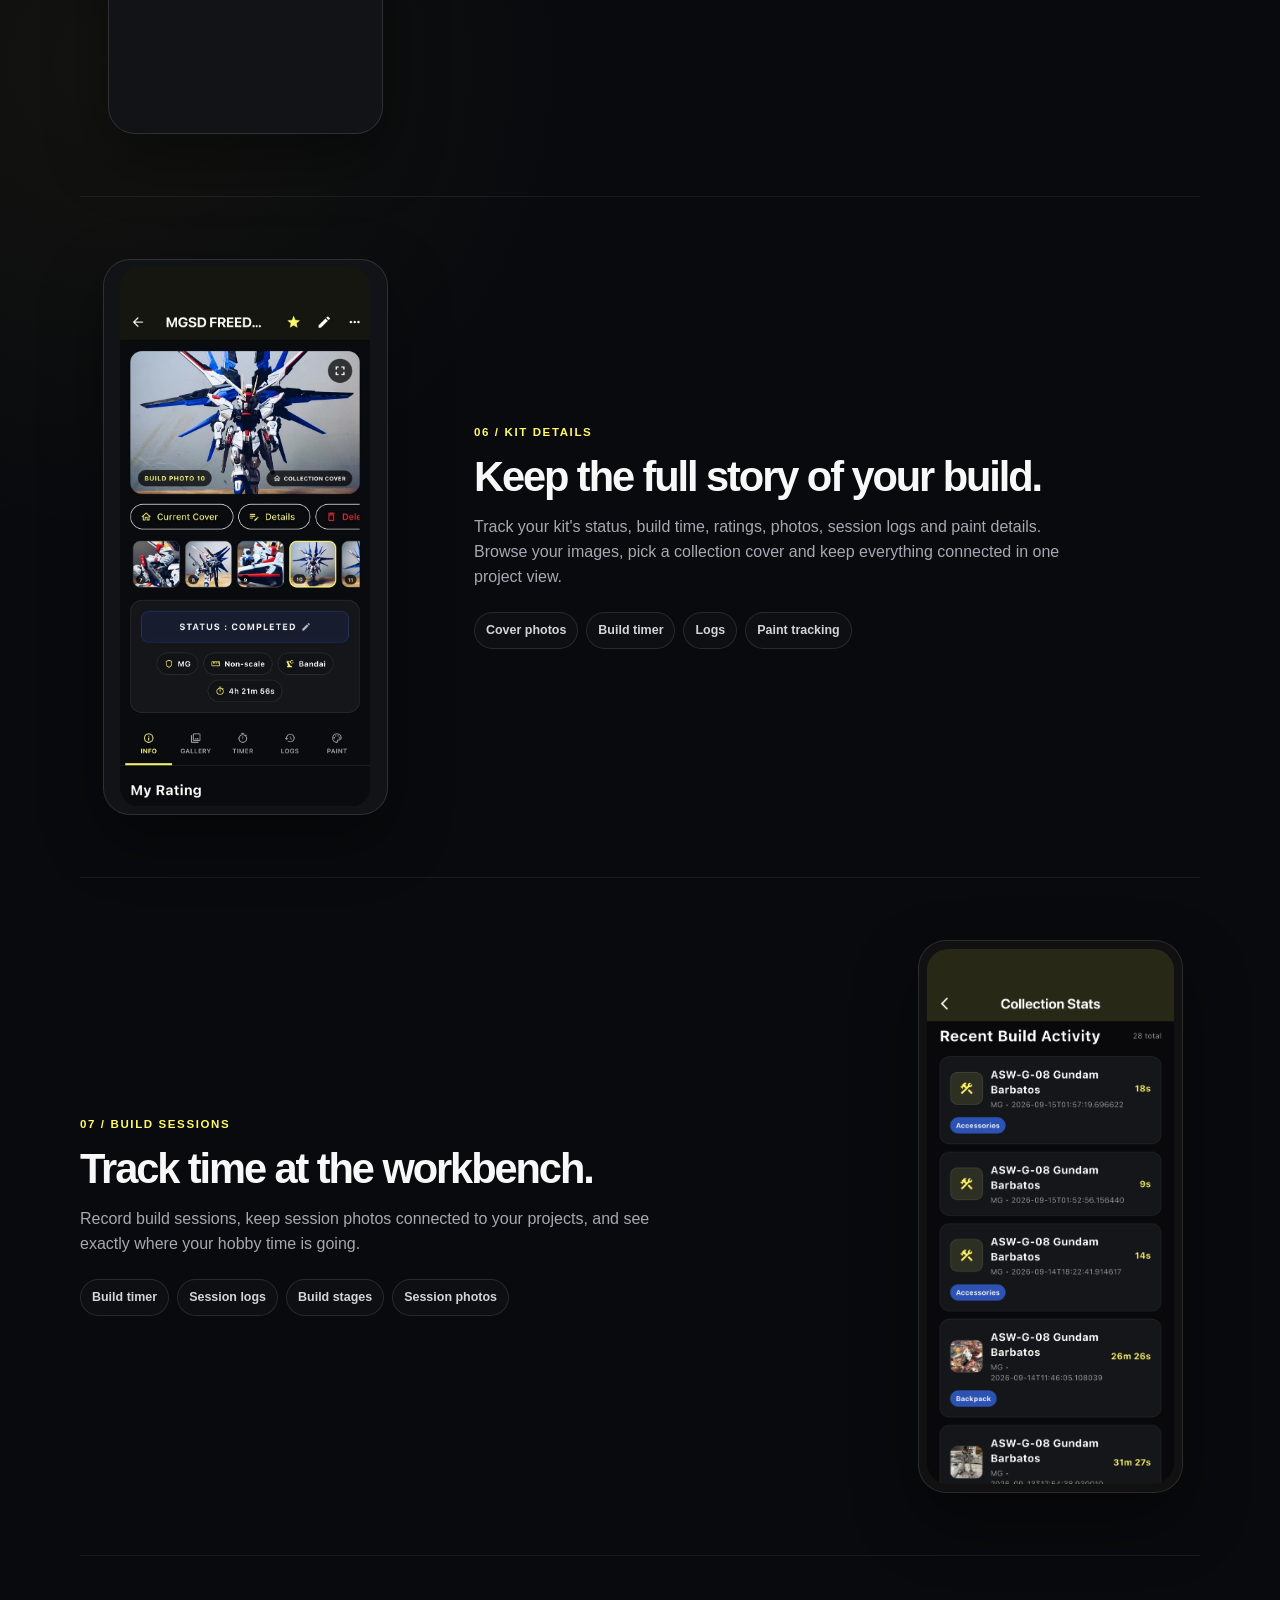
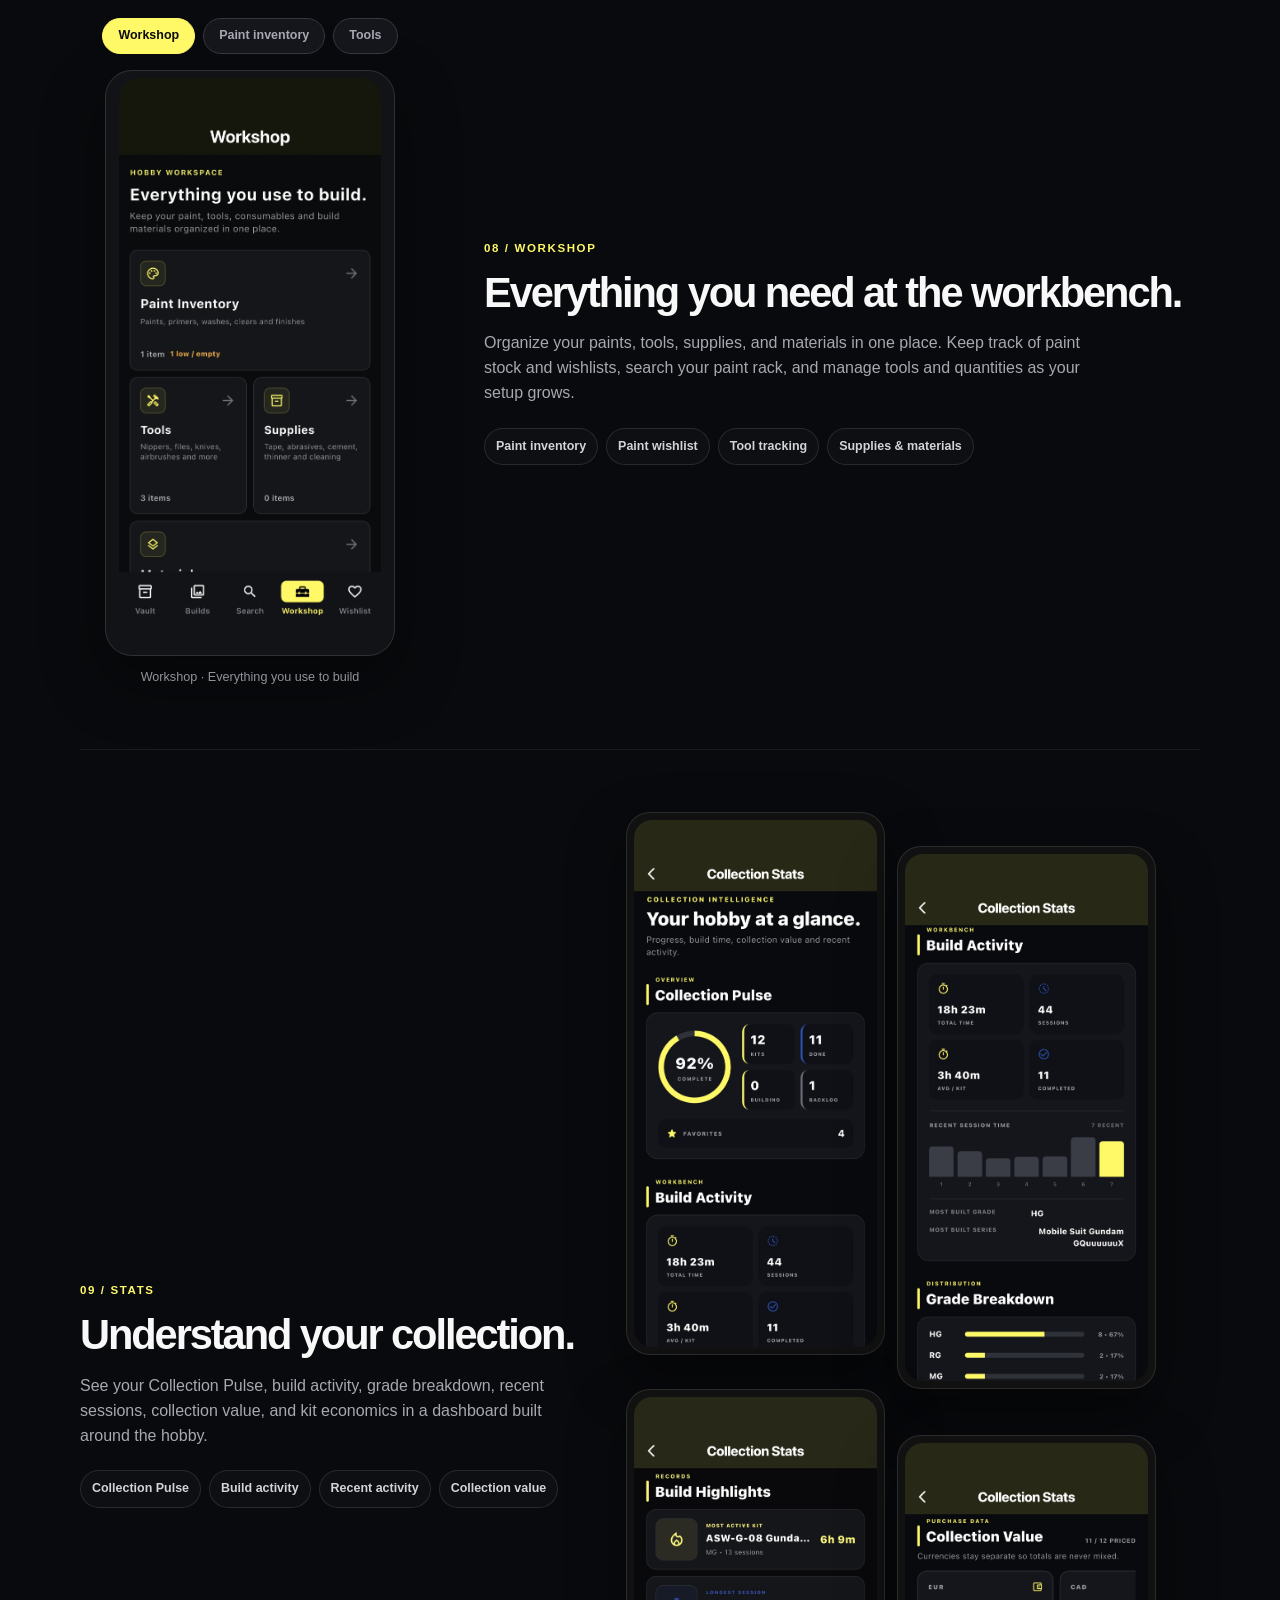
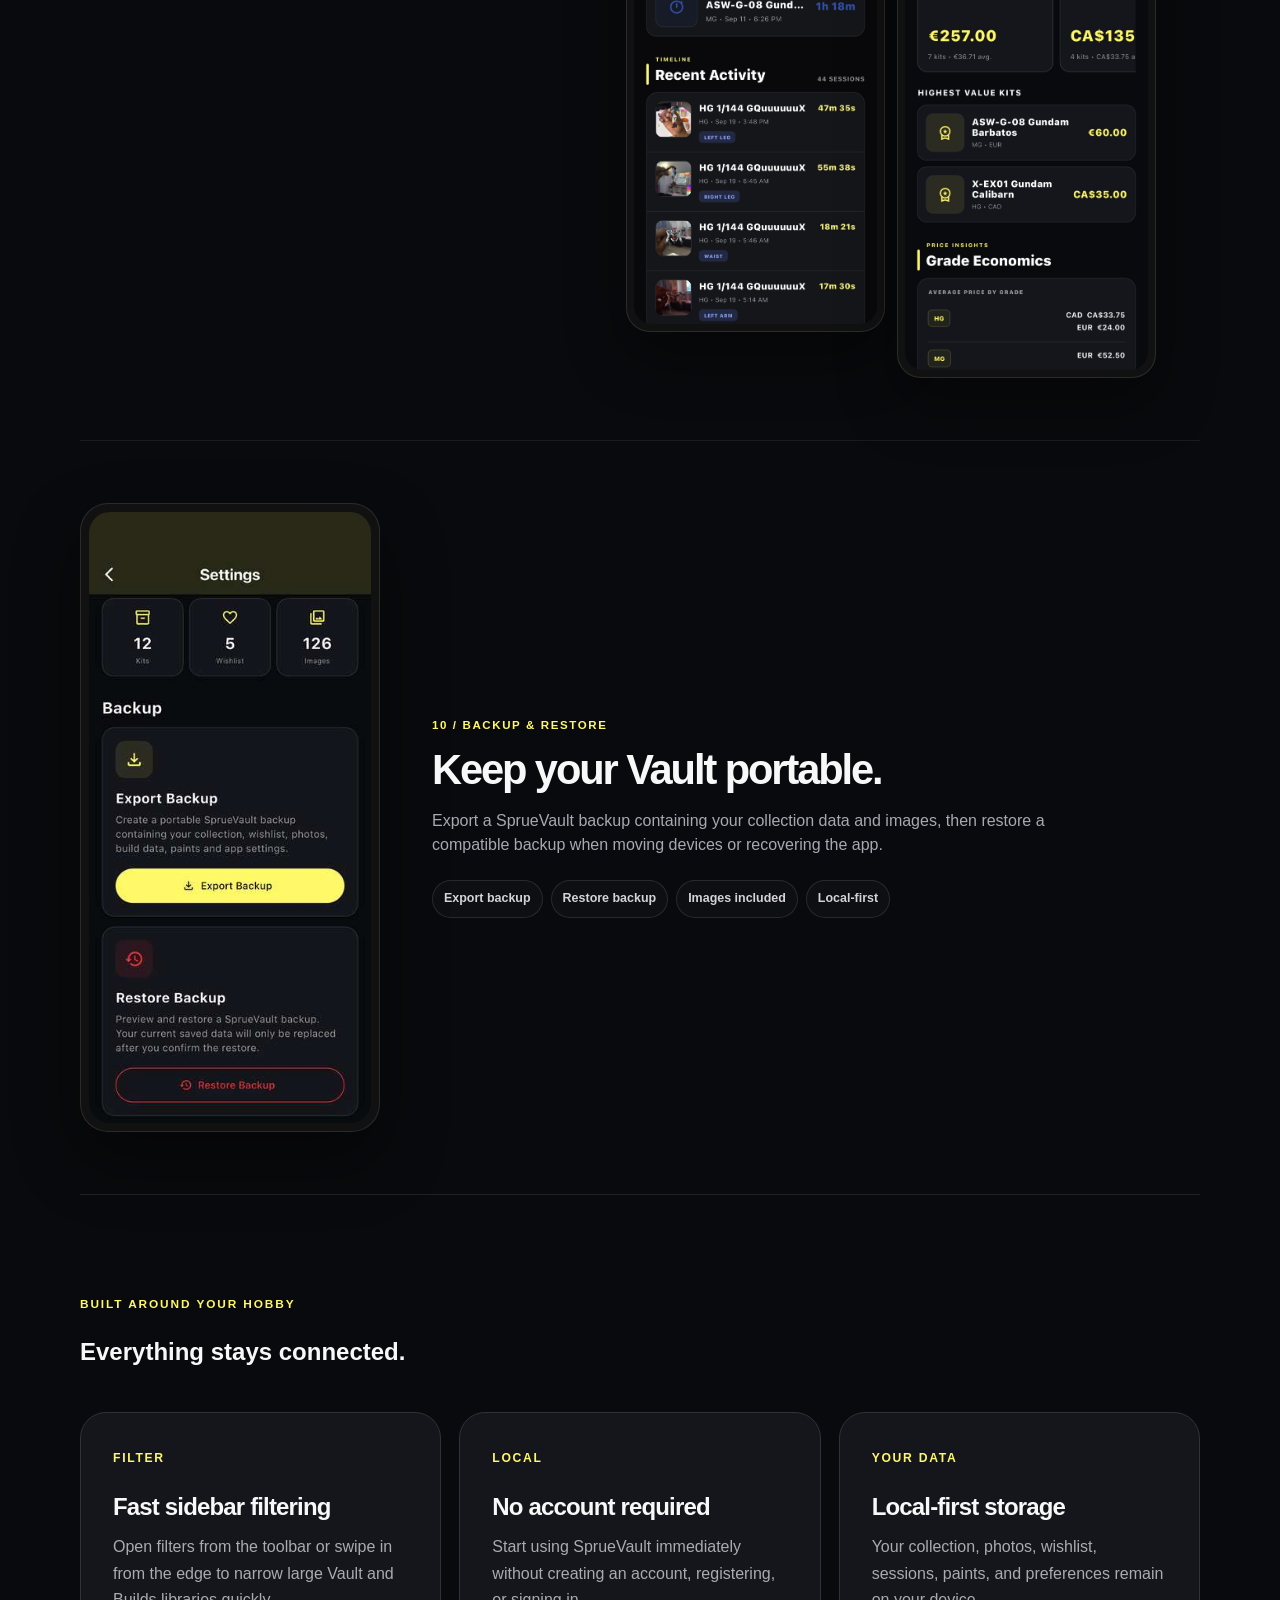
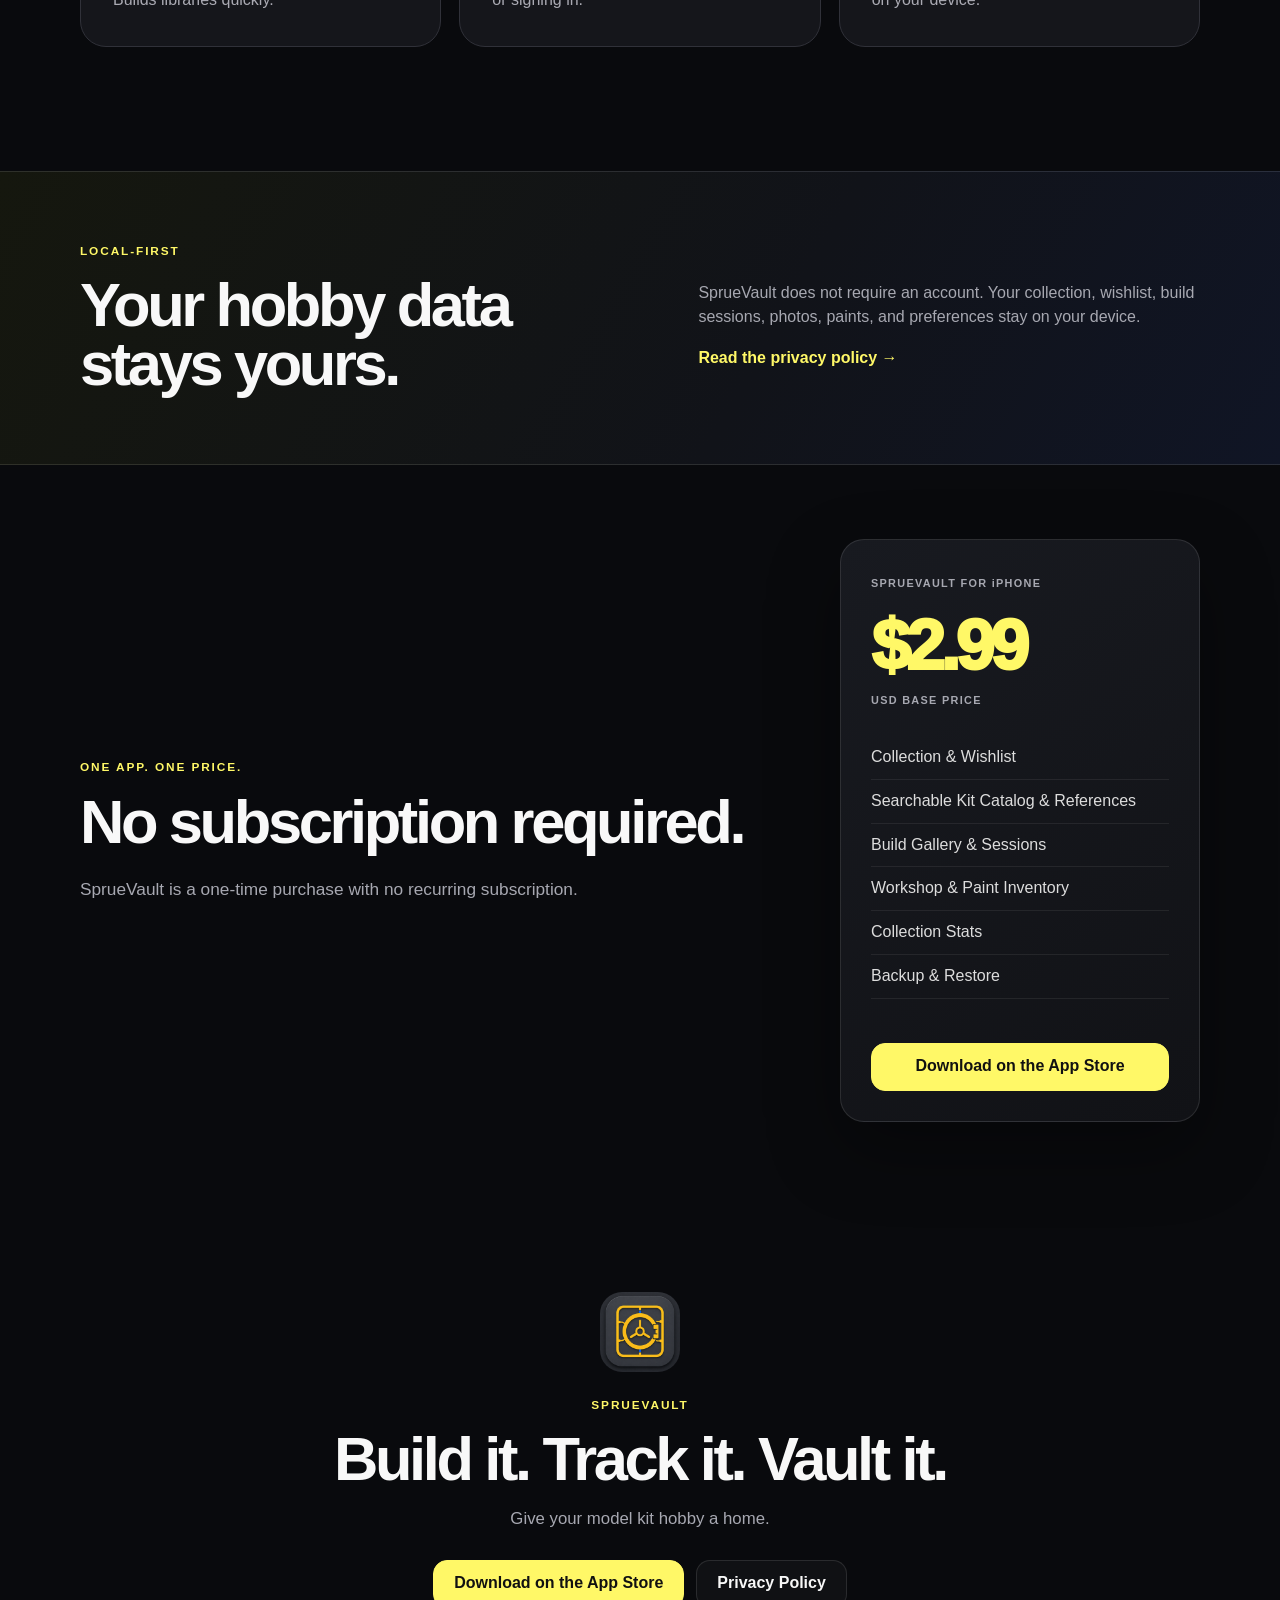
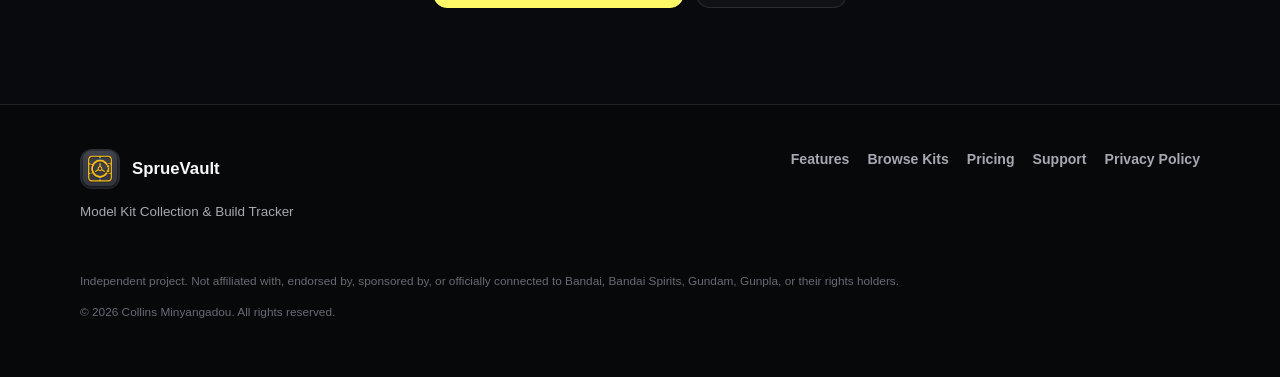
==== commit 9739787b: "Showcase Workshop inventory and tools on website" ====
--- a/index.html
+++ b/index.html
@@ -337,24 +337,32 @@
     </section>
 
     <!-- WORKSHOP -->
-    <section class="feature shell reverse" id="workshop">
+    <section class="feature shell reverse sv-workshop-feature" id="workshop">
       <div class="feature-copy">
         <p class="feature-number">08 / WORKSHOP</p>
-        <h3>Keep your whole workbench in one place.</h3>
+        <h3>Everything you need at the workbench.</h3>
         <p>
-          Use Workshop as the hub for Paint Inventory, Tools,
-          Supplies, and Materials — including decals and other
-          consumables you want to keep track of.
+          Organize your paints, tools, supplies, and materials in one place.
+          Keep track of paint stock and wishlists, search your paint rack,
+          and manage tools and quantities as your setup grows.
         </p>
         <div class="chips">
-          <span>Paint Inventory</span>
-          <span>Tools</span>
-          <span>Supplies</span>
-          <span>Materials</span>
-        </div>
-      </div>
-      <div class="screen-card portrait">
-        <img src="assets/workshop.jpg" alt="SprueVault Workshop hub">
+          <span>Paint inventory</span>
+          <span>Paint wishlist</span>
+          <span>Tool tracking</span>
+          <span>Supplies &amp; materials</span>
+        </div>
+      </div>
+      <div class="sv-switcher sv-workshop-switcher" data-sv-switcher>
+        <div class="sv-view-tabs" role="group" aria-label="Workshop preview screen">
+          <button type="button" class="sv-view-tab" aria-pressed="true" data-sv-image="assets/sv-new/workshop-hub.webp" data-sv-alt="SprueVault Workshop overview with Paint Inventory, Tools, Supplies and Materials" data-sv-description="Workshop · Everything you use to build">Workshop</button>
+          <button type="button" class="sv-view-tab" aria-pressed="false" data-sv-image="assets/sv-new/workshop-paints.webp" data-sv-alt="SprueVault Paint Inventory showing paint rack, stock counts and paint wishlist" data-sv-description="Paint inventory · Keep your paint rack organized">Paint inventory</button>
+          <button type="button" class="sv-view-tab" aria-pressed="false" data-sv-image="assets/sv-new/workshop-tools.webp" data-sv-alt="SprueVault Tools page showing tools, inventory quantities and search" data-sv-description="Tools · Keep track of everything on your workbench">Tools</button>
+        </div>
+        <div class="sv-feature-image">
+          <img data-sv-preview src="assets/sv-new/workshop-hub.webp" loading="lazy" decoding="async" alt="SprueVault Workshop overview with Paint Inventory, Tools, Supplies and Materials" width="1179" height="2556">
+        </div>
+        <p class="sv-image-note" data-sv-caption>Workshop · Everything you use to build</p>
       </div>
     </section>
 
--- a/sv-site-enhancements.css
+++ b/sv-site-enhancements.css
@@ -60,3 +60,46 @@
   .sv-lore-feature .sv-lore-image, .sv-kit-details-feature .sv-kit-details-image { order:initial; }
   .feature.reverse.sv-lore-feature .feature-copy, .feature.reverse.sv-kit-details-feature .feature-copy { order:initial; }
 }
+
+
+/* ===== SprueVault Workshop preview: three proportional screenshots ===== */
+.sv-workshop-feature .sv-workshop-switcher {
+  width: min(100%, 365px);
+  min-width: 0;
+  justify-self: center;
+}
+.sv-workshop-switcher .sv-feature-image {
+  width: min(100%, 290px);
+  max-width: 100%;
+}
+.sv-workshop-switcher .sv-feature-image img {
+  display: block;
+  width: auto !important;
+  max-width: 100% !important;
+  height: auto !important;
+  max-height: 570px;
+  aspect-ratio: auto !important;
+  object-fit: contain !important;
+  margin-inline: auto;
+}
+@media (min-width: 901px) {
+  .feature.reverse.sv-workshop-feature {
+    grid-template-columns: minmax(0, 340px) minmax(0, 1fr);
+    gap: clamp(32px, 5vw, 72px);
+  }
+}
+@media (max-width: 900px) {
+  .feature.reverse.sv-workshop-feature {
+    grid-template-columns: minmax(0, 1fr);
+    gap: 26px;
+  }
+  .feature.reverse.sv-workshop-feature .feature-copy { order: initial; }
+  .sv-workshop-feature .sv-workshop-switcher { order: initial; }
+}
+@media (max-width: 560px) {
+  .sv-workshop-feature .sv-workshop-switcher { width: 100%; }
+  .sv-workshop-switcher .sv-view-tab { padding: 9px 10px; font-size: .73rem; }
+  .sv-workshop-switcher .sv-feature-image { width: min(100%, 270px); }
+}
+/* ===== End Workshop preview ===== */
+
